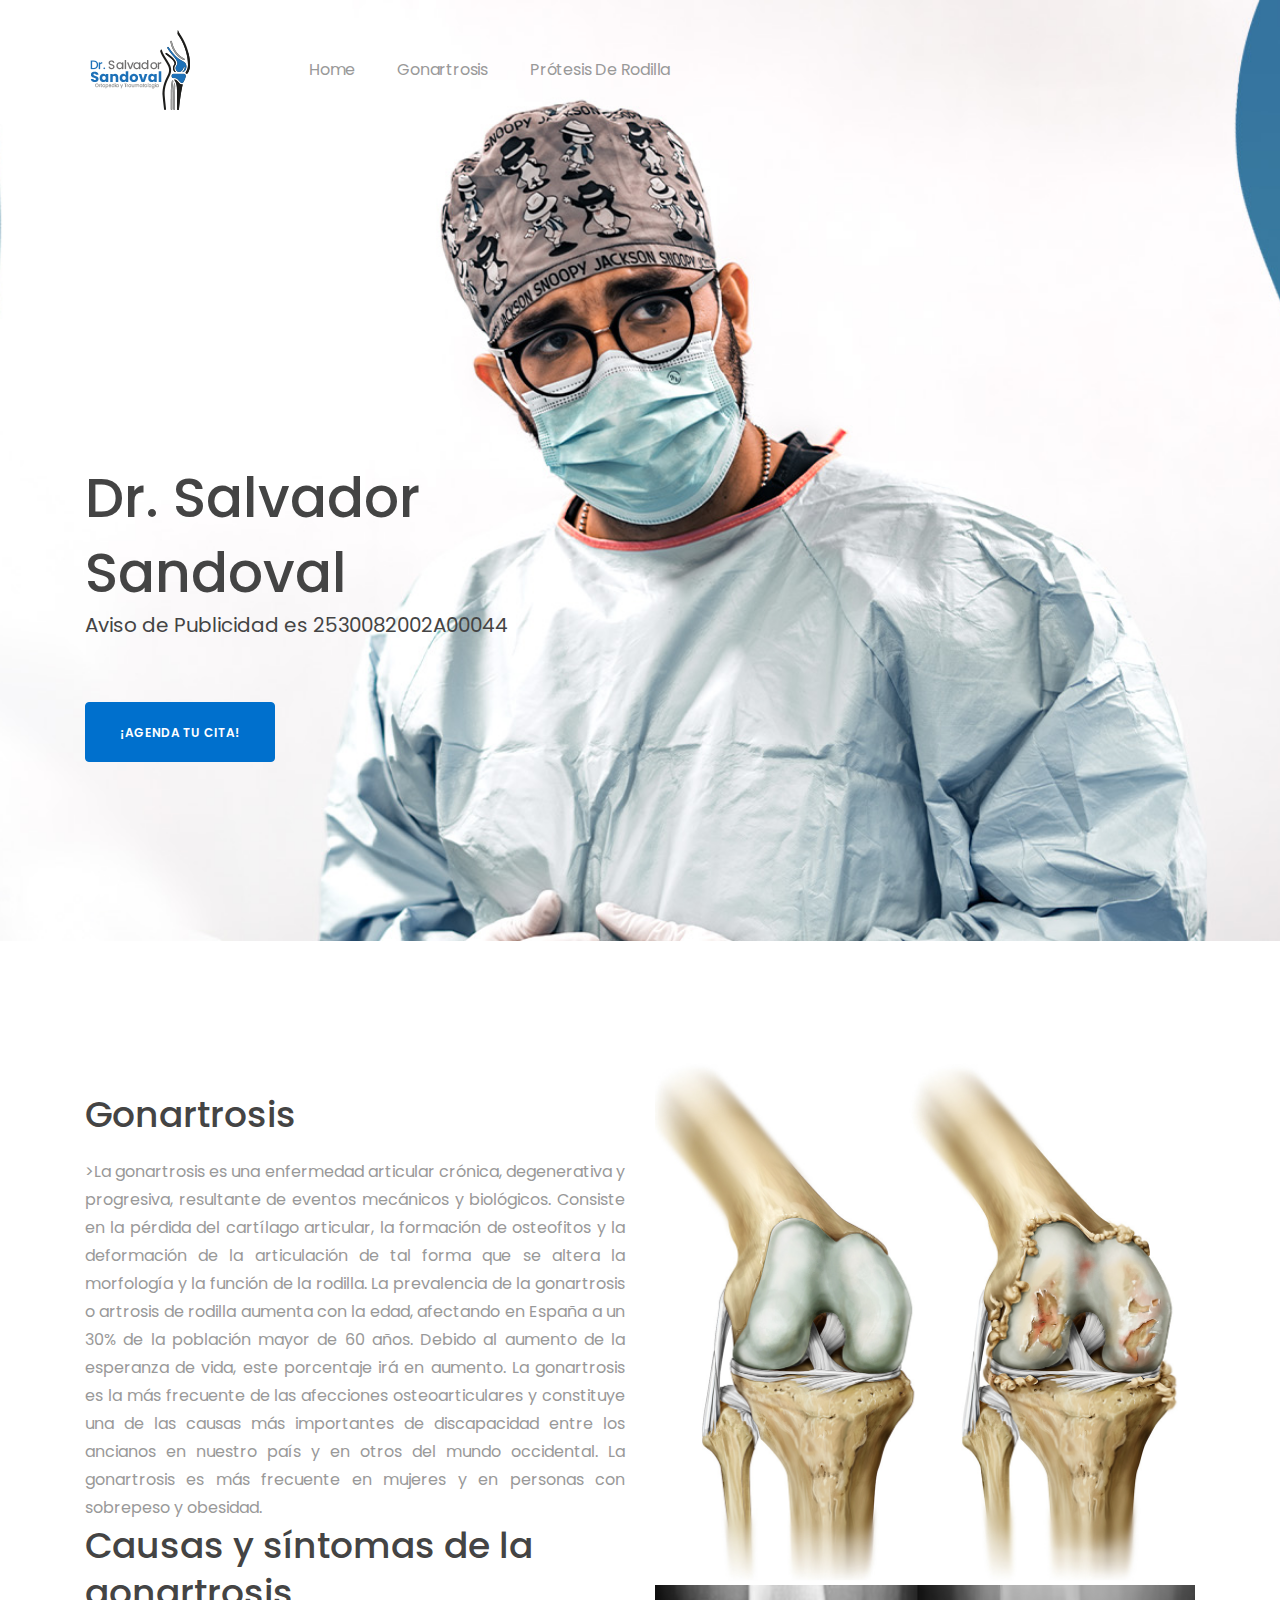
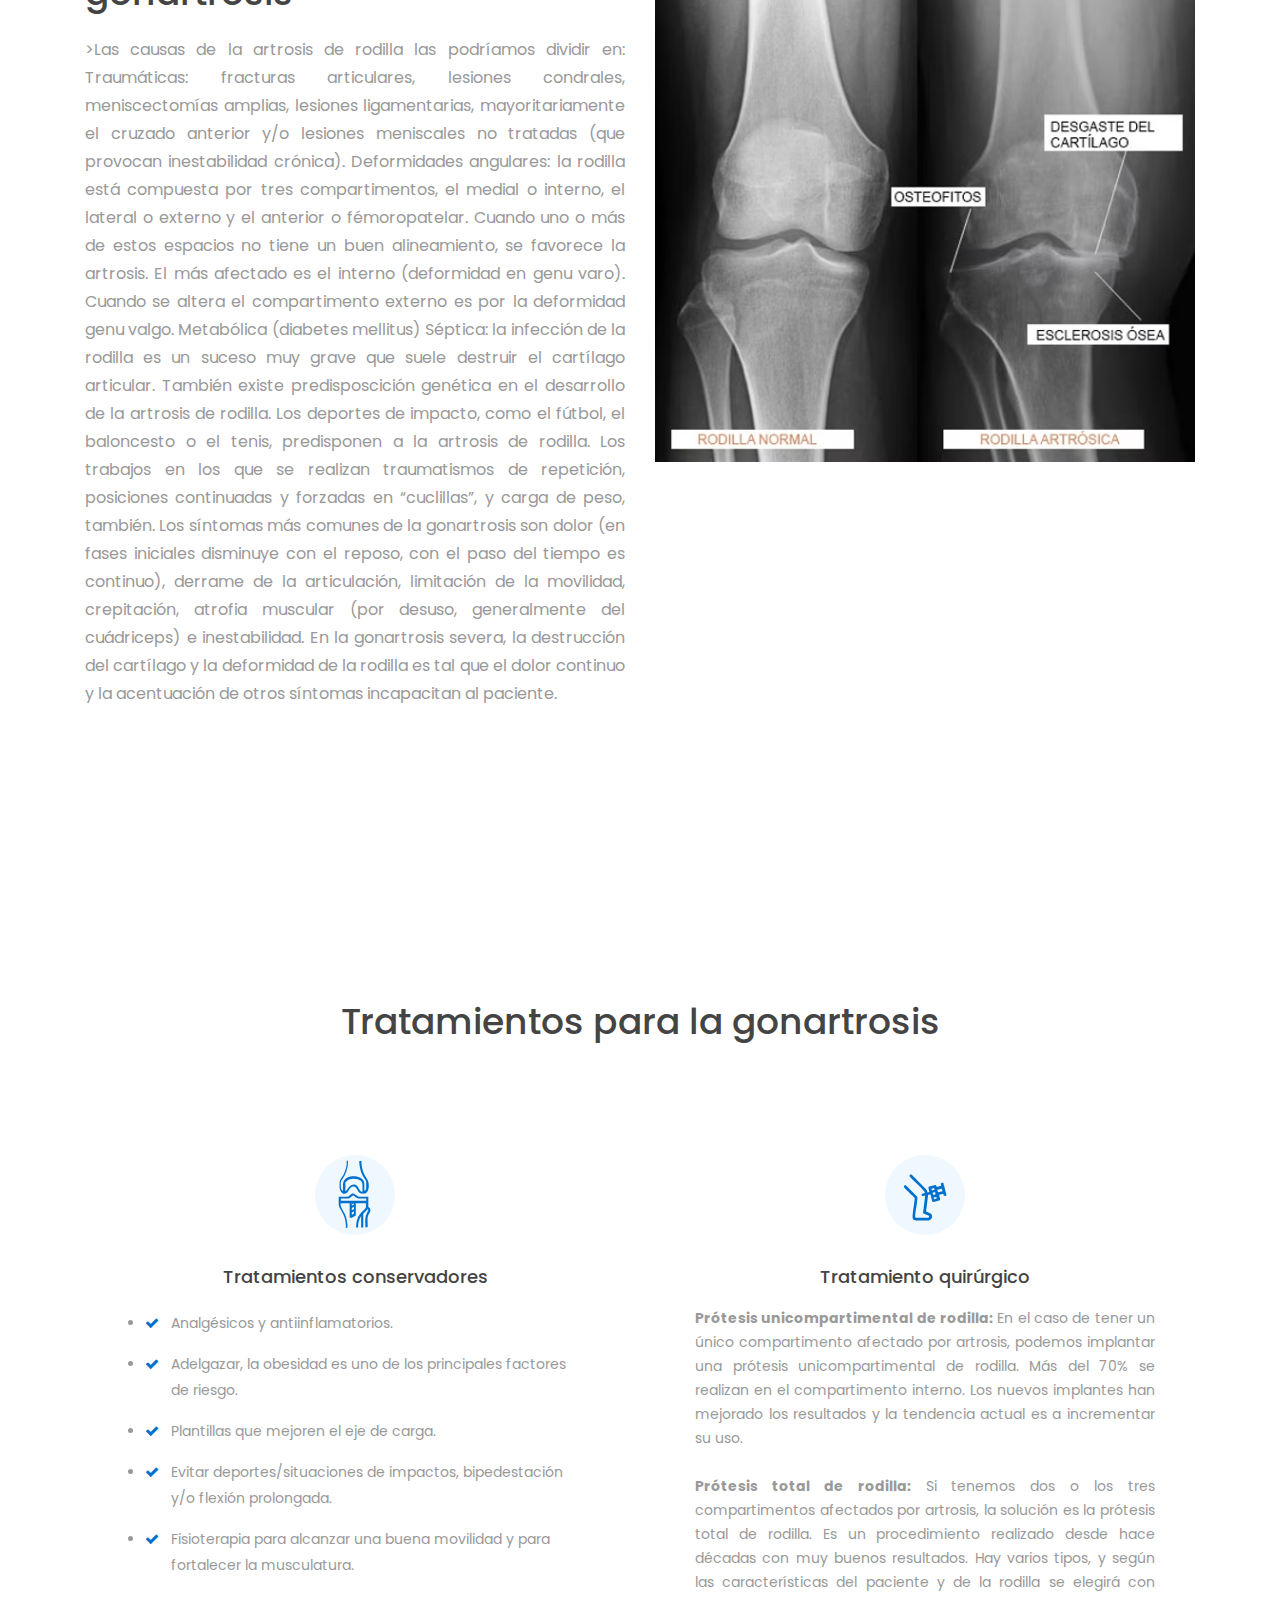
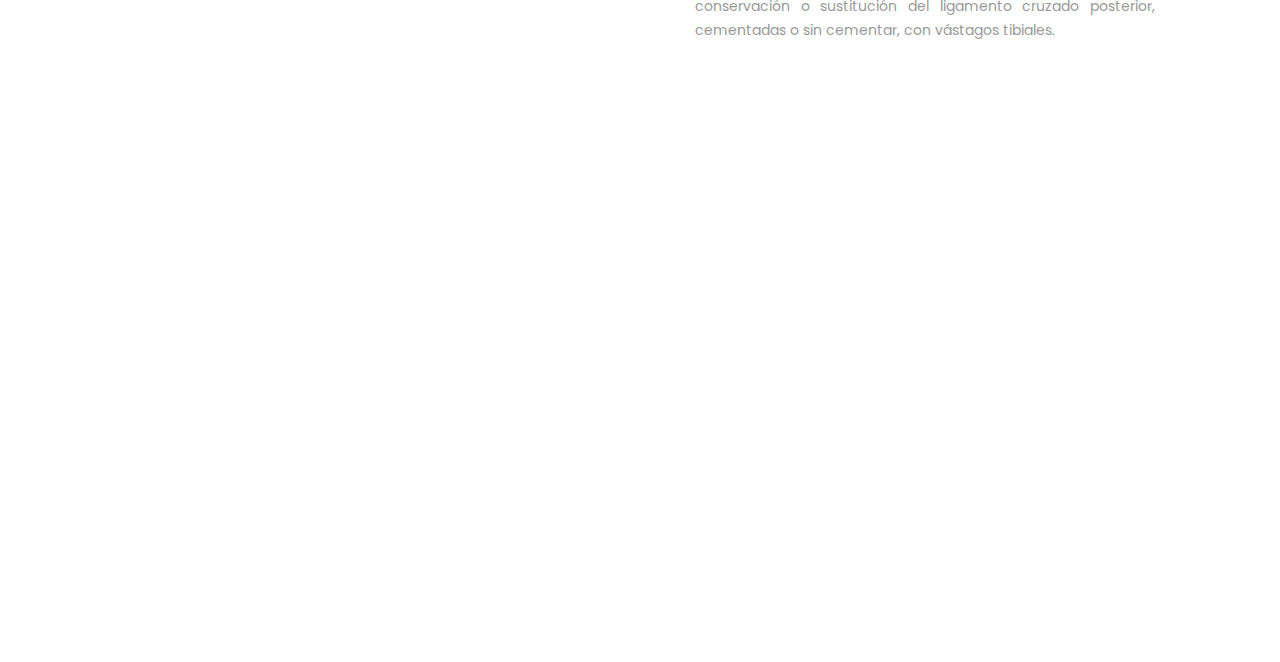
==== gonartrosis.html @ 8ba52f39 "Add files via upload" ====
<!DOCTYPE html>
<html dir="ltr" lang="es-MX">

  <head>
    <meta name="viewport" content="width=device-width, initial-scale=1, maximum-scale=1"> 
    
    <!-- Fonts ============================================= -->
    <link href='https://fonts.googleapis.com/css?family=Poppins:400,400i,500,600,700' rel='stylesheet' type='text/css'>

    <!-- Stylesheets ============================================= -->
    <link href="assets/css/external.css" rel="stylesheet">
    <link href="assets/css/style.css" rel="stylesheet">

   
  <body class="body-scroll">
    <!-- Document Wrapper ============================================= -->
    <div id="wrapperParallax" class="wrapper clearfix">

      <!-- Header ============================================= -->
      <header id="navbar-spy" class="header header-1 header-transparent header-fixed">
        <nav id="primary-menu" class="navbar navbar-expand-lg navbar-dark">
          <div class="container">
            <a class="navbar-brand" href="index.html">
              <img class='img-fluid' class="logo logo-dark" src="assets/images/logo/logo-sandoval.png" alt="Kolaso Logo">
            </a>
            <button class="navbar-toggler" type="button" data-toggle="collapse" data-target="#navbarContent" aria-controls="navbarContent" aria-expanded="false" aria-label="Toggle navigation">
              <span class="toogle-inner"></span>
            </button>
            <div class="collapse navbar-collapse" id="navbarContent">
              <ul class="navbar-nav mr-auto">
                <li>
                  <a href="index.html">Home</a>
                </li>
                <li>
                  <a href="gonartrosis.html">Gonartrosis</a>
                </li>
                <li>
                  <a href="protesis-de-rodilla.html">Prótesis de Rodilla</a>
                </li>
              </ul>
            </div>
            <!--/.nav-collapse -->
          </div>
        </nav>
      </header>
      <!-- Slider #1 ============================================= -->
      <section id="hero" class="section hero">
        <div class="bg-section">
          <img class='img-fluid' src="assets/images/background/gonartrosis.jpg" alt="background">
        </div>
        <div class="container">
          <div class="row row-content">
            <div class="col-12 col-md-6 col-lg-6">
              <div class="hero-headline">Dr. Salvador Sandoval
                              <div class="hero-bio">Aviso de Publicidad es 2530082002A00044</div>
              <div class="hero-action">
                <a href="https://wa.me/+522291537655" class="btn btn--primary" data-scroll="scrollTo">¡Agenda tu Cita!</a>
              </div>
            </div>
            <div class="col-12 col-md-6 col-lg-6"></div>
          </div>
          <!-- .row end -->
        </div>
        <!-- .container end -->
      </section>
      <!-- Feature #2 ============================================= -->
      <section id="feature2" class="section feature feature-left bg-white">
        <div class="container">
          <div class="row">
            <div class="col-12 col-md-6 col-lg-6">
              <div class="heading heading-1 mb-50 mt-30">
                <h2 class="heading-title">Gonartrosis</h2>
                <p class="heading-desc" style="text-align: justify;">>La gonartrosis es una enfermedad articular crónica, degenerativa y progresiva, resultante de eventos mecánicos y biológicos. Consiste en la pérdida del cartílago articular, la formación de osteofitos y la deformación de la articulación de tal forma que se altera la morfología y la función de la rodilla.
                  La prevalencia de la gonartrosis o artrosis de rodilla aumenta con la edad, afectando en España a un 30% de la población mayor de 60 años. Debido al aumento de la esperanza de vida, este porcentaje irá en aumento.
                  La gonartrosis es la más frecuente de las afecciones osteoarticulares y constituye una de las causas más importantes de discapacidad entre los ancianos en nuestro país y en otros del mundo occidental.
                  La gonartrosis es más frecuente en mujeres y en personas con sobrepeso y obesidad.
                </p>
                <div>
                </div>
                <h2 class="heading-title">Causas y síntomas de la gonartrosis</h2>
                <p class="heading-desc" style="text-align: justify;">>Las causas de la artrosis de rodilla las podríamos dividir en:

                  Traumáticas: fracturas articulares, lesiones condrales, meniscectomías amplias, lesiones ligamentarias, mayoritariamente el cruzado anterior y/o lesiones meniscales no tratadas (que provocan inestabilidad crónica).
                  Deformidades angulares: la rodilla está compuesta por tres compartimentos, el medial o interno, el lateral o externo y el anterior o fémoropatelar. Cuando uno o más de estos espacios no tiene un buen alineamiento, se favorece la artrosis. El más afectado es el interno (deformidad en genu varo). Cuando se altera el compartimento externo es por la deformidad genu valgo.
                  Metabólica (diabetes mellitus)
                  Séptica: la infección de la rodilla es un suceso muy grave que suele destruir el cartílago articular.
                  También existe predisposcición genética en el desarrollo de la artrosis de rodilla.
                  Los deportes de impacto, como el fútbol, el baloncesto o el tenis, predisponen a la artrosis de rodilla. Los trabajos en los que se realizan traumatismos de repetición, posiciones continuadas y forzadas en “cuclillas”, y carga de peso, también.
                  Los síntomas más comunes de la gonartrosis son dolor (en fases iniciales disminuye con el reposo, con el paso del tiempo es continuo), derrame de la articulación, limitación de la movilidad, crepitación, atrofia muscular (por desuso, generalmente del cuádriceps) e inestabilidad.
                  En la gonartrosis severa, la destrucción del cartílago y la deformidad de la rodilla es tal que el dolor continuo y la acentuación de otros síntomas incapacitan al paciente.
                </p>
              </div>
          
              <!-- .feature-panel end -->
            </div>
            <!-- .col-md-6 end -->
            <div class="col-15 col-md-8 col-lg-6">
              <img class='img-fluid' class="img-fluid img-shadow pull-right" src="assets/images/features/gonartrosis.jpg" alt="about"/>
              <img class='img-fluid' class="img-fluid img-shadow pull-right" src="assets/images/features/radiografia.jpg" alt="about"/>
            </div>
                      <!-- .col-md-6 end -->

          </div>
          <!-- .row end -->
        </div>
        <!-- .container end -->
      </section>
      <!-- #feature2 end -->

      <!-- #slider end -->
      <section id="speciality" class="section feature feature-3 bg-white pb-80">
        <div class="container">
          <div class="row">
            <div class="col-12 col-md-12 col-lg-12">
              <div class="heading heading-1 text-center">
                <h2 class="heading-title">Tratamientos para la gonartrosis</h2>
              </div>
            </div>
          </div>
          <div class="row justify-content-center">
            <!-- Panel #1 -->
            <div class="col-12 col-md-6 col-lg-6">
                <div class="feature-panel text-center">
                    <div class="feature-img">
                        <img class='img-fluid' src="assets/images/icons/1.svg" alt="target">
                    </div>
                    <div class="feature-content">
                        <h3>Tratamientos conservadores</h3>
                        <ul style="text-align: left; list-style-type: disc; padding-left: 20px;">
                            <li>Analgésicos y antiinflamatorios.</li>
                            <li>Adelgazar, la obesidad es uno de los principales factores de riesgo.</li>
                            <li>Plantillas que mejoren el eje de carga.</li>
                            <li>Evitar deportes/situaciones de impactos, bipedestación y/o flexión prolongada.</li>
                            <li>Fisioterapia para alcanzar una buena movilidad y para fortalecer la musculatura.</li>
                        </ul>
                    </div>
                </div>
            </div>
        
            <!-- Panel #2 -->
            <div class="col-12 col-md-6 col-lg-6">
                <div class="feature-panel text-center">
                    <div class="feature-img">
                        <img class='img-fluid' src="assets/images/icons/2.svg" alt="target">
                    </div>
                    <div class="feature-content">
                        <h3>Tratamiento quirúrgico</h3>
                        <p style="text-align: justify;">
                            <strong>Prótesis unicompartimental de rodilla:</strong> En el caso de tener un único compartimento afectado por artrosis, podemos implantar una prótesis unicompartimental de rodilla. Más del 70% se realizan en el compartimento interno. Los nuevos implantes han mejorado los resultados y la tendencia actual es a incrementar su uso.
                            <br><br>
                            <strong>Prótesis total de rodilla:</strong> Si tenemos dos o los tres compartimentos afectados por artrosis, la solución es la prótesis total de rodilla. Es un procedimiento realizado desde hace décadas con muy buenos resultados. Hay varios tipos, y según las características del paciente y de la rodilla se elegirá con conservación o sustitución del ligamento cruzado posterior, cementadas o sin cementar, con vástagos tibiales.
                        </p>
                    </div>
                </div>
            </div>
        </div>
     



      <!-- Footer ============================================= -->
      <footer id="footerParallax" class="footer">
        <div class="footer-top">
          <div class="container">
            <div class="row widget-boxes text-center">
              <div class="col-12 col-md-4 col-lg-4">
                <div class="widget-info-box">
                  <div class="info-img">
                    <img class='img-fluid' src="assets/images/footer/1.svg" alt="phone">
                  </div>
                  <h4>Teléfono</h4>
                  <p><a href="https://wa.me/+522291537655" target="_blank">229 153 7655</a></p>                 
                </div>
                <!-- .widget-info-box end -->
              </div>
              <!-- .col-md-4 end -->
              <div class="col-12 col-md-4 col-lg-4">
                <div class="widget-info-box">
                  <div class="info-img">
                    <img class='img-fluid' src="assets/images/footer/2.svg" alt="phone">
                  </div>
                  <h4>Horario</h4>
                  <p>Lunes - Viernes 8:00am a 2:00pm</p>            
                </div>
                <!-- .widget-info-box end -->
              </div>
              <!-- .col-md-4 end -->
              <div class="col-12 col-md-4 col-lg-4">
                <div class="widget-info-box">
                  <div class="info-img">
                    <img class='img-fluid' src="assets/images/footer/3.svg" alt="phone">
                  </div>
                  <h4>Ubicación</h4>
                  <p>Av. Cuauhtémoc #985 Local 1 Plaza Cuauhtémoc, Veracruz, Ver.</p>
                  <a href="https://www.google.com/maps?q=Av.+Cuauhtémoc+985+Local+1+Plaza+Cuauhtémoc,+Veracruz,+Ver." target="_blank">Ver en Google Maps</a>   
                </div>
                <!-- .widget-info-box end -->
              </div>
              <!-- .col-md-4 end -->
            </div>
            <!-- .row end -->
          </div>
          <!-- .container end -->
        </div>
        <!-- .footer-top end -->
        <div class="footer-bar">
          <div class="container">
            <div class="row">
              <div class="col">
                <hr>
              </div>
            </div>
          </div>
          <!-- .container end -->
        </div>
        <!-- .footer-bar end -->
        <div class="footer-bottom">
          <div class="container">
            <div class="row">
              <div class="col-12 col-md-6 col-lg-6">
                <div class="footer-copyright">
                  <span>&copy; Dr. Salvador Sandoval. Todos los derechos reservados.</span>
                </div>
              </div>
              <!-- .col-md-6 end -->
              <div class="col-12 col-md-6 col-lg-6">
                <div class="footer-social">
              
                  <a class="instagram" href="https://www.instagram.com/drsalvadorsandoval?utm_source=ig_web_button_share_sheet&igsh=ZDNlZDc0MzIxNw==">
                    <i class="fa fa-instagram"></i>
                  </a>
                </div>
              </div>
              <!-- .col-md-6 end -->
            </div>
            <!-- .row end -->
          </div>
          <!-- .container end -->
        </div>
        <!-- .footer-bottom end -->
      </footer>
      <!-- #footer end -->
    </div>
    <!-- #wrapper end -->

    <!-- Footer Scripts ============================================= -->
    <script src="assets/js/jquery-3.3.1.min.js"></script>
    <script src="assets/js/plugins.js"></script>
    <script src="assets/js/functions.js"></script>
  </body>

</html>
---- assets/css/external.css ----
.mfp-bg,.mfp-wrap{position:fixed;left:0;top:0}.mfp-bg,.mfp-container,.mfp-wrap{height:100%;width:100%}.mfp-container:before,.mfp-figure:after{content:''}.mfp-bg{z-index:1042;overflow:hidden;background:#0b0b0b;opacity:.8;filter:alpha(opacity=80)}.mfp-wrap{z-index:1043;outline:0!important;-webkit-backface-visibility:hidden}.mfp-container{text-align:center;position:absolute;left:0;top:0;padding:0 8px;-webkit-box-sizing:border-box;-moz-box-sizing:border-box;box-sizing:border-box}.mfp-container:before{display:inline-block;height:100%;vertical-align:middle}.mfp-align-top .mfp-container:before{display:none}.mfp-content{position:relative;display:inline-block;vertical-align:middle;margin:0 auto;text-align:left;z-index:1045}.mfp-close,.mfp-preloader{text-align:center;position:absolute}.mfp-ajax-holder .mfp-content,.mfp-inline-holder .mfp-content{width:100%;cursor:auto}.mfp-ajax-cur{cursor:progress}.mfp-zoom-out-cur,.mfp-zoom-out-cur .mfp-image-holder .mfp-close{cursor:-moz-zoom-out;cursor:-webkit-zoom-out;cursor:zoom-out}.mfp-zoom{cursor:pointer;cursor:-webkit-zoom-in;cursor:-moz-zoom-in;cursor:zoom-in}.mfp-auto-cursor .mfp-content{cursor:auto}.mfp-arrow,.mfp-close,.mfp-counter,.mfp-preloader{-webkit-user-select:none;-moz-user-select:none;user-select:none}.mfp-loading.mfp-figure{display:none}.mfp-hide{display:none!important}.mfp-preloader{color:#CCC;top:50%;width:auto;margin-top:-.8em;left:8px;right:8px;z-index:1044}.mfp-preloader a{color:#CCC}.mfp-close,.mfp-preloader a:hover{color:#FFF}.mfp-s-error .mfp-content,.mfp-s-ready .mfp-preloader{display:none}button.mfp-arrow,button.mfp-close{overflow:visible;cursor:pointer;background:0 0;border:0;-webkit-appearance:none;display:block;outline:0;padding:0;z-index:1046;-webkit-box-shadow:none;box-shadow:none}button::-moz-focus-inner{padding:0;border:0}.mfp-close{width:44px;height:44px;line-height:44px;right:0;top:0;text-decoration:none;opacity:.65;filter:alpha(opacity=65);padding:0 0 18px 10px;font-style:normal;font-size:28px;font-family:Arial,Baskerville,monospace}.mfp-close:focus,.mfp-close:hover{opacity:1;filter:alpha(opacity=100)}.mfp-close:active{top:1px}.mfp-close-btn-in .mfp-close{color:#333}.mfp-iframe-holder .mfp-close,.mfp-image-holder .mfp-close{color:#FFF;right:-6px;text-align:right;padding-right:6px;width:100%}.mfp-counter{position:absolute;top:0;right:0;color:#CCC;font-size:12px;line-height:18px;white-space:nowrap}.mfp-figure,img.mfp-img{line-height:0}.mfp-arrow{position:absolute;opacity:.65;filter:alpha(opacity=65);margin:-55px 0 0;top:50%;padding:0;width:90px;height:110px;-webkit-tap-highlight-color:transparent}.mfp-arrow:active{margin-top:-54px}.mfp-arrow:focus,.mfp-arrow:hover{opacity:1;filter:alpha(opacity=100)}.mfp-arrow .mfp-a,.mfp-arrow .mfp-b,.mfp-arrow:after,.mfp-arrow:before{content:'';display:block;width:0;height:0;position:absolute;left:0;top:0;margin-top:35px;margin-left:35px;border:inset transparent}.mfp-arrow .mfp-a,.mfp-arrow:after{border-top-width:13px;border-bottom-width:13px;top:8px}.mfp-arrow .mfp-b,.mfp-arrow:before{border-top-width:21px;border-bottom-width:21px;opacity:.7}.mfp-arrow-left{left:0}.mfp-arrow-left .mfp-a,.mfp-arrow-left:after{border-right:17px solid #FFF;margin-left:31px}.mfp-arrow-left .mfp-b,.mfp-arrow-left:before{margin-left:25px;border-right:27px solid #3F3F3F}.mfp-arrow-right{right:0}.mfp-arrow-right .mfp-a,.mfp-arrow-right:after{border-left:17px solid #FFF;margin-left:39px}.mfp-arrow-right .mfp-b,.mfp-arrow-right:before{border-left:27px solid #3F3F3F}.mfp-iframe-holder{padding-top:40px;padding-bottom:40px}.mfp-iframe-holder .mfp-content{line-height:0;width:100%;max-width:900px}.mfp-image-holder .mfp-content,img.mfp-img{max-width:100%}.mfp-iframe-holder .mfp-close{top:-40px}.mfp-iframe-scaler{width:100%;height:0;overflow:hidden;padding-top:56.25%}.mfp-iframe-scaler iframe{position:absolute;display:block;top:0;left:0;width:100%;height:100%;box-shadow:0 0 8px rgba(0,0,0,.6);background:#000}.mfp-figure:after,img.mfp-img{width:auto;height:auto;display:block}img.mfp-img{-webkit-box-sizing:border-box;-moz-box-sizing:border-box;box-sizing:border-box;padding:40px 0;margin:0 auto}.mfp-figure:after{position:absolute;left:0;top:40px;bottom:40px;right:0;z-index:-1;box-shadow:0 0 8px rgba(0,0,0,.6);background:#444}.mfp-figure small{color:#BDBDBD;display:block;font-size:12px;line-height:14px}.mfp-figure figure{margin:0}.mfp-bottom-bar{margin-top:-36px;position:absolute;top:100%;left:0;width:100%;cursor:auto}.mfp-title{text-align:left;line-height:18px;color:#F3F3F3;word-wrap:break-word;padding-right:36px}.mfp-gallery .mfp-image-holder .mfp-figure{cursor:pointer}@media screen and (max-width:800px) and (orientation:landscape),screen and (max-height:300px){.mfp-img-mobile .mfp-image-holder{padding-left:0;padding-right:0}.mfp-img-mobile img.mfp-img{padding:0}.mfp-img-mobile .mfp-figure:after{top:0;bottom:0}.mfp-img-mobile .mfp-figure small{display:inline;margin-left:5px}.mfp-img-mobile .mfp-bottom-bar{background:rgba(0,0,0,.6);bottom:0;margin:0;top:auto;padding:3px 5px;position:fixed;-webkit-box-sizing:border-box;-moz-box-sizing:border-box;box-sizing:border-box}.mfp-img-mobile .mfp-bottom-bar:empty{padding:0}.mfp-img-mobile .mfp-counter{right:5px;top:3px}.mfp-img-mobile .mfp-close{top:0;right:0;width:35px;height:35px;line-height:35px;background:rgba(0,0,0,.6);position:fixed;text-align:center;padding:0}}@media all and (max-width:900px){.mfp-arrow{-webkit-transform:scale(.75);transform:scale(.75)}.mfp-arrow-left{-webkit-transform-origin:0;transform-origin:0}.mfp-arrow-right{-webkit-transform-origin:100%;transform-origin:100%}.mfp-container{padding-left:6px;padding-right:6px}}.mfp-ie7 .mfp-img{padding:0}.mfp-ie7 .mfp-bottom-bar{width:600px;left:50%;margin-left:-300px;margin-top:5px;padding-bottom:5px}.mfp-ie7 .mfp-container{padding:0}.mfp-ie7 .mfp-content{padding-top:44px}.mfp-ie7 .mfp-close{top:0;right:0;padding-top:0}

/**
 * Owl Carousel v2.3.4
 * Copyright 2013-2018 David Deutsch
 * Licensed under: SEE LICENSE IN https://github.com/OwlCarousel2/OwlCarousel2/blob/master/LICENSE
 */
.owl-carousel,.owl-carousel .owl-item{-webkit-tap-highlight-color:transparent;position:relative}.owl-carousel{display:none;width:100%;z-index:1}.owl-carousel .owl-stage{position:relative;-ms-touch-action:pan-Y;touch-action:manipulation;-moz-backface-visibility:hidden}.owl-carousel .owl-stage:after{content:".";display:block;clear:both;visibility:hidden;line-height:0;height:0}.owl-carousel .owl-stage-outer{position:relative;overflow:hidden;-webkit-transform:translate3d(0,0,0)}.owl-carousel .owl-item,.owl-carousel .owl-wrapper{-webkit-backface-visibility:hidden;-moz-backface-visibility:hidden;-ms-backface-visibility:hidden;-webkit-transform:translate3d(0,0,0);-moz-transform:translate3d(0,0,0);-ms-transform:translate3d(0,0,0)}.owl-carousel .owl-item{min-height:1px;float:left;-webkit-backface-visibility:hidden;-webkit-touch-callout:none}.owl-carousel .owl-item img{display:block;width:100%}.owl-carousel .owl-dots.disabled,.owl-carousel .owl-nav.disabled{display:none}.no-js .owl-carousel,.owl-carousel.owl-loaded{display:block}.owl-carousel .owl-dot,.owl-carousel .owl-nav .owl-next,.owl-carousel .owl-nav .owl-prev{cursor:pointer;-webkit-user-select:none;-khtml-user-select:none;-moz-user-select:none;-ms-user-select:none;user-select:none}.owl-carousel .owl-nav button.owl-next,.owl-carousel .owl-nav button.owl-prev,.owl-carousel button.owl-dot{background:0 0;color:inherit;border:none;padding:0!important;font:inherit}.owl-carousel.owl-loading{opacity:0;display:block}.owl-carousel.owl-hidden{opacity:0}.owl-carousel.owl-refresh .owl-item{visibility:hidden}.owl-carousel.owl-drag .owl-item{-ms-touch-action:pan-y;touch-action:pan-y;-webkit-user-select:none;-moz-user-select:none;-ms-user-select:none;user-select:none}.owl-carousel.owl-grab{cursor:move;cursor:grab}.owl-carousel.owl-rtl{direction:rtl}.owl-carousel.owl-rtl .owl-item{float:right}.owl-carousel .animated{animation-duration:1s;animation-fill-mode:both}.owl-carousel .owl-animated-in{z-index:0}.owl-carousel .owl-animated-out{z-index:1}.owl-carousel .fadeOut{animation-name:fadeOut}@keyframes fadeOut{0%{opacity:1}100%{opacity:0}}.owl-height{transition:height .5s ease-in-out}.owl-carousel .owl-item .owl-lazy{opacity:0;transition:opacity .4s ease}.owl-carousel .owl-item .owl-lazy:not([src]),.owl-carousel .owl-item .owl-lazy[src^=""]{max-height:0}.owl-carousel .owl-item img.owl-lazy{transform-style:preserve-3d}.owl-carousel .owl-video-wrapper{position:relative;height:100%;background:#000}.owl-carousel .owl-video-play-icon{position:absolute;height:80px;width:80px;left:50%;top:50%;margin-left:-40px;margin-top:-40px;background:url(owl.video.play.png) no-repeat;cursor:pointer;z-index:1;-webkit-backface-visibility:hidden;transition:transform .1s ease}.owl-carousel .owl-video-play-icon:hover{-ms-transform:scale(1.3,1.3);transform:scale(1.3,1.3)}.owl-carousel .owl-video-playing .owl-video-play-icon,.owl-carousel .owl-video-playing .owl-video-tn{display:none}.owl-carousel .owl-video-tn{opacity:0;height:100%;background-position:center center;background-repeat:no-repeat;background-size:contain;transition:opacity .4s ease}.owl-carousel .owl-video-frame{position:relative;z-index:1;height:100%;width:100%}

/*!
 *  Font Awesome 4.6.3 by @davegandy - http://fontawesome.io - @fontawesome
 *  License - http://fontawesome.io/license (Font: SIL OFL 1.1, CSS: MIT License)
 */@font-face{font-family:'FontAwesome';src:url('../fonts/fontawesome-webfont.eot?v=4.6.3');src:url('../fonts/fontawesome-webfont.eot?#iefix&v=4.6.3') format('embedded-opentype'),url('../fonts/fontawesome-webfont.woff2?v=4.6.3') format('woff2'),url('../fonts/fontawesome-webfont.woff?v=4.6.3') format('woff'),url('../fonts/fontawesome-webfont.ttf?v=4.6.3') format('truetype'),url('../fonts/fontawesome-webfont.svg?v=4.6.3#fontawesomeregular') format('svg');font-weight:normal;font-style:normal}.fa{display:inline-block;font:normal normal normal 14px/1 FontAwesome;font-size:inherit;text-rendering:auto;-webkit-font-smoothing:antialiased;-moz-osx-font-smoothing:grayscale}.fa-lg{font-size:1.33333333em;line-height:.75em;vertical-align:-15%}.fa-2x{font-size:2em}.fa-3x{font-size:3em}.fa-4x{font-size:4em}.fa-5x{font-size:5em}.fa-fw{width:1.28571429em;text-align:center}.fa-ul{padding-left:0;margin-left:2.14285714em;list-style-type:none}.fa-ul>li{position:relative}.fa-li{position:absolute;left:-2.14285714em;width:2.14285714em;top:.14285714em;text-align:center}.fa-li.fa-lg{left:-1.85714286em}.fa-border{padding:.2em .25em .15em;border:solid .08em #eee;border-radius:.1em}.fa-pull-left{float:left}.fa-pull-right{float:right}.fa.fa-pull-left{margin-right:.3em}.fa.fa-pull-right{margin-left:.3em}.pull-right{float:right}.pull-left{float:left}.fa.pull-left{margin-right:.3em}.fa.pull-right{margin-left:.3em}.fa-spin{-webkit-animation:fa-spin 2s infinite linear;animation:fa-spin 2s infinite linear}.fa-pulse{-webkit-animation:fa-spin 1s infinite steps(8);animation:fa-spin 1s infinite steps(8)}@-webkit-keyframes fa-spin{0%{-webkit-transform:rotate(0deg);transform:rotate(0deg)}100%{-webkit-transform:rotate(359deg);transform:rotate(359deg)}}@keyframes fa-spin{0%{-webkit-transform:rotate(0deg);transform:rotate(0deg)}100%{-webkit-transform:rotate(359deg);transform:rotate(359deg)}}.fa-rotate-90{-ms-filter:"progid:DXImageTransform.Microsoft.BasicImage(rotation=1)";-webkit-transform:rotate(90deg);-ms-transform:rotate(90deg);transform:rotate(90deg)}.fa-rotate-180{-ms-filter:"progid:DXImageTransform.Microsoft.BasicImage(rotation=2)";-webkit-transform:rotate(180deg);-ms-transform:rotate(180deg);transform:rotate(180deg)}.fa-rotate-270{-ms-filter:"progid:DXImageTransform.Microsoft.BasicImage(rotation=3)";-webkit-transform:rotate(270deg);-ms-transform:rotate(270deg);transform:rotate(270deg)}.fa-flip-horizontal{-ms-filter:"progid:DXImageTransform.Microsoft.BasicImage(rotation=0, mirror=1)";-webkit-transform:scale(-1, 1);-ms-transform:scale(-1, 1);transform:scale(-1, 1)}.fa-flip-vertical{-ms-filter:"progid:DXImageTransform.Microsoft.BasicImage(rotation=2, mirror=1)";-webkit-transform:scale(1, -1);-ms-transform:scale(1, -1);transform:scale(1, -1)}:root .fa-rotate-90,:root .fa-rotate-180,:root .fa-rotate-270,:root .fa-flip-horizontal,:root .fa-flip-vertical{filter:none}.fa-stack{position:relative;display:inline-block;width:2em;height:2em;line-height:2em;vertical-align:middle}.fa-stack-1x,.fa-stack-2x{position:absolute;left:0;width:100%;text-align:center}.fa-stack-1x{line-height:inherit}.fa-stack-2x{font-size:2em}.fa-inverse{color:#fff}.fa-glass:before{content:"\f000"}.fa-music:before{content:"\f001"}.fa-search:before{content:"\f002"}.fa-envelope-o:before{content:"\f003"}.fa-heart:before{content:"\f004"}.fa-star:before{content:"\f005"}.fa-star-o:before{content:"\f006"}.fa-user:before{content:"\f007"}.fa-film:before{content:"\f008"}.fa-th-large:before{content:"\f009"}.fa-th:before{content:"\f00a"}.fa-th-list:before{content:"\f00b"}.fa-check:before{content:"\f00c"}.fa-remove:before,.fa-close:before,.fa-times:before{content:"\f00d"}.fa-search-plus:before{content:"\f00e"}.fa-search-minus:before{content:"\f010"}.fa-power-off:before{content:"\f011"}.fa-signal:before{content:"\f012"}.fa-gear:before,.fa-cog:before{content:"\f013"}.fa-trash-o:before{content:"\f014"}.fa-home:before{content:"\f015"}.fa-file-o:before{content:"\f016"}.fa-clock-o:before{content:"\f017"}.fa-road:before{content:"\f018"}.fa-download:before{content:"\f019"}.fa-arrow-circle-o-down:before{content:"\f01a"}.fa-arrow-circle-o-up:before{content:"\f01b"}.fa-inbox:before{content:"\f01c"}.fa-play-circle-o:before{content:"\f01d"}.fa-rotate-right:before,.fa-repeat:before{content:"\f01e"}.fa-refresh:before{content:"\f021"}.fa-list-alt:before{content:"\f022"}.fa-lock:before{content:"\f023"}.fa-flag:before{content:"\f024"}.fa-headphones:before{content:"\f025"}.fa-volume-off:before{content:"\f026"}.fa-volume-down:before{content:"\f027"}.fa-volume-up:before{content:"\f028"}.fa-qrcode:before{content:"\f029"}.fa-barcode:before{content:"\f02a"}.fa-tag:before{content:"\f02b"}.fa-tags:before{content:"\f02c"}.fa-book:before{content:"\f02d"}.fa-bookmark:before{content:"\f02e"}.fa-print:before{content:"\f02f"}.fa-camera:before{content:"\f030"}.fa-font:before{content:"\f031"}.fa-bold:before{content:"\f032"}.fa-italic:before{content:"\f033"}.fa-text-height:before{content:"\f034"}.fa-text-width:before{content:"\f035"}.fa-align-left:before{content:"\f036"}.fa-align-center:before{content:"\f037"}.fa-align-right:before{content:"\f038"}.fa-align-justify:before{content:"\f039"}.fa-list:before{content:"\f03a"}.fa-dedent:before,.fa-outdent:before{content:"\f03b"}.fa-indent:before{content:"\f03c"}.fa-video-camera:before{content:"\f03d"}.fa-photo:before,.fa-image:before,.fa-picture-o:before{content:"\f03e"}.fa-pencil:before{content:"\f040"}.fa-map-marker:before{content:"\f041"}.fa-adjust:before{content:"\f042"}.fa-tint:before{content:"\f043"}.fa-edit:before,.fa-pencil-square-o:before{content:"\f044"}.fa-share-square-o:before{content:"\f045"}.fa-check-square-o:before{content:"\f046"}.fa-arrows:before{content:"\f047"}.fa-step-backward:before{content:"\f048"}.fa-fast-backward:before{content:"\f049"}.fa-backward:before{content:"\f04a"}.fa-play:before{content:"\f04b"}.fa-pause:before{content:"\f04c"}.fa-stop:before{content:"\f04d"}.fa-forward:before{content:"\f04e"}.fa-fast-forward:before{content:"\f050"}.fa-step-forward:before{content:"\f051"}.fa-eject:before{content:"\f052"}.fa-chevron-left:before{content:"\f053"}.fa-chevron-right:before{content:"\f054"}.fa-plus-circle:before{content:"\f055"}.fa-minus-circle:before{content:"\f056"}.fa-times-circle:before{content:"\f057"}.fa-check-circle:before{content:"\f058"}.fa-question-circle:before{content:"\f059"}.fa-info-circle:before{content:"\f05a"}.fa-crosshairs:before{content:"\f05b"}.fa-times-circle-o:before{content:"\f05c"}.fa-check-circle-o:before{content:"\f05d"}.fa-ban:before{content:"\f05e"}.fa-arrow-left:before{content:"\f060"}.fa-arrow-right:before{content:"\f061"}.fa-arrow-up:before{content:"\f062"}.fa-arrow-down:before{content:"\f063"}.fa-mail-forward:before,.fa-share:before{content:"\f064"}.fa-expand:before{content:"\f065"}.fa-compress:before{content:"\f066"}.fa-plus:before{content:"\f067"}.fa-minus:before{content:"\f068"}.fa-asterisk:before{content:"\f069"}.fa-exclamation-circle:before{content:"\f06a"}.fa-gift:before{content:"\f06b"}.fa-leaf:before{content:"\f06c"}.fa-fire:before{content:"\f06d"}.fa-eye:before{content:"\f06e"}.fa-eye-slash:before{content:"\f070"}.fa-warning:before,.fa-exclamation-triangle:before{content:"\f071"}.fa-plane:before{content:"\f072"}.fa-calendar:before{content:"\f073"}.fa-random:before{content:"\f074"}.fa-comment:before{content:"\f075"}.fa-magnet:before{content:"\f076"}.fa-chevron-up:before{content:"\f077"}.fa-chevron-down:before{content:"\f078"}.fa-retweet:before{content:"\f079"}.fa-shopping-cart:before{content:"\f07a"}.fa-folder:before{content:"\f07b"}.fa-folder-open:before{content:"\f07c"}.fa-arrows-v:before{content:"\f07d"}.fa-arrows-h:before{content:"\f07e"}.fa-bar-chart-o:before,.fa-bar-chart:before{content:"\f080"}.fa-twitter-square:before{content:"\f081"}.fa-facebook-square:before{content:"\f082"}.fa-camera-retro:before{content:"\f083"}.fa-key:before{content:"\f084"}.fa-gears:before,.fa-cogs:before{content:"\f085"}.fa-comments:before{content:"\f086"}.fa-thumbs-o-up:before{content:"\f087"}.fa-thumbs-o-down:before{content:"\f088"}.fa-star-half:before{content:"\f089"}.fa-heart-o:before{content:"\f08a"}.fa-sign-out:before{content:"\f08b"}.fa-linkedin-square:before{content:"\f08c"}.fa-thumb-tack:before{content:"\f08d"}.fa-external-link:before{content:"\f08e"}.fa-sign-in:before{content:"\f090"}.fa-trophy:before{content:"\f091"}.fa-github-square:before{content:"\f092"}.fa-upload:before{content:"\f093"}.fa-lemon-o:before{content:"\f094"}.fa-phone:before{content:"\f095"}.fa-square-o:before{content:"\f096"}.fa-bookmark-o:before{content:"\f097"}.fa-phone-square:before{content:"\f098"}.fa-twitter:before{content:"\f099"}.fa-facebook-f:before,.fa-facebook:before{content:"\f09a"}.fa-github:before{content:"\f09b"}.fa-unlock:before{content:"\f09c"}.fa-credit-card:before{content:"\f09d"}.fa-feed:before,.fa-rss:before{content:"\f09e"}.fa-hdd-o:before{content:"\f0a0"}.fa-bullhorn:before{content:"\f0a1"}.fa-bell:before{content:"\f0f3"}.fa-certificate:before{content:"\f0a3"}.fa-hand-o-right:before{content:"\f0a4"}.fa-hand-o-left:before{content:"\f0a5"}.fa-hand-o-up:before{content:"\f0a6"}.fa-hand-o-down:before{content:"\f0a7"}.fa-arrow-circle-left:before{content:"\f0a8"}.fa-arrow-circle-right:before{content:"\f0a9"}.fa-arrow-circle-up:before{content:"\f0aa"}.fa-arrow-circle-down:before{content:"\f0ab"}.fa-globe:before{content:"\f0ac"}.fa-wrench:before{content:"\f0ad"}.fa-tasks:before{content:"\f0ae"}.fa-filter:before{content:"\f0b0"}.fa-briefcase:before{content:"\f0b1"}.fa-arrows-alt:before{content:"\f0b2"}.fa-group:before,.fa-users:before{content:"\f0c0"}.fa-chain:before,.fa-link:before{content:"\f0c1"}.fa-cloud:before{content:"\f0c2"}.fa-flask:before{content:"\f0c3"}.fa-cut:before,.fa-scissors:before{content:"\f0c4"}.fa-copy:before,.fa-files-o:before{content:"\f0c5"}.fa-paperclip:before{content:"\f0c6"}.fa-save:before,.fa-floppy-o:before{content:"\f0c7"}.fa-square:before{content:"\f0c8"}.fa-navicon:before,.fa-reorder:before,.fa-bars:before{content:"\f0c9"}.fa-list-ul:before{content:"\f0ca"}.fa-list-ol:before{content:"\f0cb"}.fa-strikethrough:before{content:"\f0cc"}.fa-underline:before{content:"\f0cd"}.fa-table:before{content:"\f0ce"}.fa-magic:before{content:"\f0d0"}.fa-truck:before{content:"\f0d1"}.fa-pinterest:before{content:"\f0d2"}.fa-pinterest-square:before{content:"\f0d3"}.fa-google-plus-square:before{content:"\f0d4"}.fa-google-plus:before{content:"\f0d5"}.fa-money:before{content:"\f0d6"}.fa-caret-down:before{content:"\f0d7"}.fa-caret-up:before{content:"\f0d8"}.fa-caret-left:before{content:"\f0d9"}.fa-caret-right:before{content:"\f0da"}.fa-columns:before{content:"\f0db"}.fa-unsorted:before,.fa-sort:before{content:"\f0dc"}.fa-sort-down:before,.fa-sort-desc:before{content:"\f0dd"}.fa-sort-up:before,.fa-sort-asc:before{content:"\f0de"}.fa-envelope:before{content:"\f0e0"}.fa-linkedin:before{content:"\f0e1"}.fa-rotate-left:before,.fa-undo:before{content:"\f0e2"}.fa-legal:before,.fa-gavel:before{content:"\f0e3"}.fa-dashboard:before,.fa-tachometer:before{content:"\f0e4"}.fa-comment-o:before{content:"\f0e5"}.fa-comments-o:before{content:"\f0e6"}.fa-flash:before,.fa-bolt:before{content:"\f0e7"}.fa-sitemap:before{content:"\f0e8"}.fa-umbrella:before{content:"\f0e9"}.fa-paste:before,.fa-clipboard:before{content:"\f0ea"}.fa-lightbulb-o:before{content:"\f0eb"}.fa-exchange:before{content:"\f0ec"}.fa-cloud-download:before{content:"\f0ed"}.fa-cloud-upload:before{content:"\f0ee"}.fa-user-md:before{content:"\f0f0"}.fa-stethoscope:before{content:"\f0f1"}.fa-suitcase:before{content:"\f0f2"}.fa-bell-o:before{content:"\f0a2"}.fa-coffee:before{content:"\f0f4"}.fa-cutlery:before{content:"\f0f5"}.fa-file-text-o:before{content:"\f0f6"}.fa-building-o:before{content:"\f0f7"}.fa-hospital-o:before{content:"\f0f8"}.fa-ambulance:before{content:"\f0f9"}.fa-medkit:before{content:"\f0fa"}.fa-fighter-jet:before{content:"\f0fb"}.fa-beer:before{content:"\f0fc"}.fa-h-square:before{content:"\f0fd"}.fa-plus-square:before{content:"\f0fe"}.fa-angle-double-left:before{content:"\f100"}.fa-angle-double-right:before{content:"\f101"}.fa-angle-double-up:before{content:"\f102"}.fa-angle-double-down:before{content:"\f103"}.fa-angle-left:before{content:"\f104"}.fa-angle-right:before{content:"\f105"}.fa-angle-up:before{content:"\f106"}.fa-angle-down:before{content:"\f107"}.fa-desktop:before{content:"\f108"}.fa-laptop:before{content:"\f109"}.fa-tablet:before{content:"\f10a"}.fa-mobile-phone:before,.fa-mobile:before{content:"\f10b"}.fa-circle-o:before{content:"\f10c"}.fa-quote-left:before{content:"\f10d"}.fa-quote-right:before{content:"\f10e"}.fa-spinner:before{content:"\f110"}.fa-circle:before{content:"\f111"}.fa-mail-reply:before,.fa-reply:before{content:"\f112"}.fa-github-alt:before{content:"\f113"}.fa-folder-o:before{content:"\f114"}.fa-folder-open-o:before{content:"\f115"}.fa-smile-o:before{content:"\f118"}.fa-frown-o:before{content:"\f119"}.fa-meh-o:before{content:"\f11a"}.fa-gamepad:before{content:"\f11b"}.fa-keyboard-o:before{content:"\f11c"}.fa-flag-o:before{content:"\f11d"}.fa-flag-checkered:before{content:"\f11e"}.fa-terminal:before{content:"\f120"}.fa-code:before{content:"\f121"}.fa-mail-reply-all:before,.fa-reply-all:before{content:"\f122"}.fa-star-half-empty:before,.fa-star-half-full:before,.fa-star-half-o:before{content:"\f123"}.fa-location-arrow:before{content:"\f124"}.fa-crop:before{content:"\f125"}.fa-code-fork:before{content:"\f126"}.fa-unlink:before,.fa-chain-broken:before{content:"\f127"}.fa-question:before{content:"\f128"}.fa-info:before{content:"\f129"}.fa-exclamation:before{content:"\f12a"}.fa-superscript:before{content:"\f12b"}.fa-subscript:before{content:"\f12c"}.fa-eraser:before{content:"\f12d"}.fa-puzzle-piece:before{content:"\f12e"}.fa-microphone:before{content:"\f130"}.fa-microphone-slash:before{content:"\f131"}.fa-shield:before{content:"\f132"}.fa-calendar-o:before{content:"\f133"}.fa-fire-extinguisher:before{content:"\f134"}.fa-rocket:before{content:"\f135"}.fa-maxcdn:before{content:"\f136"}.fa-chevron-circle-left:before{content:"\f137"}.fa-chevron-circle-right:before{content:"\f138"}.fa-chevron-circle-up:before{content:"\f139"}.fa-chevron-circle-down:before{content:"\f13a"}.fa-html5:before{content:"\f13b"}.fa-css3:before{content:"\f13c"}.fa-anchor:before{content:"\f13d"}.fa-unlock-alt:before{content:"\f13e"}.fa-bullseye:before{content:"\f140"}.fa-ellipsis-h:before{content:"\f141"}.fa-ellipsis-v:before{content:"\f142"}.fa-rss-square:before{content:"\f143"}.fa-play-circle:before{content:"\f144"}.fa-ticket:before{content:"\f145"}.fa-minus-square:before{content:"\f146"}.fa-minus-square-o:before{content:"\f147"}.fa-level-up:before{content:"\f148"}.fa-level-down:before{content:"\f149"}.fa-check-square:before{content:"\f14a"}.fa-pencil-square:before{content:"\f14b"}.fa-external-link-square:before{content:"\f14c"}.fa-share-square:before{content:"\f14d"}.fa-compass:before{content:"\f14e"}.fa-toggle-down:before,.fa-caret-square-o-down:before{content:"\f150"}.fa-toggle-up:before,.fa-caret-square-o-up:before{content:"\f151"}.fa-toggle-right:before,.fa-caret-square-o-right:before{content:"\f152"}.fa-euro:before,.fa-eur:before{content:"\f153"}.fa-gbp:before{content:"\f154"}.fa-dollar:before,.fa-usd:before{content:"\f155"}.fa-rupee:before,.fa-inr:before{content:"\f156"}.fa-cny:before,.fa-rmb:before,.fa-yen:before,.fa-jpy:before{content:"\f157"}.fa-ruble:before,.fa-rouble:before,.fa-rub:before{content:"\f158"}.fa-won:before,.fa-krw:before{content:"\f159"}.fa-bitcoin:before,.fa-btc:before{content:"\f15a"}.fa-file:before{content:"\f15b"}.fa-file-text:before{content:"\f15c"}.fa-sort-alpha-asc:before{content:"\f15d"}.fa-sort-alpha-desc:before{content:"\f15e"}.fa-sort-amount-asc:before{content:"\f160"}.fa-sort-amount-desc:before{content:"\f161"}.fa-sort-numeric-asc:before{content:"\f162"}.fa-sort-numeric-desc:before{content:"\f163"}.fa-thumbs-up:before{content:"\f164"}.fa-thumbs-down:before{content:"\f165"}.fa-youtube-square:before{content:"\f166"}.fa-youtube:before{content:"\f167"}.fa-xing:before{content:"\f168"}.fa-xing-square:before{content:"\f169"}.fa-youtube-play:before{content:"\f16a"}.fa-dropbox:before{content:"\f16b"}.fa-stack-overflow:before{content:"\f16c"}.fa-instagram:before{content:"\f16d"}.fa-flickr:before{content:"\f16e"}.fa-adn:before{content:"\f170"}.fa-bitbucket:before{content:"\f171"}.fa-bitbucket-square:before{content:"\f172"}.fa-tumblr:before{content:"\f173"}.fa-tumblr-square:before{content:"\f174"}.fa-long-arrow-down:before{content:"\f175"}.fa-long-arrow-up:before{content:"\f176"}.fa-long-arrow-left:before{content:"\f177"}.fa-long-arrow-right:before{content:"\f178"}.fa-apple:before{content:"\f179"}.fa-windows:before{content:"\f17a"}.fa-android:before{content:"\f17b"}.fa-linux:before{content:"\f17c"}.fa-dribbble:before{content:"\f17d"}.fa-skype:before{content:"\f17e"}.fa-foursquare:before{content:"\f180"}.fa-trello:before{content:"\f181"}.fa-female:before{content:"\f182"}.fa-male:before{content:"\f183"}.fa-gittip:before,.fa-gratipay:before{content:"\f184"}.fa-sun-o:before{content:"\f185"}.fa-moon-o:before{content:"\f186"}.fa-archive:before{content:"\f187"}.fa-bug:before{content:"\f188"}.fa-vk:before{content:"\f189"}.fa-weibo:before{content:"\f18a"}.fa-renren:before{content:"\f18b"}.fa-pagelines:before{content:"\f18c"}.fa-stack-exchange:before{content:"\f18d"}.fa-arrow-circle-o-right:before{content:"\f18e"}.fa-arrow-circle-o-left:before{content:"\f190"}.fa-toggle-left:before,.fa-caret-square-o-left:before{content:"\f191"}.fa-dot-circle-o:before{content:"\f192"}.fa-wheelchair:before{content:"\f193"}.fa-vimeo-square:before{content:"\f194"}.fa-turkish-lira:before,.fa-try:before{content:"\f195"}.fa-plus-square-o:before{content:"\f196"}.fa-space-shuttle:before{content:"\f197"}.fa-slack:before{content:"\f198"}.fa-envelope-square:before{content:"\f199"}.fa-wordpress:before{content:"\f19a"}.fa-openid:before{content:"\f19b"}.fa-institution:before,.fa-bank:before,.fa-university:before{content:"\f19c"}.fa-mortar-board:before,.fa-graduation-cap:before{content:"\f19d"}.fa-yahoo:before{content:"\f19e"}.fa-google:before{content:"\f1a0"}.fa-reddit:before{content:"\f1a1"}.fa-reddit-square:before{content:"\f1a2"}.fa-stumbleupon-circle:before{content:"\f1a3"}.fa-stumbleupon:before{content:"\f1a4"}.fa-delicious:before{content:"\f1a5"}.fa-digg:before{content:"\f1a6"}.fa-pied-piper-pp:before{content:"\f1a7"}.fa-pied-piper-alt:before{content:"\f1a8"}.fa-drupal:before{content:"\f1a9"}.fa-joomla:before{content:"\f1aa"}.fa-language:before{content:"\f1ab"}.fa-fax:before{content:"\f1ac"}.fa-building:before{content:"\f1ad"}.fa-child:before{content:"\f1ae"}.fa-paw:before{content:"\f1b0"}.fa-spoon:before{content:"\f1b1"}.fa-cube:before{content:"\f1b2"}.fa-cubes:before{content:"\f1b3"}.fa-behance:before{content:"\f1b4"}.fa-behance-square:before{content:"\f1b5"}.fa-steam:before{content:"\f1b6"}.fa-steam-square:before{content:"\f1b7"}.fa-recycle:before{content:"\f1b8"}.fa-automobile:before,.fa-car:before{content:"\f1b9"}.fa-cab:before,.fa-taxi:before{content:"\f1ba"}.fa-tree:before{content:"\f1bb"}.fa-spotify:before{content:"\f1bc"}.fa-deviantart:before{content:"\f1bd"}.fa-soundcloud:before{content:"\f1be"}.fa-database:before{content:"\f1c0"}.fa-file-pdf-o:before{content:"\f1c1"}.fa-file-word-o:before{content:"\f1c2"}.fa-file-excel-o:before{content:"\f1c3"}.fa-file-powerpoint-o:before{content:"\f1c4"}.fa-file-photo-o:before,.fa-file-picture-o:before,.fa-file-image-o:before{content:"\f1c5"}.fa-file-zip-o:before,.fa-file-archive-o:before{content:"\f1c6"}.fa-file-sound-o:before,.fa-file-audio-o:before{content:"\f1c7"}.fa-file-movie-o:before,.fa-file-video-o:before{content:"\f1c8"}.fa-file-code-o:before{content:"\f1c9"}.fa-vine:before{content:"\f1ca"}.fa-codepen:before{content:"\f1cb"}.fa-jsfiddle:before{content:"\f1cc"}.fa-life-bouy:before,.fa-life-buoy:before,.fa-life-saver:before,.fa-support:before,.fa-life-ring:before{content:"\f1cd"}.fa-circle-o-notch:before{content:"\f1ce"}.fa-ra:before,.fa-resistance:before,.fa-rebel:before{content:"\f1d0"}.fa-ge:before,.fa-empire:before{content:"\f1d1"}.fa-git-square:before{content:"\f1d2"}.fa-git:before{content:"\f1d3"}.fa-y-combinator-square:before,.fa-yc-square:before,.fa-hacker-news:before{content:"\f1d4"}.fa-tencent-weibo:before{content:"\f1d5"}.fa-qq:before{content:"\f1d6"}.fa-wechat:before,.fa-weixin:before{content:"\f1d7"}.fa-send:before,.fa-paper-plane:before{content:"\f1d8"}.fa-send-o:before,.fa-paper-plane-o:before{content:"\f1d9"}.fa-history:before{content:"\f1da"}.fa-circle-thin:before{content:"\f1db"}.fa-header:before{content:"\f1dc"}.fa-paragraph:before{content:"\f1dd"}.fa-sliders:before{content:"\f1de"}.fa-share-alt:before{content:"\f1e0"}.fa-share-alt-square:before{content:"\f1e1"}.fa-bomb:before{content:"\f1e2"}.fa-soccer-ball-o:before,.fa-futbol-o:before{content:"\f1e3"}.fa-tty:before{content:"\f1e4"}.fa-binoculars:before{content:"\f1e5"}.fa-plug:before{content:"\f1e6"}.fa-slideshare:before{content:"\f1e7"}.fa-twitch:before{content:"\f1e8"}.fa-yelp:before{content:"\f1e9"}.fa-newspaper-o:before{content:"\f1ea"}.fa-wifi:before{content:"\f1eb"}.fa-calculator:before{content:"\f1ec"}.fa-paypal:before{content:"\f1ed"}.fa-google-wallet:before{content:"\f1ee"}.fa-cc-visa:before{content:"\f1f0"}.fa-cc-mastercard:before{content:"\f1f1"}.fa-cc-discover:before{content:"\f1f2"}.fa-cc-amex:before{content:"\f1f3"}.fa-cc-paypal:before{content:"\f1f4"}.fa-cc-stripe:before{content:"\f1f5"}.fa-bell-slash:before{content:"\f1f6"}.fa-bell-slash-o:before{content:"\f1f7"}.fa-trash:before{content:"\f1f8"}.fa-copyright:before{content:"\f1f9"}.fa-at:before{content:"\f1fa"}.fa-eyedropper:before{content:"\f1fb"}.fa-paint-brush:before{content:"\f1fc"}.fa-birthday-cake:before{content:"\f1fd"}.fa-area-chart:before{content:"\f1fe"}.fa-pie-chart:before{content:"\f200"}.fa-line-chart:before{content:"\f201"}.fa-lastfm:before{content:"\f202"}.fa-lastfm-square:before{content:"\f203"}.fa-toggle-off:before{content:"\f204"}.fa-toggle-on:before{content:"\f205"}.fa-bicycle:before{content:"\f206"}.fa-bus:before{content:"\f207"}.fa-ioxhost:before{content:"\f208"}.fa-angellist:before{content:"\f209"}.fa-cc:before{content:"\f20a"}.fa-shekel:before,.fa-sheqel:before,.fa-ils:before{content:"\f20b"}.fa-meanpath:before{content:"\f20c"}.fa-buysellads:before{content:"\f20d"}.fa-connectdevelop:before{content:"\f20e"}.fa-dashcube:before{content:"\f210"}.fa-forumbee:before{content:"\f211"}.fa-leanpub:before{content:"\f212"}.fa-sellsy:before{content:"\f213"}.fa-shirtsinbulk:before{content:"\f214"}.fa-simplybuilt:before{content:"\f215"}.fa-skyatlas:before{content:"\f216"}.fa-cart-plus:before{content:"\f217"}.fa-cart-arrow-down:before{content:"\f218"}.fa-diamond:before{content:"\f219"}.fa-ship:before{content:"\f21a"}.fa-user-secret:before{content:"\f21b"}.fa-motorcycle:before{content:"\f21c"}.fa-street-view:before{content:"\f21d"}.fa-heartbeat:before{content:"\f21e"}.fa-venus:before{content:"\f221"}.fa-mars:before{content:"\f222"}.fa-mercury:before{content:"\f223"}.fa-intersex:before,.fa-transgender:before{content:"\f224"}.fa-transgender-alt:before{content:"\f225"}.fa-venus-double:before{content:"\f226"}.fa-mars-double:before{content:"\f227"}.fa-venus-mars:before{content:"\f228"}.fa-mars-stroke:before{content:"\f229"}.fa-mars-stroke-v:before{content:"\f22a"}.fa-mars-stroke-h:before{content:"\f22b"}.fa-neuter:before{content:"\f22c"}.fa-genderless:before{content:"\f22d"}.fa-facebook-official:before{content:"\f230"}.fa-pinterest-p:before{content:"\f231"}.fa-whatsapp:before{content:"\f232"}.fa-server:before{content:"\f233"}.fa-user-plus:before{content:"\f234"}.fa-user-times:before{content:"\f235"}.fa-hotel:before,.fa-bed:before{content:"\f236"}.fa-viacoin:before{content:"\f237"}.fa-train:before{content:"\f238"}.fa-subway:before{content:"\f239"}.fa-medium:before{content:"\f23a"}.fa-yc:before,.fa-y-combinator:before{content:"\f23b"}.fa-optin-monster:before{content:"\f23c"}.fa-opencart:before{content:"\f23d"}.fa-expeditedssl:before{content:"\f23e"}.fa-battery-4:before,.fa-battery-full:before{content:"\f240"}.fa-battery-3:before,.fa-battery-three-quarters:before{content:"\f241"}.fa-battery-2:before,.fa-battery-half:before{content:"\f242"}.fa-battery-1:before,.fa-battery-quarter:before{content:"\f243"}.fa-battery-0:before,.fa-battery-empty:before{content:"\f244"}.fa-mouse-pointer:before{content:"\f245"}.fa-i-cursor:before{content:"\f246"}.fa-object-group:before{content:"\f247"}.fa-object-ungroup:before{content:"\f248"}.fa-sticky-note:before{content:"\f249"}.fa-sticky-note-o:before{content:"\f24a"}.fa-cc-jcb:before{content:"\f24b"}.fa-cc-diners-club:before{content:"\f24c"}.fa-clone:before{content:"\f24d"}.fa-balance-scale:before{content:"\f24e"}.fa-hourglass-o:before{content:"\f250"}.fa-hourglass-1:before,.fa-hourglass-start:before{content:"\f251"}.fa-hourglass-2:before,.fa-hourglass-half:before{content:"\f252"}.fa-hourglass-3:before,.fa-hourglass-end:before{content:"\f253"}.fa-hourglass:before{content:"\f254"}.fa-hand-grab-o:before,.fa-hand-rock-o:before{content:"\f255"}.fa-hand-stop-o:before,.fa-hand-paper-o:before{content:"\f256"}.fa-hand-scissors-o:before{content:"\f257"}.fa-hand-lizard-o:before{content:"\f258"}.fa-hand-spock-o:before{content:"\f259"}.fa-hand-pointer-o:before{content:"\f25a"}.fa-hand-peace-o:before{content:"\f25b"}.fa-trademark:before{content:"\f25c"}.fa-registered:before{content:"\f25d"}.fa-creative-commons:before{content:"\f25e"}.fa-gg:before{content:"\f260"}.fa-gg-circle:before{content:"\f261"}.fa-tripadvisor:before{content:"\f262"}.fa-odnoklassniki:before{content:"\f263"}.fa-odnoklassniki-square:before{content:"\f264"}.fa-get-pocket:before{content:"\f265"}.fa-wikipedia-w:before{content:"\f266"}.fa-safari:before{content:"\f267"}.fa-chrome:before{content:"\f268"}.fa-firefox:before{content:"\f269"}.fa-opera:before{content:"\f26a"}.fa-internet-explorer:before{content:"\f26b"}.fa-tv:before,.fa-television:before{content:"\f26c"}.fa-contao:before{content:"\f26d"}.fa-500px:before{content:"\f26e"}.fa-amazon:before{content:"\f270"}.fa-calendar-plus-o:before{content:"\f271"}.fa-calendar-minus-o:before{content:"\f272"}.fa-calendar-times-o:before{content:"\f273"}.fa-calendar-check-o:before{content:"\f274"}.fa-industry:before{content:"\f275"}.fa-map-pin:before{content:"\f276"}.fa-map-signs:before{content:"\f277"}.fa-map-o:before{content:"\f278"}.fa-map:before{content:"\f279"}.fa-commenting:before{content:"\f27a"}.fa-commenting-o:before{content:"\f27b"}.fa-houzz:before{content:"\f27c"}.fa-vimeo:before{content:"\f27d"}.fa-black-tie:before{content:"\f27e"}.fa-fonticons:before{content:"\f280"}.fa-reddit-alien:before{content:"\f281"}.fa-edge:before{content:"\f282"}.fa-credit-card-alt:before{content:"\f283"}.fa-codiepie:before{content:"\f284"}.fa-modx:before{content:"\f285"}.fa-fort-awesome:before{content:"\f286"}.fa-usb:before{content:"\f287"}.fa-product-hunt:before{content:"\f288"}.fa-mixcloud:before{content:"\f289"}.fa-scribd:before{content:"\f28a"}.fa-pause-circle:before{content:"\f28b"}.fa-pause-circle-o:before{content:"\f28c"}.fa-stop-circle:before{content:"\f28d"}.fa-stop-circle-o:before{content:"\f28e"}.fa-shopping-bag:before{content:"\f290"}.fa-shopping-basket:before{content:"\f291"}.fa-hashtag:before{content:"\f292"}.fa-bluetooth:before{content:"\f293"}.fa-bluetooth-b:before{content:"\f294"}.fa-percent:before{content:"\f295"}.fa-gitlab:before{content:"\f296"}.fa-wpbeginner:before{content:"\f297"}.fa-wpforms:before{content:"\f298"}.fa-envira:before{content:"\f299"}.fa-universal-access:before{content:"\f29a"}.fa-wheelchair-alt:before{content:"\f29b"}.fa-question-circle-o:before{content:"\f29c"}.fa-blind:before{content:"\f29d"}.fa-audio-description:before{content:"\f29e"}.fa-volume-control-phone:before{content:"\f2a0"}.fa-braille:before{content:"\f2a1"}.fa-assistive-listening-systems:before{content:"\f2a2"}.fa-asl-interpreting:before,.fa-american-sign-language-interpreting:before{content:"\f2a3"}.fa-deafness:before,.fa-hard-of-hearing:before,.fa-deaf:before{content:"\f2a4"}.fa-glide:before{content:"\f2a5"}.fa-glide-g:before{content:"\f2a6"}.fa-signing:before,.fa-sign-language:before{content:"\f2a7"}.fa-low-vision:before{content:"\f2a8"}.fa-viadeo:before{content:"\f2a9"}.fa-viadeo-square:before{content:"\f2aa"}.fa-snapchat:before{content:"\f2ab"}.fa-snapchat-ghost:before{content:"\f2ac"}.fa-snapchat-square:before{content:"\f2ad"}.fa-pied-piper:before{content:"\f2ae"}.fa-first-order:before{content:"\f2b0"}.fa-yoast:before{content:"\f2b1"}.fa-themeisle:before{content:"\f2b2"}.fa-google-plus-circle:before,.fa-google-plus-official:before{content:"\f2b3"}.fa-fa:before,.fa-font-awesome:before{content:"\f2b4"}.sr-only{position:absolute;width:1px;height:1px;padding:0;margin:-1px;overflow:hidden;clip:rect(0, 0, 0, 0);border:0}.sr-only-focusable:active,.sr-only-focusable:focus{position:static;width:auto;height:auto;margin:0;overflow:visible;clip:auto}
 
 /*!
 * Bootstrap v4.0.0 (https://getbootstrap.com)
 * Copyright 2011-2018 The Bootstrap Authors
 * Copyright 2011-2018 Twitter, Inc.
 * Licensed under MIT (https://github.com/twbs/bootstrap/blob/master/LICENSE)
 */:root{--blue:#007bff;--indigo:#6610f2;--purple:#6f42c1;--pink:#e83e8c;--red:#dc3545;--orange:#fd7e14;--yellow:#ffc107;--green:#28a745;--teal:#20c997;--cyan:#17a2b8;--white:#fff;--gray:#6c757d;--gray-dark:#343a40;--primary:#007bff;--secondary:#6c757d;--success:#28a745;--info:#17a2b8;--warning:#ffc107;--danger:#dc3545;--light:#f8f9fa;--dark:#343a40;--breakpoint-xs:0;--breakpoint-sm:576px;--breakpoint-md:768px;--breakpoint-lg:992px;--breakpoint-xl:1200px;--font-family-sans-serif:-apple-system,BlinkMacSystemFont,"Segoe UI",Roboto,"Helvetica Neue",Arial,sans-serif,"Apple Color Emoji","Segoe UI Emoji","Segoe UI Symbol";--font-family-monospace:SFMono-Regular,Menlo,Monaco,Consolas,"Liberation Mono","Courier New",monospace}*,::after,::before{box-sizing:border-box}html{font-family:sans-serif;line-height:1.15;-webkit-text-size-adjust:100%;-ms-text-size-adjust:100%;-ms-overflow-style:scrollbar;-webkit-tap-highlight-color:transparent}@-ms-viewport{width:device-width}article,aside,dialog,figcaption,figure,footer,header,hgroup,main,nav,section{display:block}body{margin:0;font-family:-apple-system,BlinkMacSystemFont,"Segoe UI",Roboto,"Helvetica Neue",Arial,sans-serif,"Apple Color Emoji","Segoe UI Emoji","Segoe UI Symbol";font-size:1rem;font-weight:400;line-height:1.5;color:#212529;text-align:left;background-color:#fff}[tabindex="-1"]:focus{outline:0!important}hr{box-sizing:content-box;height:0;overflow:visible}h1,h2,h3,h4,h5,h6{margin-top:0;margin-bottom:.5rem}p{margin-top:0;margin-bottom:1rem}abbr[data-original-title],abbr[title]{text-decoration:underline;-webkit-text-decoration:underline dotted;text-decoration:underline dotted;cursor:help;border-bottom:0}address{margin-bottom:1rem;font-style:normal;line-height:inherit}dl,ol,ul{margin-top:0;margin-bottom:1rem}ol ol,ol ul,ul ol,ul ul{margin-bottom:0}dt{font-weight:700}dd{margin-bottom:.5rem;margin-left:0}blockquote{margin:0 0 1rem}dfn{font-style:italic}b,strong{font-weight:bolder}small{font-size:80%}sub,sup{position:relative;font-size:75%;line-height:0;vertical-align:baseline}sub{bottom:-.25em}sup{top:-.5em}a{color:#007bff;text-decoration:none;background-color:transparent;-webkit-text-decoration-skip:objects}a:hover{color:#0056b3;text-decoration:underline}a:not([href]):not([tabindex]){color:inherit;text-decoration:none}a:not([href]):not([tabindex]):focus,a:not([href]):not([tabindex]):hover{color:inherit;text-decoration:none}a:not([href]):not([tabindex]):focus{outline:0}code,kbd,pre,samp{font-family:monospace,monospace;font-size:1em}pre{margin-top:0;margin-bottom:1rem;overflow:auto;-ms-overflow-style:scrollbar}figure{margin:0 0 1rem}img{vertical-align:middle;border-style:none}svg:not(:root){overflow:hidden}table{border-collapse:collapse}caption{padding-top:.75rem;padding-bottom:.75rem;color:#6c757d;text-align:left;caption-side:bottom}th{text-align:inherit}label{display:inline-block;margin-bottom:.5rem}button{border-radius:0}button:focus{outline:1px dotted;outline:5px auto -webkit-focus-ring-color}button,input,optgroup,select,textarea{margin:0;font-family:inherit;font-size:inherit;line-height:inherit}button,input{overflow:visible}button,select{text-transform:none}[type=reset],[type=submit],button,html [type=button]{-webkit-appearance:button}[type=button]::-moz-focus-inner,[type=reset]::-moz-focus-inner,[type=submit]::-moz-focus-inner,button::-moz-focus-inner{padding:0;border-style:none}input[type=checkbox],input[type=radio]{box-sizing:border-box;padding:0}input[type=date],input[type=datetime-local],input[type=month],input[type=time]{-webkit-appearance:listbox}textarea{overflow:auto;resize:vertical}fieldset{min-width:0;padding:0;margin:0;border:0}legend{display:block;width:100%;max-width:100%;padding:0;margin-bottom:.5rem;font-size:1.5rem;line-height:inherit;color:inherit;white-space:normal}progress{vertical-align:baseline}[type=number]::-webkit-inner-spin-button,[type=number]::-webkit-outer-spin-button{height:auto}[type=search]{outline-offset:-2px;-webkit-appearance:none}[type=search]::-webkit-search-cancel-button,[type=search]::-webkit-search-decoration{-webkit-appearance:none}::-webkit-file-upload-button{font:inherit;-webkit-appearance:button}output{display:inline-block}summary{display:list-item;cursor:pointer}template{display:none}[hidden]{display:none!important}.h1,.h2,.h3,.h4,.h5,.h6,h1,h2,h3,h4,h5,h6{margin-bottom:.5rem;font-family:inherit;font-weight:500;line-height:1.2;color:inherit}.h1,h1{font-size:2.5rem}.h2,h2{font-size:2rem}.h3,h3{font-size:1.75rem}.h4,h4{font-size:1.5rem}.h5,h5{font-size:1.25rem}.h6,h6{font-size:1rem}.lead{font-size:1.25rem;font-weight:300}.display-1{font-size:6rem;font-weight:300;line-height:1.2}.display-2{font-size:5.5rem;font-weight:300;line-height:1.2}.display-3{font-size:4.5rem;font-weight:300;line-height:1.2}.display-4{font-size:3.5rem;font-weight:300;line-height:1.2}hr{margin-top:1rem;margin-bottom:1rem;border:0;border-top:1px solid rgba(0,0,0,.1)}.small,small{font-size:80%;font-weight:400}.mark,mark{padding:.2em;background-color:#fcf8e3}.list-unstyled{padding-left:0;list-style:none}.list-inline{padding-left:0;list-style:none}.list-inline-item{display:inline-block}.list-inline-item:not(:last-child){margin-right:.5rem}.initialism{font-size:90%;text-transform:uppercase}.blockquote{margin-bottom:1rem;font-size:1.25rem}.blockquote-footer{display:block;font-size:80%;color:#6c757d}.blockquote-footer::before{content:"\2014 \00A0"}.img-fluid{max-width:100%;height:auto}.img-thumbnail{padding:.25rem;background-color:#fff;border:1px solid #dee2e6;border-radius:.25rem;max-width:100%;height:auto}.figure{display:inline-block}.figure-img{margin-bottom:.5rem;line-height:1}.figure-caption{font-size:90%;color:#6c757d}code,kbd,pre,samp{font-family:SFMono-Regular,Menlo,Monaco,Consolas,"Liberation Mono","Courier New",monospace}code{font-size:87.5%;color:#e83e8c;word-break:break-word}a>code{color:inherit}kbd{padding:.2rem .4rem;font-size:87.5%;color:#fff;background-color:#212529;border-radius:.2rem}kbd kbd{padding:0;font-size:100%;font-weight:700}pre{display:block;font-size:87.5%;color:#212529}pre code{font-size:inherit;color:inherit;word-break:normal}.pre-scrollable{max-height:340px;overflow-y:scroll}.container{width:100%;padding-right:15px;padding-left:15px;margin-right:auto;margin-left:auto}@media (min-width:576px){.container{max-width:540px}}@media (min-width:768px){.container{max-width:720px}}@media (min-width:992px){.container{max-width:960px}}@media (min-width:1200px){.container{max-width:1140px}}.container-fluid{width:100%;padding-right:15px;padding-left:15px;margin-right:auto;margin-left:auto}.row{display:-webkit-box;display:-ms-flexbox;display:flex;-ms-flex-wrap:wrap;flex-wrap:wrap;margin-right:-15px;margin-left:-15px}.no-gutters{margin-right:0;margin-left:0}.no-gutters>.col,.no-gutters>[class*=col-]{padding-right:0;padding-left:0}.col,.col-1,.col-10,.col-11,.col-12,.col-2,.col-3,.col-4,.col-5,.col-6,.col-7,.col-8,.col-9,.col-auto,.col-lg,.col-lg-1,.col-lg-10,.col-lg-11,.col-lg-12,.col-lg-2,.col-lg-3,.col-lg-4,.col-lg-5,.col-lg-6,.col-lg-7,.col-lg-8,.col-lg-9,.col-lg-auto,.col-md,.col-md-1,.col-md-10,.col-md-11,.col-md-12,.col-md-2,.col-md-3,.col-md-4,.col-md-5,.col-md-6,.col-md-7,.col-md-8,.col-md-9,.col-md-auto,.col-sm,.col-sm-1,.col-sm-10,.col-sm-11,.col-sm-12,.col-sm-2,.col-sm-3,.col-sm-4,.col-sm-5,.col-sm-6,.col-sm-7,.col-sm-8,.col-sm-9,.col-sm-auto,.col-xl,.col-xl-1,.col-xl-10,.col-xl-11,.col-xl-12,.col-xl-2,.col-xl-3,.col-xl-4,.col-xl-5,.col-xl-6,.col-xl-7,.col-xl-8,.col-xl-9,.col-xl-auto{position:relative;width:100%;min-height:1px;padding-right:15px;padding-left:15px}.col{-ms-flex-preferred-size:0;flex-basis:0;-webkit-box-flex:1;-ms-flex-positive:1;flex-grow:1;max-width:100%}.col-auto{-webkit-box-flex:0;-ms-flex:0 0 auto;flex:0 0 auto;width:auto;max-width:none}.col-1{-webkit-box-flex:0;-ms-flex:0 0 8.333333%;flex:0 0 8.333333%;max-width:8.333333%}.col-2{-webkit-box-flex:0;-ms-flex:0 0 16.666667%;flex:0 0 16.666667%;max-width:16.666667%}.col-3{-webkit-box-flex:0;-ms-flex:0 0 25%;flex:0 0 25%;max-width:25%}.col-4{-webkit-box-flex:0;-ms-flex:0 0 33.333333%;flex:0 0 33.333333%;max-width:33.333333%}.col-5{-webkit-box-flex:0;-ms-flex:0 0 41.666667%;flex:0 0 41.666667%;max-width:41.666667%}.col-6{-webkit-box-flex:0;-ms-flex:0 0 50%;flex:0 0 50%;max-width:50%}.col-7{-webkit-box-flex:0;-ms-flex:0 0 58.333333%;flex:0 0 58.333333%;max-width:58.333333%}.col-8{-webkit-box-flex:0;-ms-flex:0 0 66.666667%;flex:0 0 66.666667%;max-width:66.666667%}.col-9{-webkit-box-flex:0;-ms-flex:0 0 75%;flex:0 0 75%;max-width:75%}.col-10{-webkit-box-flex:0;-ms-flex:0 0 83.333333%;flex:0 0 83.333333%;max-width:83.333333%}.col-11{-webkit-box-flex:0;-ms-flex:0 0 91.666667%;flex:0 0 91.666667%;max-width:91.666667%}.col-12{-webkit-box-flex:0;-ms-flex:0 0 100%;flex:0 0 100%;max-width:100%}.order-first{-webkit-box-ordinal-group:0;-ms-flex-order:-1;order:-1}.order-last{-webkit-box-ordinal-group:14;-ms-flex-order:13;order:13}.order-0{-webkit-box-ordinal-group:1;-ms-flex-order:0;order:0}.order-1{-webkit-box-ordinal-group:2;-ms-flex-order:1;order:1}.order-2{-webkit-box-ordinal-group:3;-ms-flex-order:2;order:2}.order-3{-webkit-box-ordinal-group:4;-ms-flex-order:3;order:3}.order-4{-webkit-box-ordinal-group:5;-ms-flex-order:4;order:4}.order-5{-webkit-box-ordinal-group:6;-ms-flex-order:5;order:5}.order-6{-webkit-box-ordinal-group:7;-ms-flex-order:6;order:6}.order-7{-webkit-box-ordinal-group:8;-ms-flex-order:7;order:7}.order-8{-webkit-box-ordinal-group:9;-ms-flex-order:8;order:8}.order-9{-webkit-box-ordinal-group:10;-ms-flex-order:9;order:9}.order-10{-webkit-box-ordinal-group:11;-ms-flex-order:10;order:10}.order-11{-webkit-box-ordinal-group:12;-ms-flex-order:11;order:11}.order-12{-webkit-box-ordinal-group:13;-ms-flex-order:12;order:12}.offset-1{margin-left:8.333333%}.offset-2{margin-left:16.666667%}.offset-3{margin-left:25%}.offset-4{margin-left:33.333333%}.offset-5{margin-left:41.666667%}.offset-6{margin-left:50%}.offset-7{margin-left:58.333333%}.offset-8{margin-left:66.666667%}.offset-9{margin-left:75%}.offset-10{margin-left:83.333333%}.offset-11{margin-left:91.666667%}@media (min-width:576px){.col-sm{-ms-flex-preferred-size:0;flex-basis:0;-webkit-box-flex:1;-ms-flex-positive:1;flex-grow:1;max-width:100%}.col-sm-auto{-webkit-box-flex:0;-ms-flex:0 0 auto;flex:0 0 auto;width:auto;max-width:none}.col-sm-1{-webkit-box-flex:0;-ms-flex:0 0 8.333333%;flex:0 0 8.333333%;max-width:8.333333%}.col-sm-2{-webkit-box-flex:0;-ms-flex:0 0 16.666667%;flex:0 0 16.666667%;max-width:16.666667%}.col-sm-3{-webkit-box-flex:0;-ms-flex:0 0 25%;flex:0 0 25%;max-width:25%}.col-sm-4{-webkit-box-flex:0;-ms-flex:0 0 33.333333%;flex:0 0 33.333333%;max-width:33.333333%}.col-sm-5{-webkit-box-flex:0;-ms-flex:0 0 41.666667%;flex:0 0 41.666667%;max-width:41.666667%}.col-sm-6{-webkit-box-flex:0;-ms-flex:0 0 50%;flex:0 0 50%;max-width:50%}.col-sm-7{-webkit-box-flex:0;-ms-flex:0 0 58.333333%;flex:0 0 58.333333%;max-width:58.333333%}.col-sm-8{-webkit-box-flex:0;-ms-flex:0 0 66.666667%;flex:0 0 66.666667%;max-width:66.666667%}.col-sm-9{-webkit-box-flex:0;-ms-flex:0 0 75%;flex:0 0 75%;max-width:75%}.col-sm-10{-webkit-box-flex:0;-ms-flex:0 0 83.333333%;flex:0 0 83.333333%;max-width:83.333333%}.col-sm-11{-webkit-box-flex:0;-ms-flex:0 0 91.666667%;flex:0 0 91.666667%;max-width:91.666667%}.col-sm-12{-webkit-box-flex:0;-ms-flex:0 0 100%;flex:0 0 100%;max-width:100%}.order-sm-first{-webkit-box-ordinal-group:0;-ms-flex-order:-1;order:-1}.order-sm-last{-webkit-box-ordinal-group:14;-ms-flex-order:13;order:13}.order-sm-0{-webkit-box-ordinal-group:1;-ms-flex-order:0;order:0}.order-sm-1{-webkit-box-ordinal-group:2;-ms-flex-order:1;order:1}.order-sm-2{-webkit-box-ordinal-group:3;-ms-flex-order:2;order:2}.order-sm-3{-webkit-box-ordinal-group:4;-ms-flex-order:3;order:3}.order-sm-4{-webkit-box-ordinal-group:5;-ms-flex-order:4;order:4}.order-sm-5{-webkit-box-ordinal-group:6;-ms-flex-order:5;order:5}.order-sm-6{-webkit-box-ordinal-group:7;-ms-flex-order:6;order:6}.order-sm-7{-webkit-box-ordinal-group:8;-ms-flex-order:7;order:7}.order-sm-8{-webkit-box-ordinal-group:9;-ms-flex-order:8;order:8}.order-sm-9{-webkit-box-ordinal-group:10;-ms-flex-order:9;order:9}.order-sm-10{-webkit-box-ordinal-group:11;-ms-flex-order:10;order:10}.order-sm-11{-webkit-box-ordinal-group:12;-ms-flex-order:11;order:11}.order-sm-12{-webkit-box-ordinal-group:13;-ms-flex-order:12;order:12}.offset-sm-0{margin-left:0}.offset-sm-1{margin-left:8.333333%}.offset-sm-2{margin-left:16.666667%}.offset-sm-3{margin-left:25%}.offset-sm-4{margin-left:33.333333%}.offset-sm-5{margin-left:41.666667%}.offset-sm-6{margin-left:50%}.offset-sm-7{margin-left:58.333333%}.offset-sm-8{margin-left:66.666667%}.offset-sm-9{margin-left:75%}.offset-sm-10{margin-left:83.333333%}.offset-sm-11{margin-left:91.666667%}}@media (min-width:768px){.col-md{-ms-flex-preferred-size:0;flex-basis:0;-webkit-box-flex:1;-ms-flex-positive:1;flex-grow:1;max-width:100%}.col-md-auto{-webkit-box-flex:0;-ms-flex:0 0 auto;flex:0 0 auto;width:auto;max-width:none}.col-md-1{-webkit-box-flex:0;-ms-flex:0 0 8.333333%;flex:0 0 8.333333%;max-width:8.333333%}.col-md-2{-webkit-box-flex:0;-ms-flex:0 0 16.666667%;flex:0 0 16.666667%;max-width:16.666667%}.col-md-3{-webkit-box-flex:0;-ms-flex:0 0 25%;flex:0 0 25%;max-width:25%}.col-md-4{-webkit-box-flex:0;-ms-flex:0 0 33.333333%;flex:0 0 33.333333%;max-width:33.333333%}.col-md-5{-webkit-box-flex:0;-ms-flex:0 0 41.666667%;flex:0 0 41.666667%;max-width:41.666667%}.col-md-6{-webkit-box-flex:0;-ms-flex:0 0 50%;flex:0 0 50%;max-width:50%}.col-md-7{-webkit-box-flex:0;-ms-flex:0 0 58.333333%;flex:0 0 58.333333%;max-width:58.333333%}.col-md-8{-webkit-box-flex:0;-ms-flex:0 0 66.666667%;flex:0 0 66.666667%;max-width:66.666667%}.col-md-9{-webkit-box-flex:0;-ms-flex:0 0 75%;flex:0 0 75%;max-width:75%}.col-md-10{-webkit-box-flex:0;-ms-flex:0 0 83.333333%;flex:0 0 83.333333%;max-width:83.333333%}.col-md-11{-webkit-box-flex:0;-ms-flex:0 0 91.666667%;flex:0 0 91.666667%;max-width:91.666667%}.col-md-12{-webkit-box-flex:0;-ms-flex:0 0 100%;flex:0 0 100%;max-width:100%}.order-md-first{-webkit-box-ordinal-group:0;-ms-flex-order:-1;order:-1}.order-md-last{-webkit-box-ordinal-group:14;-ms-flex-order:13;order:13}.order-md-0{-webkit-box-ordinal-group:1;-ms-flex-order:0;order:0}.order-md-1{-webkit-box-ordinal-group:2;-ms-flex-order:1;order:1}.order-md-2{-webkit-box-ordinal-group:3;-ms-flex-order:2;order:2}.order-md-3{-webkit-box-ordinal-group:4;-ms-flex-order:3;order:3}.order-md-4{-webkit-box-ordinal-group:5;-ms-flex-order:4;order:4}.order-md-5{-webkit-box-ordinal-group:6;-ms-flex-order:5;order:5}.order-md-6{-webkit-box-ordinal-group:7;-ms-flex-order:6;order:6}.order-md-7{-webkit-box-ordinal-group:8;-ms-flex-order:7;order:7}.order-md-8{-webkit-box-ordinal-group:9;-ms-flex-order:8;order:8}.order-md-9{-webkit-box-ordinal-group:10;-ms-flex-order:9;order:9}.order-md-10{-webkit-box-ordinal-group:11;-ms-flex-order:10;order:10}.order-md-11{-webkit-box-ordinal-group:12;-ms-flex-order:11;order:11}.order-md-12{-webkit-box-ordinal-group:13;-ms-flex-order:12;order:12}.offset-md-0{margin-left:0}.offset-md-1{margin-left:8.333333%}.offset-md-2{margin-left:16.666667%}.offset-md-3{margin-left:25%}.offset-md-4{margin-left:33.333333%}.offset-md-5{margin-left:41.666667%}.offset-md-6{margin-left:50%}.offset-md-7{margin-left:58.333333%}.offset-md-8{margin-left:66.666667%}.offset-md-9{margin-left:75%}.offset-md-10{margin-left:83.333333%}.offset-md-11{margin-left:91.666667%}}@media (min-width:992px){.col-lg{-ms-flex-preferred-size:0;flex-basis:0;-webkit-box-flex:1;-ms-flex-positive:1;flex-grow:1;max-width:100%}.col-lg-auto{-webkit-box-flex:0;-ms-flex:0 0 auto;flex:0 0 auto;width:auto;max-width:none}.col-lg-1{-webkit-box-flex:0;-ms-flex:0 0 8.333333%;flex:0 0 8.333333%;max-width:8.333333%}.col-lg-2{-webkit-box-flex:0;-ms-flex:0 0 16.666667%;flex:0 0 16.666667%;max-width:16.666667%}.col-lg-3{-webkit-box-flex:0;-ms-flex:0 0 25%;flex:0 0 25%;max-width:25%}.col-lg-4{-webkit-box-flex:0;-ms-flex:0 0 33.333333%;flex:0 0 33.333333%;max-width:33.333333%}.col-lg-5{-webkit-box-flex:0;-ms-flex:0 0 41.666667%;flex:0 0 41.666667%;max-width:41.666667%}.col-lg-6{-webkit-box-flex:0;-ms-flex:0 0 50%;flex:0 0 50%;max-width:50%}.col-lg-7{-webkit-box-flex:0;-ms-flex:0 0 58.333333%;flex:0 0 58.333333%;max-width:58.333333%}.col-lg-8{-webkit-box-flex:0;-ms-flex:0 0 66.666667%;flex:0 0 66.666667%;max-width:66.666667%}.col-lg-9{-webkit-box-flex:0;-ms-flex:0 0 75%;flex:0 0 75%;max-width:75%}.col-lg-10{-webkit-box-flex:0;-ms-flex:0 0 83.333333%;flex:0 0 83.333333%;max-width:83.333333%}.col-lg-11{-webkit-box-flex:0;-ms-flex:0 0 91.666667%;flex:0 0 91.666667%;max-width:91.666667%}.col-lg-12{-webkit-box-flex:0;-ms-flex:0 0 100%;flex:0 0 100%;max-width:100%}.order-lg-first{-webkit-box-ordinal-group:0;-ms-flex-order:-1;order:-1}.order-lg-last{-webkit-box-ordinal-group:14;-ms-flex-order:13;order:13}.order-lg-0{-webkit-box-ordinal-group:1;-ms-flex-order:0;order:0}.order-lg-1{-webkit-box-ordinal-group:2;-ms-flex-order:1;order:1}.order-lg-2{-webkit-box-ordinal-group:3;-ms-flex-order:2;order:2}.order-lg-3{-webkit-box-ordinal-group:4;-ms-flex-order:3;order:3}.order-lg-4{-webkit-box-ordinal-group:5;-ms-flex-order:4;order:4}.order-lg-5{-webkit-box-ordinal-group:6;-ms-flex-order:5;order:5}.order-lg-6{-webkit-box-ordinal-group:7;-ms-flex-order:6;order:6}.order-lg-7{-webkit-box-ordinal-group:8;-ms-flex-order:7;order:7}.order-lg-8{-webkit-box-ordinal-group:9;-ms-flex-order:8;order:8}.order-lg-9{-webkit-box-ordinal-group:10;-ms-flex-order:9;order:9}.order-lg-10{-webkit-box-ordinal-group:11;-ms-flex-order:10;order:10}.order-lg-11{-webkit-box-ordinal-group:12;-ms-flex-order:11;order:11}.order-lg-12{-webkit-box-ordinal-group:13;-ms-flex-order:12;order:12}.offset-lg-0{margin-left:0}.offset-lg-1{margin-left:8.333333%}.offset-lg-2{margin-left:16.666667%}.offset-lg-3{margin-left:25%}.offset-lg-4{margin-left:33.333333%}.offset-lg-5{margin-left:41.666667%}.offset-lg-6{margin-left:50%}.offset-lg-7{margin-left:58.333333%}.offset-lg-8{margin-left:66.666667%}.offset-lg-9{margin-left:75%}.offset-lg-10{margin-left:83.333333%}.offset-lg-11{margin-left:91.666667%}}@media (min-width:1200px){.col-xl{-ms-flex-preferred-size:0;flex-basis:0;-webkit-box-flex:1;-ms-flex-positive:1;flex-grow:1;max-width:100%}.col-xl-auto{-webkit-box-flex:0;-ms-flex:0 0 auto;flex:0 0 auto;width:auto;max-width:none}.col-xl-1{-webkit-box-flex:0;-ms-flex:0 0 8.333333%;flex:0 0 8.333333%;max-width:8.333333%}.col-xl-2{-webkit-box-flex:0;-ms-flex:0 0 16.666667%;flex:0 0 16.666667%;max-width:16.666667%}.col-xl-3{-webkit-box-flex:0;-ms-flex:0 0 25%;flex:0 0 25%;max-width:25%}.col-xl-4{-webkit-box-flex:0;-ms-flex:0 0 33.333333%;flex:0 0 33.333333%;max-width:33.333333%}.col-xl-5{-webkit-box-flex:0;-ms-flex:0 0 41.666667%;flex:0 0 41.666667%;max-width:41.666667%}.col-xl-6{-webkit-box-flex:0;-ms-flex:0 0 50%;flex:0 0 50%;max-width:50%}.col-xl-7{-webkit-box-flex:0;-ms-flex:0 0 58.333333%;flex:0 0 58.333333%;max-width:58.333333%}.col-xl-8{-webkit-box-flex:0;-ms-flex:0 0 66.666667%;flex:0 0 66.666667%;max-width:66.666667%}.col-xl-9{-webkit-box-flex:0;-ms-flex:0 0 75%;flex:0 0 75%;max-width:75%}.col-xl-10{-webkit-box-flex:0;-ms-flex:0 0 83.333333%;flex:0 0 83.333333%;max-width:83.333333%}.col-xl-11{-webkit-box-flex:0;-ms-flex:0 0 91.666667%;flex:0 0 91.666667%;max-width:91.666667%}.col-xl-12{-webkit-box-flex:0;-ms-flex:0 0 100%;flex:0 0 100%;max-width:100%}.order-xl-first{-webkit-box-ordinal-group:0;-ms-flex-order:-1;order:-1}.order-xl-last{-webkit-box-ordinal-group:14;-ms-flex-order:13;order:13}.order-xl-0{-webkit-box-ordinal-group:1;-ms-flex-order:0;order:0}.order-xl-1{-webkit-box-ordinal-group:2;-ms-flex-order:1;order:1}.order-xl-2{-webkit-box-ordinal-group:3;-ms-flex-order:2;order:2}.order-xl-3{-webkit-box-ordinal-group:4;-ms-flex-order:3;order:3}.order-xl-4{-webkit-box-ordinal-group:5;-ms-flex-order:4;order:4}.order-xl-5{-webkit-box-ordinal-group:6;-ms-flex-order:5;order:5}.order-xl-6{-webkit-box-ordinal-group:7;-ms-flex-order:6;order:6}.order-xl-7{-webkit-box-ordinal-group:8;-ms-flex-order:7;order:7}.order-xl-8{-webkit-box-ordinal-group:9;-ms-flex-order:8;order:8}.order-xl-9{-webkit-box-ordinal-group:10;-ms-flex-order:9;order:9}.order-xl-10{-webkit-box-ordinal-group:11;-ms-flex-order:10;order:10}.order-xl-11{-webkit-box-ordinal-group:12;-ms-flex-order:11;order:11}.order-xl-12{-webkit-box-ordinal-group:13;-ms-flex-order:12;order:12}.offset-xl-0{margin-left:0}.offset-xl-1{margin-left:8.333333%}.offset-xl-2{margin-left:16.666667%}.offset-xl-3{margin-left:25%}.offset-xl-4{margin-left:33.333333%}.offset-xl-5{margin-left:41.666667%}.offset-xl-6{margin-left:50%}.offset-xl-7{margin-left:58.333333%}.offset-xl-8{margin-left:66.666667%}.offset-xl-9{margin-left:75%}.offset-xl-10{margin-left:83.333333%}.offset-xl-11{margin-left:91.666667%}}.table{width:100%;max-width:100%;margin-bottom:1rem;background-color:transparent}.table td,.table th{padding:.75rem;vertical-align:top;border-top:1px solid #dee2e6}.table thead th{vertical-align:bottom;border-bottom:2px solid #dee2e6}.table tbody+tbody{border-top:2px solid #dee2e6}.table .table{background-color:#fff}.table-sm td,.table-sm th{padding:.3rem}.table-bordered{border:1px solid #dee2e6}.table-bordered td,.table-bordered th{border:1px solid #dee2e6}.table-bordered thead td,.table-bordered thead th{border-bottom-width:2px}.table-striped tbody tr:nth-of-type(odd){background-color:rgba(0,0,0,.05)}.table-hover tbody tr:hover{background-color:rgba(0,0,0,.075)}.table-primary,.table-primary>td,.table-primary>th{background-color:#b8daff}.table-hover .table-primary:hover{background-color:#9fcdff}.table-hover .table-primary:hover>td,.table-hover .table-primary:hover>th{background-color:#9fcdff}.table-secondary,.table-secondary>td,.table-secondary>th{background-color:#d6d8db}.table-hover .table-secondary:hover{background-color:#c8cbcf}.table-hover .table-secondary:hover>td,.table-hover .table-secondary:hover>th{background-color:#c8cbcf}.table-success,.table-success>td,.table-success>th{background-color:#c3e6cb}.table-hover .table-success:hover{background-color:#b1dfbb}.table-hover .table-success:hover>td,.table-hover .table-success:hover>th{background-color:#b1dfbb}.table-info,.table-info>td,.table-info>th{background-color:#bee5eb}.table-hover .table-info:hover{background-color:#abdde5}.table-hover .table-info:hover>td,.table-hover .table-info:hover>th{background-color:#abdde5}.table-warning,.table-warning>td,.table-warning>th{background-color:#ffeeba}.table-hover .table-warning:hover{background-color:#ffe8a1}.table-hover .table-warning:hover>td,.table-hover .table-warning:hover>th{background-color:#ffe8a1}.table-danger,.table-danger>td,.table-danger>th{background-color:#f5c6cb}.table-hover .table-danger:hover{background-color:#f1b0b7}.table-hover .table-danger:hover>td,.table-hover .table-danger:hover>th{background-color:#f1b0b7}.table-light,.table-light>td,.table-light>th{background-color:#fdfdfe}.table-hover .table-light:hover{background-color:#ececf6}.table-hover .table-light:hover>td,.table-hover .table-light:hover>th{background-color:#ececf6}.table-dark,.table-dark>td,.table-dark>th{background-color:#c6c8ca}.table-hover .table-dark:hover{background-color:#b9bbbe}.table-hover .table-dark:hover>td,.table-hover .table-dark:hover>th{background-color:#b9bbbe}.table-active,.table-active>td,.table-active>th{background-color:rgba(0,0,0,.075)}.table-hover .table-active:hover{background-color:rgba(0,0,0,.075)}.table-hover .table-active:hover>td,.table-hover .table-active:hover>th{background-color:rgba(0,0,0,.075)}.table .thead-dark th{color:#fff;background-color:#212529;border-color:#32383e}.table .thead-light th{color:#495057;background-color:#e9ecef;border-color:#dee2e6}.table-dark{color:#fff;background-color:#212529}.table-dark td,.table-dark th,.table-dark thead th{border-color:#32383e}.table-dark.table-bordered{border:0}.table-dark.table-striped tbody tr:nth-of-type(odd){background-color:rgba(255,255,255,.05)}.table-dark.table-hover tbody tr:hover{background-color:rgba(255,255,255,.075)}@media (max-width:575.98px){.table-responsive-sm{display:block;width:100%;overflow-x:auto;-webkit-overflow-scrolling:touch;-ms-overflow-style:-ms-autohiding-scrollbar}.table-responsive-sm>.table-bordered{border:0}}@media (max-width:767.98px){.table-responsive-md{display:block;width:100%;overflow-x:auto;-webkit-overflow-scrolling:touch;-ms-overflow-style:-ms-autohiding-scrollbar}.table-responsive-md>.table-bordered{border:0}}@media (max-width:991.98px){.table-responsive-lg{display:block;width:100%;overflow-x:auto;-webkit-overflow-scrolling:touch;-ms-overflow-style:-ms-autohiding-scrollbar}.table-responsive-lg>.table-bordered{border:0}}@media (max-width:1199.98px){.table-responsive-xl{display:block;width:100%;overflow-x:auto;-webkit-overflow-scrolling:touch;-ms-overflow-style:-ms-autohiding-scrollbar}.table-responsive-xl>.table-bordered{border:0}}.table-responsive{display:block;width:100%;overflow-x:auto;-webkit-overflow-scrolling:touch;-ms-overflow-style:-ms-autohiding-scrollbar}.table-responsive>.table-bordered{border:0}.form-control{display:block;width:100%;padding:.375rem .75rem;font-size:1rem;line-height:1.5;color:#495057;background-color:#fff;background-clip:padding-box;border:1px solid #ced4da;border-radius:.25rem;transition:border-color .15s ease-in-out,box-shadow .15s ease-in-out}.form-control::-ms-expand{background-color:transparent;border:0}.form-control:focus{color:#495057;background-color:#fff;border-color:#80bdff;outline:0;box-shadow:0 0 0 .2rem rgba(0,123,255,.25)}.form-control::-webkit-input-placeholder{color:#6c757d;opacity:1}.form-control::-moz-placeholder{color:#6c757d;opacity:1}.form-control:-ms-input-placeholder{color:#6c757d;opacity:1}.form-control::-ms-input-placeholder{color:#6c757d;opacity:1}.form-control::placeholder{color:#6c757d;opacity:1}.form-control:disabled,.form-control[readonly]{background-color:#e9ecef;opacity:1}select.form-control:not([size]):not([multiple]){height:calc(2.25rem + 2px)}select.form-control:focus::-ms-value{color:#495057;background-color:#fff}.form-control-file,.form-control-range{display:block;width:100%}.col-form-label{padding-top:calc(.375rem + 1px);padding-bottom:calc(.375rem + 1px);margin-bottom:0;font-size:inherit;line-height:1.5}.col-form-label-lg{padding-top:calc(.5rem + 1px);padding-bottom:calc(.5rem + 1px);font-size:1.25rem;line-height:1.5}.col-form-label-sm{padding-top:calc(.25rem + 1px);padding-bottom:calc(.25rem + 1px);font-size:.875rem;line-height:1.5}.form-control-plaintext{display:block;width:100%;padding-top:.375rem;padding-bottom:.375rem;margin-bottom:0;line-height:1.5;background-color:transparent;border:solid transparent;border-width:1px 0}.form-control-plaintext.form-control-lg,.form-control-plaintext.form-control-sm,.input-group-lg>.form-control-plaintext.form-control,.input-group-lg>.input-group-append>.form-control-plaintext.btn,.input-group-lg>.input-group-append>.form-control-plaintext.input-group-text,.input-group-lg>.input-group-prepend>.form-control-plaintext.btn,.input-group-lg>.input-group-prepend>.form-control-plaintext.input-group-text,.input-group-sm>.form-control-plaintext.form-control,.input-group-sm>.input-group-append>.form-control-plaintext.btn,.input-group-sm>.input-group-append>.form-control-plaintext.input-group-text,.input-group-sm>.input-group-prepend>.form-control-plaintext.btn,.input-group-sm>.input-group-prepend>.form-control-plaintext.input-group-text{padding-right:0;padding-left:0}.form-control-sm,.input-group-sm>.form-control,.input-group-sm>.input-group-append>.btn,.input-group-sm>.input-group-append>.input-group-text,.input-group-sm>.input-group-prepend>.btn,.input-group-sm>.input-group-prepend>.input-group-text{padding:.25rem .5rem;font-size:.875rem;line-height:1.5;border-radius:.2rem}.input-group-sm>.input-group-append>select.btn:not([size]):not([multiple]),.input-group-sm>.input-group-append>select.input-group-text:not([size]):not([multiple]),.input-group-sm>.input-group-prepend>select.btn:not([size]):not([multiple]),.input-group-sm>.input-group-prepend>select.input-group-text:not([size]):not([multiple]),.input-group-sm>select.form-control:not([size]):not([multiple]),select.form-control-sm:not([size]):not([multiple]){height:calc(1.8125rem + 2px)}.form-control-lg,.input-group-lg>.form-control,.input-group-lg>.input-group-append>.btn,.input-group-lg>.input-group-append>.input-group-text,.input-group-lg>.input-group-prepend>.btn,.input-group-lg>.input-group-prepend>.input-group-text{padding:.5rem 1rem;font-size:1.25rem;line-height:1.5;border-radius:.3rem}.input-group-lg>.input-group-append>select.btn:not([size]):not([multiple]),.input-group-lg>.input-group-append>select.input-group-text:not([size]):not([multiple]),.input-group-lg>.input-group-prepend>select.btn:not([size]):not([multiple]),.input-group-lg>.input-group-prepend>select.input-group-text:not([size]):not([multiple]),.input-group-lg>select.form-control:not([size]):not([multiple]),select.form-control-lg:not([size]):not([multiple]){height:calc(2.875rem + 2px)}.form-group{margin-bottom:1rem}.form-text{display:block;margin-top:.25rem}.form-row{display:-webkit-box;display:-ms-flexbox;display:flex;-ms-flex-wrap:wrap;flex-wrap:wrap;margin-right:-5px;margin-left:-5px}.form-row>.col,.form-row>[class*=col-]{padding-right:5px;padding-left:5px}.form-check{position:relative;display:block;padding-left:1.25rem}.form-check-input{position:absolute;margin-top:.3rem;margin-left:-1.25rem}.form-check-input:disabled~.form-check-label{color:#6c757d}.form-check-label{margin-bottom:0}.form-check-inline{display:-webkit-inline-box;display:-ms-inline-flexbox;display:inline-flex;-webkit-box-align:center;-ms-flex-align:center;align-items:center;padding-left:0;margin-right:.75rem}.form-check-inline .form-check-input{position:static;margin-top:0;margin-right:.3125rem;margin-left:0}.valid-feedback{display:none;width:100%;margin-top:.25rem;font-size:80%;color:#28a745}.valid-tooltip{position:absolute;top:100%;z-index:5;display:none;max-width:100%;padding:.5rem;margin-top:.1rem;font-size:.875rem;line-height:1;color:#fff;background-color:rgba(40,167,69,.8);border-radius:.2rem}.custom-select.is-valid,.form-control.is-valid,.was-validated .custom-select:valid,.was-validated .form-control:valid{border-color:#28a745}.custom-select.is-valid:focus,.form-control.is-valid:focus,.was-validated .custom-select:valid:focus,.was-validated .form-control:valid:focus{border-color:#28a745;box-shadow:0 0 0 .2rem rgba(40,167,69,.25)}.custom-select.is-valid~.valid-feedback,.custom-select.is-valid~.valid-tooltip,.form-control.is-valid~.valid-feedback,.form-control.is-valid~.valid-tooltip,.was-validated .custom-select:valid~.valid-feedback,.was-validated .custom-select:valid~.valid-tooltip,.was-validated .form-control:valid~.valid-feedback,.was-validated .form-control:valid~.valid-tooltip{display:block}.form-check-input.is-valid~.form-check-label,.was-validated .form-check-input:valid~.form-check-label{color:#28a745}.form-check-input.is-valid~.valid-feedback,.form-check-input.is-valid~.valid-tooltip,.was-validated .form-check-input:valid~.valid-feedback,.was-validated .form-check-input:valid~.valid-tooltip{display:block}.custom-control-input.is-valid~.custom-control-label,.was-validated .custom-control-input:valid~.custom-control-label{color:#28a745}.custom-control-input.is-valid~.custom-control-label::before,.was-validated .custom-control-input:valid~.custom-control-label::before{background-color:#71dd8a}.custom-control-input.is-valid~.valid-feedback,.custom-control-input.is-valid~.valid-tooltip,.was-validated .custom-control-input:valid~.valid-feedback,.was-validated .custom-control-input:valid~.valid-tooltip{display:block}.custom-control-input.is-valid:checked~.custom-control-label::before,.was-validated .custom-control-input:valid:checked~.custom-control-label::before{background-color:#34ce57}.custom-control-input.is-valid:focus~.custom-control-label::before,.was-validated .custom-control-input:valid:focus~.custom-control-label::before{box-shadow:0 0 0 1px #fff,0 0 0 .2rem rgba(40,167,69,.25)}.custom-file-input.is-valid~.custom-file-label,.was-validated .custom-file-input:valid~.custom-file-label{border-color:#28a745}.custom-file-input.is-valid~.custom-file-label::before,.was-validated .custom-file-input:valid~.custom-file-label::before{border-color:inherit}.custom-file-input.is-valid~.valid-feedback,.custom-file-input.is-valid~.valid-tooltip,.was-validated .custom-file-input:valid~.valid-feedback,.was-validated .custom-file-input:valid~.valid-tooltip{display:block}.custom-file-input.is-valid:focus~.custom-file-label,.was-validated .custom-file-input:valid:focus~.custom-file-label{box-shadow:0 0 0 .2rem rgba(40,167,69,.25)}.invalid-feedback{display:none;width:100%;margin-top:.25rem;font-size:80%;color:#dc3545}.invalid-tooltip{position:absolute;top:100%;z-index:5;display:none;max-width:100%;padding:.5rem;margin-top:.1rem;font-size:.875rem;line-height:1;color:#fff;background-color:rgba(220,53,69,.8);border-radius:.2rem}.custom-select.is-invalid,.form-control.is-invalid,.was-validated .custom-select:invalid,.was-validated .form-control:invalid{border-color:#dc3545}.custom-select.is-invalid:focus,.form-control.is-invalid:focus,.was-validated .custom-select:invalid:focus,.was-validated .form-control:invalid:focus{border-color:#dc3545;box-shadow:0 0 0 .2rem rgba(220,53,69,.25)}.custom-select.is-invalid~.invalid-feedback,.custom-select.is-invalid~.invalid-tooltip,.form-control.is-invalid~.invalid-feedback,.form-control.is-invalid~.invalid-tooltip,.was-validated .custom-select:invalid~.invalid-feedback,.was-validated .custom-select:invalid~.invalid-tooltip,.was-validated .form-control:invalid~.invalid-feedback,.was-validated .form-control:invalid~.invalid-tooltip{display:block}.form-check-input.is-invalid~.form-check-label,.was-validated .form-check-input:invalid~.form-check-label{color:#dc3545}.form-check-input.is-invalid~.invalid-feedback,.form-check-input.is-invalid~.invalid-tooltip,.was-validated .form-check-input:invalid~.invalid-feedback,.was-validated .form-check-input:invalid~.invalid-tooltip{display:block}.custom-control-input.is-invalid~.custom-control-label,.was-validated .custom-control-input:invalid~.custom-control-label{color:#dc3545}.custom-control-input.is-invalid~.custom-control-label::before,.was-validated .custom-control-input:invalid~.custom-control-label::before{background-color:#efa2a9}.custom-control-input.is-invalid~.invalid-feedback,.custom-control-input.is-invalid~.invalid-tooltip,.was-validated .custom-control-input:invalid~.invalid-feedback,.was-validated .custom-control-input:invalid~.invalid-tooltip{display:block}.custom-control-input.is-invalid:checked~.custom-control-label::before,.was-validated .custom-control-input:invalid:checked~.custom-control-label::before{background-color:#e4606d}.custom-control-input.is-invalid:focus~.custom-control-label::before,.was-validated .custom-control-input:invalid:focus~.custom-control-label::before{box-shadow:0 0 0 1px #fff,0 0 0 .2rem rgba(220,53,69,.25)}.custom-file-input.is-invalid~.custom-file-label,.was-validated .custom-file-input:invalid~.custom-file-label{border-color:#dc3545}.custom-file-input.is-invalid~.custom-file-label::before,.was-validated .custom-file-input:invalid~.custom-file-label::before{border-color:inherit}.custom-file-input.is-invalid~.invalid-feedback,.custom-file-input.is-invalid~.invalid-tooltip,.was-validated .custom-file-input:invalid~.invalid-feedback,.was-validated .custom-file-input:invalid~.invalid-tooltip{display:block}.custom-file-input.is-invalid:focus~.custom-file-label,.was-validated .custom-file-input:invalid:focus~.custom-file-label{box-shadow:0 0 0 .2rem rgba(220,53,69,.25)}.form-inline{display:-webkit-box;display:-ms-flexbox;display:flex;-webkit-box-orient:horizontal;-webkit-box-direction:normal;-ms-flex-flow:row wrap;flex-flow:row wrap;-webkit-box-align:center;-ms-flex-align:center;align-items:center}.form-inline .form-check{width:100%}@media (min-width:576px){.form-inline label{display:-webkit-box;display:-ms-flexbox;display:flex;-webkit-box-align:center;-ms-flex-align:center;align-items:center;-webkit-box-pack:center;-ms-flex-pack:center;justify-content:center;margin-bottom:0}.form-inline .form-group{display:-webkit-box;display:-ms-flexbox;display:flex;-webkit-box-flex:0;-ms-flex:0 0 auto;flex:0 0 auto;-webkit-box-orient:horizontal;-webkit-box-direction:normal;-ms-flex-flow:row wrap;flex-flow:row wrap;-webkit-box-align:center;-ms-flex-align:center;align-items:center;margin-bottom:0}.form-inline .form-control{display:inline-block;width:auto;vertical-align:middle}.form-inline .form-control-plaintext{display:inline-block}.form-inline .input-group{width:auto}.form-inline .form-check{display:-webkit-box;display:-ms-flexbox;display:flex;-webkit-box-align:center;-ms-flex-align:center;align-items:center;-webkit-box-pack:center;-ms-flex-pack:center;justify-content:center;width:auto;padding-left:0}.form-inline .form-check-input{position:relative;margin-top:0;margin-right:.25rem;margin-left:0}.form-inline .custom-control{-webkit-box-align:center;-ms-flex-align:center;align-items:center;-webkit-box-pack:center;-ms-flex-pack:center;justify-content:center}.form-inline .custom-control-label{margin-bottom:0}}.btn{display:inline-block;font-weight:400;text-align:center;white-space:nowrap;vertical-align:middle;-webkit-user-select:none;-moz-user-select:none;-ms-user-select:none;user-select:none;border:1px solid transparent;padding:.375rem .75rem;font-size:1rem;line-height:1.5;border-radius:.25rem;transition:color .15s ease-in-out,background-color .15s ease-in-out,border-color .15s ease-in-out,box-shadow .15s ease-in-out}.btn:focus,.btn:hover{text-decoration:none}.btn.focus,.btn:focus{outline:0;box-shadow:0 0 0 .2rem rgba(0,123,255,.25)}.btn.disabled,.btn:disabled{opacity:.65}.btn:not(:disabled):not(.disabled){cursor:pointer}.btn:not(:disabled):not(.disabled).active,.btn:not(:disabled):not(.disabled):active{background-image:none}a.btn.disabled,fieldset:disabled a.btn{pointer-events:none}.btn-primary{color:#fff;background-color:#007bff;border-color:#007bff}.btn-primary:hover{color:#fff;background-color:#0069d9;border-color:#0062cc}.btn-primary.focus,.btn-primary:focus{box-shadow:0 0 0 .2rem rgba(0,123,255,.5)}.btn-primary.disabled,.btn-primary:disabled{color:#fff;background-color:#007bff;border-color:#007bff}.btn-primary:not(:disabled):not(.disabled).active,.btn-primary:not(:disabled):not(.disabled):active,.show>.btn-primary.dropdown-toggle{color:#fff;background-color:#0062cc;border-color:#005cbf}.btn-primary:not(:disabled):not(.disabled).active:focus,.btn-primary:not(:disabled):not(.disabled):active:focus,.show>.btn-primary.dropdown-toggle:focus{box-shadow:0 0 0 .2rem rgba(0,123,255,.5)}.btn-secondary{color:#fff;background-color:#6c757d;border-color:#6c757d}.btn-secondary:hover{color:#fff;background-color:#5a6268;border-color:#545b62}.btn-secondary.focus,.btn-secondary:focus{box-shadow:0 0 0 .2rem rgba(108,117,125,.5)}.btn-secondary.disabled,.btn-secondary:disabled{color:#fff;background-color:#6c757d;border-color:#6c757d}.btn-secondary:not(:disabled):not(.disabled).active,.btn-secondary:not(:disabled):not(.disabled):active,.show>.btn-secondary.dropdown-toggle{color:#fff;background-color:#545b62;border-color:#4e555b}.btn-secondary:not(:disabled):not(.disabled).active:focus,.btn-secondary:not(:disabled):not(.disabled):active:focus,.show>.btn-secondary.dropdown-toggle:focus{box-shadow:0 0 0 .2rem rgba(108,117,125,.5)}.btn-success{color:#fff;background-color:#28a745;border-color:#28a745}.btn-success:hover{color:#fff;background-color:#218838;border-color:#1e7e34}.btn-success.focus,.btn-success:focus{box-shadow:0 0 0 .2rem rgba(40,167,69,.5)}.btn-success.disabled,.btn-success:disabled{color:#fff;background-color:#28a745;border-color:#28a745}.btn-success:not(:disabled):not(.disabled).active,.btn-success:not(:disabled):not(.disabled):active,.show>.btn-success.dropdown-toggle{color:#fff;background-color:#1e7e34;border-color:#1c7430}.btn-success:not(:disabled):not(.disabled).active:focus,.btn-success:not(:disabled):not(.disabled):active:focus,.show>.btn-success.dropdown-toggle:focus{box-shadow:0 0 0 .2rem rgba(40,167,69,.5)}.btn-info{color:#fff;background-color:#17a2b8;border-color:#17a2b8}.btn-info:hover{color:#fff;background-color:#138496;border-color:#117a8b}.btn-info.focus,.btn-info:focus{box-shadow:0 0 0 .2rem rgba(23,162,184,.5)}.btn-info.disabled,.btn-info:disabled{color:#fff;background-color:#17a2b8;border-color:#17a2b8}.btn-info:not(:disabled):not(.disabled).active,.btn-info:not(:disabled):not(.disabled):active,.show>.btn-info.dropdown-toggle{color:#fff;background-color:#117a8b;border-color:#10707f}.btn-info:not(:disabled):not(.disabled).active:focus,.btn-info:not(:disabled):not(.disabled):active:focus,.show>.btn-info.dropdown-toggle:focus{box-shadow:0 0 0 .2rem rgba(23,162,184,.5)}.btn-warning{color:#212529;background-color:#ffc107;border-color:#ffc107}.btn-warning:hover{color:#212529;background-color:#e0a800;border-color:#d39e00}.btn-warning.focus,.btn-warning:focus{box-shadow:0 0 0 .2rem rgba(255,193,7,.5)}.btn-warning.disabled,.btn-warning:disabled{color:#212529;background-color:#ffc107;border-color:#ffc107}.btn-warning:not(:disabled):not(.disabled).active,.btn-warning:not(:disabled):not(.disabled):active,.show>.btn-warning.dropdown-toggle{color:#212529;background-color:#d39e00;border-color:#c69500}.btn-warning:not(:disabled):not(.disabled).active:focus,.btn-warning:not(:disabled):not(.disabled):active:focus,.show>.btn-warning.dropdown-toggle:focus{box-shadow:0 0 0 .2rem rgba(255,193,7,.5)}.btn-danger{color:#fff;background-color:#dc3545;border-color:#dc3545}.btn-danger:hover{color:#fff;background-color:#c82333;border-color:#bd2130}.btn-danger.focus,.btn-danger:focus{box-shadow:0 0 0 .2rem rgba(220,53,69,.5)}.btn-danger.disabled,.btn-danger:disabled{color:#fff;background-color:#dc3545;border-color:#dc3545}.btn-danger:not(:disabled):not(.disabled).active,.btn-danger:not(:disabled):not(.disabled):active,.show>.btn-danger.dropdown-toggle{color:#fff;background-color:#bd2130;border-color:#b21f2d}.btn-danger:not(:disabled):not(.disabled).active:focus,.btn-danger:not(:disabled):not(.disabled):active:focus,.show>.btn-danger.dropdown-toggle:focus{box-shadow:0 0 0 .2rem rgba(220,53,69,.5)}.btn-light{color:#212529;background-color:#f8f9fa;border-color:#f8f9fa}.btn-light:hover{color:#212529;background-color:#e2e6ea;border-color:#dae0e5}.btn-light.focus,.btn-light:focus{box-shadow:0 0 0 .2rem rgba(248,249,250,.5)}.btn-light.disabled,.btn-light:disabled{color:#212529;background-color:#f8f9fa;border-color:#f8f9fa}.btn-light:not(:disabled):not(.disabled).active,.btn-light:not(:disabled):not(.disabled):active,.show>.btn-light.dropdown-toggle{color:#212529;background-color:#dae0e5;border-color:#d3d9df}.btn-light:not(:disabled):not(.disabled).active:focus,.btn-light:not(:disabled):not(.disabled):active:focus,.show>.btn-light.dropdown-toggle:focus{box-shadow:0 0 0 .2rem rgba(248,249,250,.5)}.btn-dark{color:#fff;background-color:#343a40;border-color:#343a40}.btn-dark:hover{color:#fff;background-color:#23272b;border-color:#1d2124}.btn-dark.focus,.btn-dark:focus{box-shadow:0 0 0 .2rem rgba(52,58,64,.5)}.btn-dark.disabled,.btn-dark:disabled{color:#fff;background-color:#343a40;border-color:#343a40}.btn-dark:not(:disabled):not(.disabled).active,.btn-dark:not(:disabled):not(.disabled):active,.show>.btn-dark.dropdown-toggle{color:#fff;background-color:#1d2124;border-color:#171a1d}.btn-dark:not(:disabled):not(.disabled).active:focus,.btn-dark:not(:disabled):not(.disabled):active:focus,.show>.btn-dark.dropdown-toggle:focus{box-shadow:0 0 0 .2rem rgba(52,58,64,.5)}.btn-outline-primary{color:#007bff;background-color:transparent;background-image:none;border-color:#007bff}.btn-outline-primary:hover{color:#fff;background-color:#007bff;border-color:#007bff}.btn-outline-primary.focus,.btn-outline-primary:focus{box-shadow:0 0 0 .2rem rgba(0,123,255,.5)}.btn-outline-primary.disabled,.btn-outline-primary:disabled{color:#007bff;background-color:transparent}.btn-outline-primary:not(:disabled):not(.disabled).active,.btn-outline-primary:not(:disabled):not(.disabled):active,.show>.btn-outline-primary.dropdown-toggle{color:#fff;background-color:#007bff;border-color:#007bff}.btn-outline-primary:not(:disabled):not(.disabled).active:focus,.btn-outline-primary:not(:disabled):not(.disabled):active:focus,.show>.btn-outline-primary.dropdown-toggle:focus{box-shadow:0 0 0 .2rem rgba(0,123,255,.5)}.btn-outline-secondary{color:#6c757d;background-color:transparent;background-image:none;border-color:#6c757d}.btn-outline-secondary:hover{color:#fff;background-color:#6c757d;border-color:#6c757d}.btn-outline-secondary.focus,.btn-outline-secondary:focus{box-shadow:0 0 0 .2rem rgba(108,117,125,.5)}.btn-outline-secondary.disabled,.btn-outline-secondary:disabled{color:#6c757d;background-color:transparent}.btn-outline-secondary:not(:disabled):not(.disabled).active,.btn-outline-secondary:not(:disabled):not(.disabled):active,.show>.btn-outline-secondary.dropdown-toggle{color:#fff;background-color:#6c757d;border-color:#6c757d}.btn-outline-secondary:not(:disabled):not(.disabled).active:focus,.btn-outline-secondary:not(:disabled):not(.disabled):active:focus,.show>.btn-outline-secondary.dropdown-toggle:focus{box-shadow:0 0 0 .2rem rgba(108,117,125,.5)}.btn-outline-success{color:#28a745;background-color:transparent;background-image:none;border-color:#28a745}.btn-outline-success:hover{color:#fff;background-color:#28a745;border-color:#28a745}.btn-outline-success.focus,.btn-outline-success:focus{box-shadow:0 0 0 .2rem rgba(40,167,69,.5)}.btn-outline-success.disabled,.btn-outline-success:disabled{color:#28a745;background-color:transparent}.btn-outline-success:not(:disabled):not(.disabled).active,.btn-outline-success:not(:disabled):not(.disabled):active,.show>.btn-outline-success.dropdown-toggle{color:#fff;background-color:#28a745;border-color:#28a745}.btn-outline-success:not(:disabled):not(.disabled).active:focus,.btn-outline-success:not(:disabled):not(.disabled):active:focus,.show>.btn-outline-success.dropdown-toggle:focus{box-shadow:0 0 0 .2rem rgba(40,167,69,.5)}.btn-outline-info{color:#17a2b8;background-color:transparent;background-image:none;border-color:#17a2b8}.btn-outline-info:hover{color:#fff;background-color:#17a2b8;border-color:#17a2b8}.btn-outline-info.focus,.btn-outline-info:focus{box-shadow:0 0 0 .2rem rgba(23,162,184,.5)}.btn-outline-info.disabled,.btn-outline-info:disabled{color:#17a2b8;background-color:transparent}.btn-outline-info:not(:disabled):not(.disabled).active,.btn-outline-info:not(:disabled):not(.disabled):active,.show>.btn-outline-info.dropdown-toggle{color:#fff;background-color:#17a2b8;border-color:#17a2b8}.btn-outline-info:not(:disabled):not(.disabled).active:focus,.btn-outline-info:not(:disabled):not(.disabled):active:focus,.show>.btn-outline-info.dropdown-toggle:focus{box-shadow:0 0 0 .2rem rgba(23,162,184,.5)}.btn-outline-warning{color:#ffc107;background-color:transparent;background-image:none;border-color:#ffc107}.btn-outline-warning:hover{color:#212529;background-color:#ffc107;border-color:#ffc107}.btn-outline-warning.focus,.btn-outline-warning:focus{box-shadow:0 0 0 .2rem rgba(255,193,7,.5)}.btn-outline-warning.disabled,.btn-outline-warning:disabled{color:#ffc107;background-color:transparent}.btn-outline-warning:not(:disabled):not(.disabled).active,.btn-outline-warning:not(:disabled):not(.disabled):active,.show>.btn-outline-warning.dropdown-toggle{color:#212529;background-color:#ffc107;border-color:#ffc107}.btn-outline-warning:not(:disabled):not(.disabled).active:focus,.btn-outline-warning:not(:disabled):not(.disabled):active:focus,.show>.btn-outline-warning.dropdown-toggle:focus{box-shadow:0 0 0 .2rem rgba(255,193,7,.5)}.btn-outline-danger{color:#dc3545;background-color:transparent;background-image:none;border-color:#dc3545}.btn-outline-danger:hover{color:#fff;background-color:#dc3545;border-color:#dc3545}.btn-outline-danger.focus,.btn-outline-danger:focus{box-shadow:0 0 0 .2rem rgba(220,53,69,.5)}.btn-outline-danger.disabled,.btn-outline-danger:disabled{color:#dc3545;background-color:transparent}.btn-outline-danger:not(:disabled):not(.disabled).active,.btn-outline-danger:not(:disabled):not(.disabled):active,.show>.btn-outline-danger.dropdown-toggle{color:#fff;background-color:#dc3545;border-color:#dc3545}.btn-outline-danger:not(:disabled):not(.disabled).active:focus,.btn-outline-danger:not(:disabled):not(.disabled):active:focus,.show>.btn-outline-danger.dropdown-toggle:focus{box-shadow:0 0 0 .2rem rgba(220,53,69,.5)}.btn-outline-light{color:#f8f9fa;background-color:transparent;background-image:none;border-color:#f8f9fa}.btn-outline-light:hover{color:#212529;background-color:#f8f9fa;border-color:#f8f9fa}.btn-outline-light.focus,.btn-outline-light:focus{box-shadow:0 0 0 .2rem rgba(248,249,250,.5)}.btn-outline-light.disabled,.btn-outline-light:disabled{color:#f8f9fa;background-color:transparent}.btn-outline-light:not(:disabled):not(.disabled).active,.btn-outline-light:not(:disabled):not(.disabled):active,.show>.btn-outline-light.dropdown-toggle{color:#212529;background-color:#f8f9fa;border-color:#f8f9fa}.btn-outline-light:not(:disabled):not(.disabled).active:focus,.btn-outline-light:not(:disabled):not(.disabled):active:focus,.show>.btn-outline-light.dropdown-toggle:focus{box-shadow:0 0 0 .2rem rgba(248,249,250,.5)}.btn-outline-dark{color:#343a40;background-color:transparent;background-image:none;border-color:#343a40}.btn-outline-dark:hover{color:#fff;background-color:#343a40;border-color:#343a40}.btn-outline-dark.focus,.btn-outline-dark:focus{box-shadow:0 0 0 .2rem rgba(52,58,64,.5)}.btn-outline-dark.disabled,.btn-outline-dark:disabled{color:#343a40;background-color:transparent}.btn-outline-dark:not(:disabled):not(.disabled).active,.btn-outline-dark:not(:disabled):not(.disabled):active,.show>.btn-outline-dark.dropdown-toggle{color:#fff;background-color:#343a40;border-color:#343a40}.btn-outline-dark:not(:disabled):not(.disabled).active:focus,.btn-outline-dark:not(:disabled):not(.disabled):active:focus,.show>.btn-outline-dark.dropdown-toggle:focus{box-shadow:0 0 0 .2rem rgba(52,58,64,.5)}.btn-link{font-weight:400;color:#007bff;background-color:transparent}.btn-link:hover{color:#0056b3;text-decoration:underline;background-color:transparent;border-color:transparent}.btn-link.focus,.btn-link:focus{text-decoration:underline;border-color:transparent;box-shadow:none}.btn-link.disabled,.btn-link:disabled{color:#6c757d}.btn-group-lg>.btn,.btn-lg{padding:.5rem 1rem;font-size:1.25rem;line-height:1.5;border-radius:.3rem}.btn-group-sm>.btn,.btn-sm{padding:.25rem .5rem;font-size:.875rem;line-height:1.5;border-radius:.2rem}.btn-block{display:block;width:100%}.btn-block+.btn-block{margin-top:.5rem}input[type=button].btn-block,input[type=reset].btn-block,input[type=submit].btn-block{width:100%}.fade{opacity:0;transition:opacity .15s linear}.fade.show{opacity:1}.collapse{display:none}.collapse.show{display:block}tr.collapse.show{display:table-row}tbody.collapse.show{display:table-row-group}.collapsing{position:relative;height:0;overflow:hidden;transition:height .35s ease}.dropdown,.dropup{position:relative}.dropdown-toggle::after{display:inline-block;width:0;height:0;margin-left:.255em;vertical-align:.255em;content:"";border-top:.3em solid;border-right:.3em solid transparent;border-bottom:0;border-left:.3em solid transparent}.dropdown-toggle:empty::after{margin-left:0}.dropdown-menu{position:absolute;top:100%;left:0;z-index:1000;display:none;float:left;min-width:10rem;padding:.5rem 0;margin:.125rem 0 0;font-size:1rem;color:#212529;text-align:left;list-style:none;background-color:#fff;background-clip:padding-box;border:1px solid rgba(0,0,0,.15);border-radius:.25rem}.dropup .dropdown-menu{margin-top:0;margin-bottom:.125rem}.dropup .dropdown-toggle::after{display:inline-block;width:0;height:0;margin-left:.255em;vertical-align:.255em;content:"";border-top:0;border-right:.3em solid transparent;border-bottom:.3em solid;border-left:.3em solid transparent}.dropup .dropdown-toggle:empty::after{margin-left:0}.dropright .dropdown-menu{margin-top:0;margin-left:.125rem}.dropright .dropdown-toggle::after{display:inline-block;width:0;height:0;margin-left:.255em;vertical-align:.255em;content:"";border-top:.3em solid transparent;border-bottom:.3em solid transparent;border-left:.3em solid}.dropright .dropdown-toggle:empty::after{margin-left:0}.dropright .dropdown-toggle::after{vertical-align:0}.dropleft .dropdown-menu{margin-top:0;margin-right:.125rem}.dropleft .dropdown-toggle::after{display:inline-block;width:0;height:0;margin-left:.255em;vertical-align:.255em;content:""}.dropleft .dropdown-toggle::after{display:none}.dropleft .dropdown-toggle::before{display:inline-block;width:0;height:0;margin-right:.255em;vertical-align:.255em;content:"";border-top:.3em solid transparent;border-right:.3em solid;border-bottom:.3em solid transparent}.dropleft .dropdown-toggle:empty::after{margin-left:0}.dropleft .dropdown-toggle::before{vertical-align:0}.dropdown-divider{height:0;margin:.5rem 0;overflow:hidden;border-top:1px solid #e9ecef}.dropdown-item{display:block;width:100%;padding:.25rem 1.5rem;clear:both;font-weight:400;color:#212529;text-align:inherit;white-space:nowrap;background-color:transparent;border:0}.dropdown-item:focus,.dropdown-item:hover{color:#16181b;text-decoration:none;background-color:#f8f9fa}.dropdown-item.active,.dropdown-item:active{color:#fff;text-decoration:none;background-color:#007bff}.dropdown-item.disabled,.dropdown-item:disabled{color:#6c757d;background-color:transparent}.dropdown-menu.show{display:block}.dropdown-header{display:block;padding:.5rem 1.5rem;margin-bottom:0;font-size:.875rem;color:#6c757d;white-space:nowrap}.btn-group,.btn-group-vertical{position:relative;display:-webkit-inline-box;display:-ms-inline-flexbox;display:inline-flex;vertical-align:middle}.btn-group-vertical>.btn,.btn-group>.btn{position:relative;-webkit-box-flex:0;-ms-flex:0 1 auto;flex:0 1 auto}.btn-group-vertical>.btn:hover,.btn-group>.btn:hover{z-index:1}.btn-group-vertical>.btn.active,.btn-group-vertical>.btn:active,.btn-group-vertical>.btn:focus,.btn-group>.btn.active,.btn-group>.btn:active,.btn-group>.btn:focus{z-index:1}.btn-group .btn+.btn,.btn-group .btn+.btn-group,.btn-group .btn-group+.btn,.btn-group .btn-group+.btn-group,.btn-group-vertical .btn+.btn,.btn-group-vertical .btn+.btn-group,.btn-group-vertical .btn-group+.btn,.btn-group-vertical .btn-group+.btn-group{margin-left:-1px}.btn-toolbar{display:-webkit-box;display:-ms-flexbox;display:flex;-ms-flex-wrap:wrap;flex-wrap:wrap;-webkit-box-pack:start;-ms-flex-pack:start;justify-content:flex-start}.btn-toolbar .input-group{width:auto}.btn-group>.btn:first-child{margin-left:0}.btn-group>.btn-group:not(:last-child)>.btn,.btn-group>.btn:not(:last-child):not(.dropdown-toggle){border-top-right-radius:0;border-bottom-right-radius:0}.btn-group>.btn-group:not(:first-child)>.btn,.btn-group>.btn:not(:first-child){border-top-left-radius:0;border-bottom-left-radius:0}.dropdown-toggle-split{padding-right:.5625rem;padding-left:.5625rem}.dropdown-toggle-split::after{margin-left:0}.btn-group-sm>.btn+.dropdown-toggle-split,.btn-sm+.dropdown-toggle-split{padding-right:.375rem;padding-left:.375rem}.btn-group-lg>.btn+.dropdown-toggle-split,.btn-lg+.dropdown-toggle-split{padding-right:.75rem;padding-left:.75rem}.btn-group-vertical{-webkit-box-orient:vertical;-webkit-box-direction:normal;-ms-flex-direction:column;flex-direction:column;-webkit-box-align:start;-ms-flex-align:start;align-items:flex-start;-webkit-box-pack:center;-ms-flex-pack:center;justify-content:center}.btn-group-vertical .btn,.btn-group-vertical .btn-group{width:100%}.btn-group-vertical>.btn+.btn,.btn-group-vertical>.btn+.btn-group,.btn-group-vertical>.btn-group+.btn,.btn-group-vertical>.btn-group+.btn-group{margin-top:-1px;margin-left:0}.btn-group-vertical>.btn-group:not(:last-child)>.btn,.btn-group-vertical>.btn:not(:last-child):not(.dropdown-toggle){border-bottom-right-radius:0;border-bottom-left-radius:0}.btn-group-vertical>.btn-group:not(:first-child)>.btn,.btn-group-vertical>.btn:not(:first-child){border-top-left-radius:0;border-top-right-radius:0}.btn-group-toggle>.btn,.btn-group-toggle>.btn-group>.btn{margin-bottom:0}.btn-group-toggle>.btn input[type=checkbox],.btn-group-toggle>.btn input[type=radio],.btn-group-toggle>.btn-group>.btn input[type=checkbox],.btn-group-toggle>.btn-group>.btn input[type=radio]{position:absolute;clip:rect(0,0,0,0);pointer-events:none}.input-group{position:relative;display:-webkit-box;display:-ms-flexbox;display:flex;-ms-flex-wrap:wrap;flex-wrap:wrap;-webkit-box-align:stretch;-ms-flex-align:stretch;align-items:stretch;width:100%}.input-group>.custom-file,.input-group>.custom-select,.input-group>.form-control{position:relative;-webkit-box-flex:1;-ms-flex:1 1 auto;flex:1 1 auto;width:1%;margin-bottom:0}.input-group>.custom-file:focus,.input-group>.custom-select:focus,.input-group>.form-control:focus{z-index:3}.input-group>.custom-file+.custom-file,.input-group>.custom-file+.custom-select,.input-group>.custom-file+.form-control,.input-group>.custom-select+.custom-file,.input-group>.custom-select+.custom-select,.input-group>.custom-select+.form-control,.input-group>.form-control+.custom-file,.input-group>.form-control+.custom-select,.input-group>.form-control+.form-control{margin-left:-1px}.input-group>.custom-select:not(:last-child),.input-group>.form-control:not(:last-child){border-top-right-radius:0;border-bottom-right-radius:0}.input-group>.custom-select:not(:first-child),.input-group>.form-control:not(:first-child){border-top-left-radius:0;border-bottom-left-radius:0}.input-group>.custom-file{display:-webkit-box;display:-ms-flexbox;display:flex;-webkit-box-align:center;-ms-flex-align:center;align-items:center}.input-group>.custom-file:not(:last-child) .custom-file-label,.input-group>.custom-file:not(:last-child) .custom-file-label::before{border-top-right-radius:0;border-bottom-right-radius:0}.input-group>.custom-file:not(:first-child) .custom-file-label,.input-group>.custom-file:not(:first-child) .custom-file-label::before{border-top-left-radius:0;border-bottom-left-radius:0}.input-group-append,.input-group-prepend{display:-webkit-box;display:-ms-flexbox;display:flex}.input-group-append .btn,.input-group-prepend .btn{position:relative;z-index:2}.input-group-append .btn+.btn,.input-group-append .btn+.input-group-text,.input-group-append .input-group-text+.btn,.input-group-append .input-group-text+.input-group-text,.input-group-prepend .btn+.btn,.input-group-prepend .btn+.input-group-text,.input-group-prepend .input-group-text+.btn,.input-group-prepend .input-group-text+.input-group-text{margin-left:-1px}.input-group-prepend{margin-right:-1px}.input-group-append{margin-left:-1px}.input-group-text{display:-webkit-box;display:-ms-flexbox;display:flex;-webkit-box-align:center;-ms-flex-align:center;align-items:center;padding:.375rem .75rem;margin-bottom:0;font-size:1rem;font-weight:400;line-height:1.5;color:#495057;text-align:center;white-space:nowrap;background-color:#e9ecef;border:1px solid #ced4da;border-radius:.25rem}.input-group-text input[type=checkbox],.input-group-text input[type=radio]{margin-top:0}.input-group>.input-group-append:last-child>.btn:not(:last-child):not(.dropdown-toggle),.input-group>.input-group-append:last-child>.input-group-text:not(:last-child),.input-group>.input-group-append:not(:last-child)>.btn,.input-group>.input-group-append:not(:last-child)>.input-group-text,.input-group>.input-group-prepend>.btn,.input-group>.input-group-prepend>.input-group-text{border-top-right-radius:0;border-bottom-right-radius:0}.input-group>.input-group-append>.btn,.input-group>.input-group-append>.input-group-text,.input-group>.input-group-prepend:first-child>.btn:not(:first-child),.input-group>.input-group-prepend:first-child>.input-group-text:not(:first-child),.input-group>.input-group-prepend:not(:first-child)>.btn,.input-group>.input-group-prepend:not(:first-child)>.input-group-text{border-top-left-radius:0;border-bottom-left-radius:0}.custom-control{position:relative;display:block;min-height:1.5rem;padding-left:1.5rem}.custom-control-inline{display:-webkit-inline-box;display:-ms-inline-flexbox;display:inline-flex;margin-right:1rem}.custom-control-input{position:absolute;z-index:-1;opacity:0}.custom-control-input:checked~.custom-control-label::before{color:#fff;background-color:#007bff}.custom-control-input:focus~.custom-control-label::before{box-shadow:0 0 0 1px #fff,0 0 0 .2rem rgba(0,123,255,.25)}.custom-control-input:active~.custom-control-label::before{color:#fff;background-color:#b3d7ff}.custom-control-input:disabled~.custom-control-label{color:#6c757d}.custom-control-input:disabled~.custom-control-label::before{background-color:#e9ecef}.custom-control-label{margin-bottom:0}.custom-control-label::before{position:absolute;top:.25rem;left:0;display:block;width:1rem;height:1rem;pointer-events:none;content:"";-webkit-user-select:none;-moz-user-select:none;-ms-user-select:none;user-select:none;background-color:#dee2e6}.custom-control-label::after{position:absolute;top:.25rem;left:0;display:block;width:1rem;height:1rem;content:"";background-repeat:no-repeat;background-position:center center;background-size:50% 50%}.custom-checkbox .custom-control-label::before{border-radius:.25rem}.custom-checkbox .custom-control-input:checked~.custom-control-label::before{background-color:#007bff}.custom-checkbox .custom-control-input:checked~.custom-control-label::after{background-image:url("data:image/svg+xml;charset=utf8,%3Csvg xmlns='http://www.w3.org/2000/svg' viewBox='0 0 8 8'%3E%3Cpath fill='%23fff' d='M6.564.75l-3.59 3.612-1.538-1.55L0 4.26 2.974 7.25 8 2.193z'/%3E%3C/svg%3E")}.custom-checkbox .custom-control-input:indeterminate~.custom-control-label::before{background-color:#007bff}.custom-checkbox .custom-control-input:indeterminate~.custom-control-label::after{background-image:url("data:image/svg+xml;charset=utf8,%3Csvg xmlns='http://www.w3.org/2000/svg' viewBox='0 0 4 4'%3E%3Cpath stroke='%23fff' d='M0 2h4'/%3E%3C/svg%3E")}.custom-checkbox .custom-control-input:disabled:checked~.custom-control-label::before{background-color:rgba(0,123,255,.5)}.custom-checkbox .custom-control-input:disabled:indeterminate~.custom-control-label::before{background-color:rgba(0,123,255,.5)}.custom-radio .custom-control-label::before{border-radius:50%}.custom-radio .custom-control-input:checked~.custom-control-label::before{background-color:#007bff}.custom-radio .custom-control-input:checked~.custom-control-label::after{background-image:url("data:image/svg+xml;charset=utf8,%3Csvg xmlns='http://www.w3.org/2000/svg' viewBox='-4 -4 8 8'%3E%3Ccircle r='3' fill='%23fff'/%3E%3C/svg%3E")}.custom-radio .custom-control-input:disabled:checked~.custom-control-label::before{background-color:rgba(0,123,255,.5)}.custom-select{display:inline-block;width:100%;height:calc(2.25rem + 2px);padding:.375rem 1.75rem .375rem .75rem;line-height:1.5;color:#495057;vertical-align:middle;background:#fff url("data:image/svg+xml;charset=utf8,%3Csvg xmlns='http://www.w3.org/2000/svg' viewBox='0 0 4 5'%3E%3Cpath fill='%23343a40' d='M2 0L0 2h4zm0 5L0 3h4z'/%3E%3C/svg%3E") no-repeat right .75rem center;background-size:8px 10px;border:1px solid #ced4da;border-radius:.25rem;-webkit-appearance:none;-moz-appearance:none;appearance:none}.custom-select:focus{border-color:#80bdff;outline:0;box-shadow:inset 0 1px 2px rgba(0,0,0,.075),0 0 5px rgba(128,189,255,.5)}.custom-select:focus::-ms-value{color:#495057;background-color:#fff}.custom-select[multiple],.custom-select[size]:not([size="1"]){height:auto;padding-right:.75rem;background-image:none}.custom-select:disabled{color:#6c757d;background-color:#e9ecef}.custom-select::-ms-expand{opacity:0}.custom-select-sm{height:calc(1.8125rem + 2px);padding-top:.375rem;padding-bottom:.375rem;font-size:75%}.custom-select-lg{height:calc(2.875rem + 2px);padding-top:.375rem;padding-bottom:.375rem;font-size:125%}.custom-file{position:relative;display:inline-block;width:100%;height:calc(2.25rem + 2px);margin-bottom:0}.custom-file-input{position:relative;z-index:2;width:100%;height:calc(2.25rem + 2px);margin:0;opacity:0}.custom-file-input:focus~.custom-file-control{border-color:#80bdff;box-shadow:0 0 0 .2rem rgba(0,123,255,.25)}.custom-file-input:focus~.custom-file-control::before{border-color:#80bdff}.custom-file-input:lang(en)~.custom-file-label::after{content:"Browse"}.custom-file-label{position:absolute;top:0;right:0;left:0;z-index:1;height:calc(2.25rem + 2px);padding:.375rem .75rem;line-height:1.5;color:#495057;background-color:#fff;border:1px solid #ced4da;border-radius:.25rem}.custom-file-label::after{position:absolute;top:0;right:0;bottom:0;z-index:3;display:block;height:calc(calc(2.25rem + 2px) - 1px * 2);padding:.375rem .75rem;line-height:1.5;color:#495057;content:"Browse";background-color:#e9ecef;border-left:1px solid #ced4da;border-radius:0 .25rem .25rem 0}.nav{display:-webkit-box;display:-ms-flexbox;display:flex;-ms-flex-wrap:wrap;flex-wrap:wrap;padding-left:0;margin-bottom:0;list-style:none}.nav-link{display:block;padding:.5rem 1rem}.nav-link:focus,.nav-link:hover{text-decoration:none}.nav-link.disabled{color:#6c757d}.nav-tabs{border-bottom:1px solid #dee2e6}.nav-tabs .nav-item{margin-bottom:-1px}.nav-tabs .nav-link{border:1px solid transparent;border-top-left-radius:.25rem;border-top-right-radius:.25rem}.nav-tabs .nav-link:focus,.nav-tabs .nav-link:hover{border-color:#e9ecef #e9ecef #dee2e6}.nav-tabs .nav-link.disabled{color:#6c757d;background-color:transparent;border-color:transparent}.nav-tabs .nav-item.show .nav-link,.nav-tabs .nav-link.active{color:#495057;background-color:#fff;border-color:#dee2e6 #dee2e6 #fff}.nav-tabs .dropdown-menu{margin-top:-1px;border-top-left-radius:0;border-top-right-radius:0}.nav-pills .nav-link{border-radius:.25rem}.nav-pills .nav-link.active,.nav-pills .show>.nav-link{color:#fff;background-color:#007bff}.nav-fill .nav-item{-webkit-box-flex:1;-ms-flex:1 1 auto;flex:1 1 auto;text-align:center}.nav-justified .nav-item{-ms-flex-preferred-size:0;flex-basis:0;-webkit-box-flex:1;-ms-flex-positive:1;flex-grow:1;text-align:center}.tab-content>.tab-pane{display:none}.tab-content>.active{display:block}.navbar{position:relative;display:-webkit-box;display:-ms-flexbox;display:flex;-ms-flex-wrap:wrap;flex-wrap:wrap;-webkit-box-align:center;-ms-flex-align:center;align-items:center;-webkit-box-pack:justify;-ms-flex-pack:justify;justify-content:space-between;padding:.5rem 1rem}.navbar>.container,.navbar>.container-fluid{display:-webkit-box;display:-ms-flexbox;display:flex;-ms-flex-wrap:wrap;flex-wrap:wrap;-webkit-box-align:center;-ms-flex-align:center;align-items:center;-webkit-box-pack:justify;-ms-flex-pack:justify;justify-content:space-between}.navbar-brand{display:inline-block;padding-top:.3125rem;padding-bottom:.3125rem;margin-right:1rem;font-size:1.25rem;line-height:inherit;white-space:nowrap}.navbar-brand:focus,.navbar-brand:hover{text-decoration:none}.navbar-nav{display:-webkit-box;display:-ms-flexbox;display:flex;-webkit-box-orient:vertical;-webkit-box-direction:normal;-ms-flex-direction:column;flex-direction:column;padding-left:0;margin-bottom:0;list-style:none}.navbar-nav .nav-link{padding-right:0;padding-left:0}.navbar-nav .dropdown-menu{position:static;float:none}.navbar-text{display:inline-block;padding-top:.5rem;padding-bottom:.5rem}.navbar-collapse{-ms-flex-preferred-size:100%;flex-basis:100%;-webkit-box-flex:1;-ms-flex-positive:1;flex-grow:1;-webkit-box-align:center;-ms-flex-align:center;align-items:center}.navbar-toggler{padding:.25rem .75rem;font-size:1.25rem;line-height:1;background-color:transparent;border:1px solid transparent;border-radius:.25rem}.navbar-toggler:focus,.navbar-toggler:hover{text-decoration:none}.navbar-toggler:not(:disabled):not(.disabled){cursor:pointer}.navbar-toggler-icon{display:inline-block;width:1.5em;height:1.5em;vertical-align:middle;content:"";background:no-repeat center center;background-size:100% 100%}@media (max-width:575.98px){.navbar-expand-sm>.container,.navbar-expand-sm>.container-fluid{padding-right:0;padding-left:0}}@media (min-width:576px){.navbar-expand-sm{-webkit-box-orient:horizontal;-webkit-box-direction:normal;-ms-flex-flow:row nowrap;flex-flow:row nowrap;-webkit-box-pack:start;-ms-flex-pack:start;justify-content:flex-start}.navbar-expand-sm .navbar-nav{-webkit-box-orient:horizontal;-webkit-box-direction:normal;-ms-flex-direction:row;flex-direction:row}.navbar-expand-sm .navbar-nav .dropdown-menu{position:absolute}.navbar-expand-sm .navbar-nav .dropdown-menu-right{right:0;left:auto}.navbar-expand-sm .navbar-nav .nav-link{padding-right:.5rem;padding-left:.5rem}.navbar-expand-sm>.container,.navbar-expand-sm>.container-fluid{-ms-flex-wrap:nowrap;flex-wrap:nowrap}.navbar-expand-sm .navbar-collapse{display:-webkit-box!important;display:-ms-flexbox!important;display:flex!important;-ms-flex-preferred-size:auto;flex-basis:auto}.navbar-expand-sm .navbar-toggler{display:none}.navbar-expand-sm .dropup .dropdown-menu{top:auto;bottom:100%}}@media (max-width:767.98px){.navbar-expand-md>.container,.navbar-expand-md>.container-fluid{padding-right:0;padding-left:0}}@media (min-width:768px){.navbar-expand-md{-webkit-box-orient:horizontal;-webkit-box-direction:normal;-ms-flex-flow:row nowrap;flex-flow:row nowrap;-webkit-box-pack:start;-ms-flex-pack:start;justify-content:flex-start}.navbar-expand-md .navbar-nav{-webkit-box-orient:horizontal;-webkit-box-direction:normal;-ms-flex-direction:row;flex-direction:row}.navbar-expand-md .navbar-nav .dropdown-menu{position:absolute}.navbar-expand-md .navbar-nav .dropdown-menu-right{right:0;left:auto}.navbar-expand-md .navbar-nav .nav-link{padding-right:.5rem;padding-left:.5rem}.navbar-expand-md>.container,.navbar-expand-md>.container-fluid{-ms-flex-wrap:nowrap;flex-wrap:nowrap}.navbar-expand-md .navbar-collapse{display:-webkit-box!important;display:-ms-flexbox!important;display:flex!important;-ms-flex-preferred-size:auto;flex-basis:auto}.navbar-expand-md .navbar-toggler{display:none}.navbar-expand-md .dropup .dropdown-menu{top:auto;bottom:100%}}@media (max-width:991.98px){.navbar-expand-lg>.container,.navbar-expand-lg>.container-fluid{padding-right:0;padding-left:0}}@media (min-width:992px){.navbar-expand-lg{-webkit-box-orient:horizontal;-webkit-box-direction:normal;-ms-flex-flow:row nowrap;flex-flow:row nowrap;-webkit-box-pack:start;-ms-flex-pack:start;justify-content:flex-start}.navbar-expand-lg .navbar-nav{-webkit-box-orient:horizontal;-webkit-box-direction:normal;-ms-flex-direction:row;flex-direction:row}.navbar-expand-lg .navbar-nav .dropdown-menu{position:absolute}.navbar-expand-lg .navbar-nav .dropdown-menu-right{right:0;left:auto}.navbar-expand-lg .navbar-nav .nav-link{padding-right:.5rem;padding-left:.5rem}.navbar-expand-lg>.container,.navbar-expand-lg>.container-fluid{-ms-flex-wrap:nowrap;flex-wrap:nowrap}.navbar-expand-lg .navbar-collapse{display:-webkit-box!important;display:-ms-flexbox!important;display:flex!important;-ms-flex-preferred-size:auto;flex-basis:auto}.navbar-expand-lg .navbar-toggler{display:none}.navbar-expand-lg .dropup .dropdown-menu{top:auto;bottom:100%}}@media (max-width:1199.98px){.navbar-expand-xl>.container,.navbar-expand-xl>.container-fluid{padding-right:0;padding-left:0}}@media (min-width:1200px){.navbar-expand-xl{-webkit-box-orient:horizontal;-webkit-box-direction:normal;-ms-flex-flow:row nowrap;flex-flow:row nowrap;-webkit-box-pack:start;-ms-flex-pack:start;justify-content:flex-start}.navbar-expand-xl .navbar-nav{-webkit-box-orient:horizontal;-webkit-box-direction:normal;-ms-flex-direction:row;flex-direction:row}.navbar-expand-xl .navbar-nav .dropdown-menu{position:absolute}.navbar-expand-xl .navbar-nav .dropdown-menu-right{right:0;left:auto}.navbar-expand-xl .navbar-nav .nav-link{padding-right:.5rem;padding-left:.5rem}.navbar-expand-xl>.container,.navbar-expand-xl>.container-fluid{-ms-flex-wrap:nowrap;flex-wrap:nowrap}.navbar-expand-xl .navbar-collapse{display:-webkit-box!important;display:-ms-flexbox!important;display:flex!important;-ms-flex-preferred-size:auto;flex-basis:auto}.navbar-expand-xl .navbar-toggler{display:none}.navbar-expand-xl .dropup .dropdown-menu{top:auto;bottom:100%}}.navbar-expand{-webkit-box-orient:horizontal;-webkit-box-direction:normal;-ms-flex-flow:row nowrap;flex-flow:row nowrap;-webkit-box-pack:start;-ms-flex-pack:start;justify-content:flex-start}.navbar-expand>.container,.navbar-expand>.container-fluid{padding-right:0;padding-left:0}.navbar-expand .navbar-nav{-webkit-box-orient:horizontal;-webkit-box-direction:normal;-ms-flex-direction:row;flex-direction:row}.navbar-expand .navbar-nav .dropdown-menu{position:absolute}.navbar-expand .navbar-nav .dropdown-menu-right{right:0;left:auto}.navbar-expand .navbar-nav .nav-link{padding-right:.5rem;padding-left:.5rem}.navbar-expand>.container,.navbar-expand>.container-fluid{-ms-flex-wrap:nowrap;flex-wrap:nowrap}.navbar-expand .navbar-collapse{display:-webkit-box!important;display:-ms-flexbox!important;display:flex!important;-ms-flex-preferred-size:auto;flex-basis:auto}.navbar-expand .navbar-toggler{display:none}.navbar-expand .dropup .dropdown-menu{top:auto;bottom:100%}.navbar-light .navbar-brand{color:rgba(0,0,0,.9)}.navbar-light .navbar-brand:focus,.navbar-light .navbar-brand:hover{color:rgba(0,0,0,.9)}.navbar-light .navbar-nav .nav-link{color:rgba(0,0,0,.5)}.navbar-light .navbar-nav .nav-link:focus,.navbar-light .navbar-nav .nav-link:hover{color:rgba(0,0,0,.7)}.navbar-light .navbar-nav .nav-link.disabled{color:rgba(0,0,0,.3)}.navbar-light .navbar-nav .active>.nav-link,.navbar-light .navbar-nav .nav-link.active,.navbar-light .navbar-nav .nav-link.show,.navbar-light .navbar-nav .show>.nav-link{color:rgba(0,0,0,.9)}.navbar-light .navbar-toggler{color:rgba(0,0,0,.5);border-color:rgba(0,0,0,.1)}.navbar-light .navbar-toggler-icon{background-image:url("data:image/svg+xml;charset=utf8,%3Csvg viewBox='0 0 30 30' xmlns='http://www.w3.org/2000/svg'%3E%3Cpath stroke='rgba(0, 0, 0, 0.5)' stroke-width='2' stroke-linecap='round' stroke-miterlimit='10' d='M4 7h22M4 15h22M4 23h22'/%3E%3C/svg%3E")}.navbar-light .navbar-text{color:rgba(0,0,0,.5)}.navbar-light .navbar-text a{color:rgba(0,0,0,.9)}.navbar-light .navbar-text a:focus,.navbar-light .navbar-text a:hover{color:rgba(0,0,0,.9)}.navbar-dark .navbar-brand{color:#fff}.navbar-dark .navbar-brand:focus,.navbar-dark .navbar-brand:hover{color:#fff}.navbar-dark .navbar-nav .nav-link{color:rgba(255,255,255,.5)}.navbar-dark .navbar-nav .nav-link:focus,.navbar-dark .navbar-nav .nav-link:hover{color:rgba(255,255,255,.75)}.navbar-dark .navbar-nav .nav-link.disabled{color:rgba(255,255,255,.25)}.navbar-dark .navbar-nav .active>.nav-link,.navbar-dark .navbar-nav .nav-link.active,.navbar-dark .navbar-nav .nav-link.show,.navbar-dark .navbar-nav .show>.nav-link{color:#fff}.navbar-dark .navbar-toggler{color:rgba(255,255,255,.5);border-color:rgba(255,255,255,.1)}.navbar-dark .navbar-toggler-icon{background-image:url("data:image/svg+xml;charset=utf8,%3Csvg viewBox='0 0 30 30' xmlns='http://www.w3.org/2000/svg'%3E%3Cpath stroke='rgba(255, 255, 255, 0.5)' stroke-width='2' stroke-linecap='round' stroke-miterlimit='10' d='M4 7h22M4 15h22M4 23h22'/%3E%3C/svg%3E")}.navbar-dark .navbar-text{color:rgba(255,255,255,.5)}.navbar-dark .navbar-text a{color:#fff}.navbar-dark .navbar-text a:focus,.navbar-dark .navbar-text a:hover{color:#fff}.card{position:relative;display:-webkit-box;display:-ms-flexbox;display:flex;-webkit-box-orient:vertical;-webkit-box-direction:normal;-ms-flex-direction:column;flex-direction:column;min-width:0;word-wrap:break-word;background-color:#fff;background-clip:border-box;border:1px solid rgba(0,0,0,.125);border-radius:.25rem}.card>hr{margin-right:0;margin-left:0}.card>.list-group:first-child .list-group-item:first-child{border-top-left-radius:.25rem;border-top-right-radius:.25rem}.card>.list-group:last-child .list-group-item:last-child{border-bottom-right-radius:.25rem;border-bottom-left-radius:.25rem}.card-body{-webkit-box-flex:1;-ms-flex:1 1 auto;flex:1 1 auto;padding:1.25rem}.card-title{margin-bottom:.75rem}.card-subtitle{margin-top:-.375rem;margin-bottom:0}.card-text:last-child{margin-bottom:0}.card-link:hover{text-decoration:none}.card-link+.card-link{margin-left:1.25rem}.card-header{padding:.75rem 1.25rem;margin-bottom:0;background-color:rgba(0,0,0,.03);border-bottom:1px solid rgba(0,0,0,.125)}.card-header:first-child{border-radius:calc(.25rem - 1px) calc(.25rem - 1px) 0 0}.card-header+.list-group .list-group-item:first-child{border-top:0}.card-footer{padding:.75rem 1.25rem;background-color:rgba(0,0,0,.03);border-top:1px solid rgba(0,0,0,.125)}.card-footer:last-child{border-radius:0 0 calc(.25rem - 1px) calc(.25rem - 1px)}.card-header-tabs{margin-right:-.625rem;margin-bottom:-.75rem;margin-left:-.625rem;border-bottom:0}.card-header-pills{margin-right:-.625rem;margin-left:-.625rem}.card-img-overlay{position:absolute;top:0;right:0;bottom:0;left:0;padding:1.25rem}.card-img{width:100%;border-radius:calc(.25rem - 1px)}.card-img-top{width:100%;border-top-left-radius:calc(.25rem - 1px);border-top-right-radius:calc(.25rem - 1px)}.card-img-bottom{width:100%;border-bottom-right-radius:calc(.25rem - 1px);border-bottom-left-radius:calc(.25rem - 1px)}.card-deck{display:-webkit-box;display:-ms-flexbox;display:flex;-webkit-box-orient:vertical;-webkit-box-direction:normal;-ms-flex-direction:column;flex-direction:column}.card-deck .card{margin-bottom:15px}@media (min-width:576px){.card-deck{-webkit-box-orient:horizontal;-webkit-box-direction:normal;-ms-flex-flow:row wrap;flex-flow:row wrap;margin-right:-15px;margin-left:-15px}.card-deck .card{display:-webkit-box;display:-ms-flexbox;display:flex;-webkit-box-flex:1;-ms-flex:1 0 0%;flex:1 0 0%;-webkit-box-orient:vertical;-webkit-box-direction:normal;-ms-flex-direction:column;flex-direction:column;margin-right:15px;margin-bottom:0;margin-left:15px}}.card-group{display:-webkit-box;display:-ms-flexbox;display:flex;-webkit-box-orient:vertical;-webkit-box-direction:normal;-ms-flex-direction:column;flex-direction:column}.card-group>.card{margin-bottom:15px}@media (min-width:576px){.card-group{-webkit-box-orient:horizontal;-webkit-box-direction:normal;-ms-flex-flow:row wrap;flex-flow:row wrap}.card-group>.card{-webkit-box-flex:1;-ms-flex:1 0 0%;flex:1 0 0%;margin-bottom:0}.card-group>.card+.card{margin-left:0;border-left:0}.card-group>.card:first-child{border-top-right-radius:0;border-bottom-right-radius:0}.card-group>.card:first-child .card-header,.card-group>.card:first-child .card-img-top{border-top-right-radius:0}.card-group>.card:first-child .card-footer,.card-group>.card:first-child .card-img-bottom{border-bottom-right-radius:0}.card-group>.card:last-child{border-top-left-radius:0;border-bottom-left-radius:0}.card-group>.card:last-child .card-header,.card-group>.card:last-child .card-img-top{border-top-left-radius:0}.card-group>.card:last-child .card-footer,.card-group>.card:last-child .card-img-bottom{border-bottom-left-radius:0}.card-group>.card:only-child{border-radius:.25rem}.card-group>.card:only-child .card-header,.card-group>.card:only-child .card-img-top{border-top-left-radius:.25rem;border-top-right-radius:.25rem}.card-group>.card:only-child .card-footer,.card-group>.card:only-child .card-img-bottom{border-bottom-right-radius:.25rem;border-bottom-left-radius:.25rem}.card-group>.card:not(:first-child):not(:last-child):not(:only-child){border-radius:0}.card-group>.card:not(:first-child):not(:last-child):not(:only-child) .card-footer,.card-group>.card:not(:first-child):not(:last-child):not(:only-child) .card-header,.card-group>.card:not(:first-child):not(:last-child):not(:only-child) .card-img-bottom,.card-group>.card:not(:first-child):not(:last-child):not(:only-child) .card-img-top{border-radius:0}}.card-columns .card{margin-bottom:.75rem}@media (min-width:576px){.card-columns{-webkit-column-count:3;-moz-column-count:3;column-count:3;-webkit-column-gap:1.25rem;-moz-column-gap:1.25rem;column-gap:1.25rem}.card-columns .card{display:inline-block;width:100%}}.breadcrumb{display:-webkit-box;display:-ms-flexbox;display:flex;-ms-flex-wrap:wrap;flex-wrap:wrap;padding:.75rem 1rem;margin-bottom:1rem;list-style:none;background-color:#e9ecef;border-radius:.25rem}.breadcrumb-item+.breadcrumb-item::before{display:inline-block;padding-right:.5rem;padding-left:.5rem;color:#6c757d;content:"/"}.breadcrumb-item+.breadcrumb-item:hover::before{text-decoration:underline}.breadcrumb-item+.breadcrumb-item:hover::before{text-decoration:none}.breadcrumb-item.active{color:#6c757d}.pagination{display:-webkit-box;display:-ms-flexbox;display:flex;padding-left:0;list-style:none;border-radius:.25rem}.page-link{position:relative;display:block;padding:.5rem .75rem;margin-left:-1px;line-height:1.25;color:#007bff;background-color:#fff;border:1px solid #dee2e6}.page-link:hover{color:#0056b3;text-decoration:none;background-color:#e9ecef;border-color:#dee2e6}.page-link:focus{z-index:2;outline:0;box-shadow:0 0 0 .2rem rgba(0,123,255,.25)}.page-link:not(:disabled):not(.disabled){cursor:pointer}.page-item:first-child .page-link{margin-left:0;border-top-left-radius:.25rem;border-bottom-left-radius:.25rem}.page-item:last-child .page-link{border-top-right-radius:.25rem;border-bottom-right-radius:.25rem}.page-item.active .page-link{z-index:1;color:#fff;background-color:#007bff;border-color:#007bff}.page-item.disabled .page-link{color:#6c757d;pointer-events:none;cursor:auto;background-color:#fff;border-color:#dee2e6}.pagination-lg .page-link{padding:.75rem 1.5rem;font-size:1.25rem;line-height:1.5}.pagination-lg .page-item:first-child .page-link{border-top-left-radius:.3rem;border-bottom-left-radius:.3rem}.pagination-lg .page-item:last-child .page-link{border-top-right-radius:.3rem;border-bottom-right-radius:.3rem}.pagination-sm .page-link{padding:.25rem .5rem;font-size:.875rem;line-height:1.5}.pagination-sm .page-item:first-child .page-link{border-top-left-radius:.2rem;border-bottom-left-radius:.2rem}.pagination-sm .page-item:last-child .page-link{border-top-right-radius:.2rem;border-bottom-right-radius:.2rem}.badge{display:inline-block;padding:.25em .4em;font-size:75%;font-weight:700;line-height:1;text-align:center;white-space:nowrap;vertical-align:baseline;border-radius:.25rem}.badge:empty{display:none}.btn .badge{position:relative;top:-1px}.badge-pill{padding-right:.6em;padding-left:.6em;border-radius:10rem}.badge-primary{color:#fff;background-color:#007bff}.badge-primary[href]:focus,.badge-primary[href]:hover{color:#fff;text-decoration:none;background-color:#0062cc}.badge-secondary{color:#fff;background-color:#6c757d}.badge-secondary[href]:focus,.badge-secondary[href]:hover{color:#fff;text-decoration:none;background-color:#545b62}.badge-success{color:#fff;background-color:#28a745}.badge-success[href]:focus,.badge-success[href]:hover{color:#fff;text-decoration:none;background-color:#1e7e34}.badge-info{color:#fff;background-color:#17a2b8}.badge-info[href]:focus,.badge-info[href]:hover{color:#fff;text-decoration:none;background-color:#117a8b}.badge-warning{color:#212529;background-color:#ffc107}.badge-warning[href]:focus,.badge-warning[href]:hover{color:#212529;text-decoration:none;background-color:#d39e00}.badge-danger{color:#fff;background-color:#dc3545}.badge-danger[href]:focus,.badge-danger[href]:hover{color:#fff;text-decoration:none;background-color:#bd2130}.badge-light{color:#212529;background-color:#f8f9fa}.badge-light[href]:focus,.badge-light[href]:hover{color:#212529;text-decoration:none;background-color:#dae0e5}.badge-dark{color:#fff;background-color:#343a40}.badge-dark[href]:focus,.badge-dark[href]:hover{color:#fff;text-decoration:none;background-color:#1d2124}.jumbotron{padding:2rem 1rem;margin-bottom:2rem;background-color:#e9ecef;border-radius:.3rem}@media (min-width:576px){.jumbotron{padding:4rem 2rem}}.jumbotron-fluid{padding-right:0;padding-left:0;border-radius:0}.alert{position:relative;padding:.75rem 1.25rem;margin-bottom:1rem;border:1px solid transparent;border-radius:.25rem}.alert-heading{color:inherit}.alert-link{font-weight:700}.alert-dismissible{padding-right:4rem}.alert-dismissible .close{position:absolute;top:0;right:0;padding:.75rem 1.25rem;color:inherit}.alert-primary{color:#004085;background-color:#cce5ff;border-color:#b8daff}.alert-primary hr{border-top-color:#9fcdff}.alert-primary .alert-link{color:#002752}.alert-secondary{color:#383d41;background-color:#e2e3e5;border-color:#d6d8db}.alert-secondary hr{border-top-color:#c8cbcf}.alert-secondary .alert-link{color:#202326}.alert-success{color:#155724;background-color:#d4edda;border-color:#c3e6cb}.alert-success hr{border-top-color:#b1dfbb}.alert-success .alert-link{color:#0b2e13}.alert-info{color:#0c5460;background-color:#d1ecf1;border-color:#bee5eb}.alert-info hr{border-top-color:#abdde5}.alert-info .alert-link{color:#062c33}.alert-warning{color:#856404;background-color:#fff3cd;border-color:#ffeeba}.alert-warning hr{border-top-color:#ffe8a1}.alert-warning .alert-link{color:#533f03}.alert-danger{color:#721c24;background-color:#f8d7da;border-color:#f5c6cb}.alert-danger hr{border-top-color:#f1b0b7}.alert-danger .alert-link{color:#491217}.alert-light{color:#818182;background-color:#fefefe;border-color:#fdfdfe}.alert-light hr{border-top-color:#ececf6}.alert-light .alert-link{color:#686868}.alert-dark{color:#1b1e21;background-color:#d6d8d9;border-color:#c6c8ca}.alert-dark hr{border-top-color:#b9bbbe}.alert-dark .alert-link{color:#040505}@-webkit-keyframes progress-bar-stripes{from{background-position:1rem 0}to{background-position:0 0}}@keyframes progress-bar-stripes{from{background-position:1rem 0}to{background-position:0 0}}.progress{display:-webkit-box;display:-ms-flexbox;display:flex;height:1rem;overflow:hidden;font-size:.75rem;background-color:#e9ecef;border-radius:.25rem}.progress-bar{display:-webkit-box;display:-ms-flexbox;display:flex;-webkit-box-orient:vertical;-webkit-box-direction:normal;-ms-flex-direction:column;flex-direction:column;-webkit-box-pack:center;-ms-flex-pack:center;justify-content:center;color:#fff;text-align:center;background-color:#007bff;transition:width .6s ease}.progress-bar-striped{background-image:linear-gradient(45deg,rgba(255,255,255,.15) 25%,transparent 25%,transparent 50%,rgba(255,255,255,.15) 50%,rgba(255,255,255,.15) 75%,transparent 75%,transparent);background-size:1rem 1rem}.progress-bar-animated{-webkit-animation:progress-bar-stripes 1s linear infinite;animation:progress-bar-stripes 1s linear infinite}.media{display:-webkit-box;display:-ms-flexbox;display:flex;-webkit-box-align:start;-ms-flex-align:start;align-items:flex-start}.media-body{-webkit-box-flex:1;-ms-flex:1;flex:1}.list-group{display:-webkit-box;display:-ms-flexbox;display:flex;-webkit-box-orient:vertical;-webkit-box-direction:normal;-ms-flex-direction:column;flex-direction:column;padding-left:0;margin-bottom:0}.list-group-item-action{width:100%;color:#495057;text-align:inherit}.list-group-item-action:focus,.list-group-item-action:hover{color:#495057;text-decoration:none;background-color:#f8f9fa}.list-group-item-action:active{color:#212529;background-color:#e9ecef}.list-group-item{position:relative;display:block;padding:.75rem 1.25rem;margin-bottom:-1px;background-color:#fff;border:1px solid rgba(0,0,0,.125)}.list-group-item:first-child{border-top-left-radius:.25rem;border-top-right-radius:.25rem}.list-group-item:last-child{margin-bottom:0;border-bottom-right-radius:.25rem;border-bottom-left-radius:.25rem}.list-group-item:focus,.list-group-item:hover{z-index:1;text-decoration:none}.list-group-item.disabled,.list-group-item:disabled{color:#6c757d;background-color:#fff}.list-group-item.active{z-index:2;color:#fff;background-color:#007bff;border-color:#007bff}.list-group-flush .list-group-item{border-right:0;border-left:0;border-radius:0}.list-group-flush:first-child .list-group-item:first-child{border-top:0}.list-group-flush:last-child .list-group-item:last-child{border-bottom:0}.list-group-item-primary{color:#004085;background-color:#b8daff}.list-group-item-primary.list-group-item-action:focus,.list-group-item-primary.list-group-item-action:hover{color:#004085;background-color:#9fcdff}.list-group-item-primary.list-group-item-action.active{color:#fff;background-color:#004085;border-color:#004085}.list-group-item-secondary{color:#383d41;background-color:#d6d8db}.list-group-item-secondary.list-group-item-action:focus,.list-group-item-secondary.list-group-item-action:hover{color:#383d41;background-color:#c8cbcf}.list-group-item-secondary.list-group-item-action.active{color:#fff;background-color:#383d41;border-color:#383d41}.list-group-item-success{color:#155724;background-color:#c3e6cb}.list-group-item-success.list-group-item-action:focus,.list-group-item-success.list-group-item-action:hover{color:#155724;background-color:#b1dfbb}.list-group-item-success.list-group-item-action.active{color:#fff;background-color:#155724;border-color:#155724}.list-group-item-info{color:#0c5460;background-color:#bee5eb}.list-group-item-info.list-group-item-action:focus,.list-group-item-info.list-group-item-action:hover{color:#0c5460;background-color:#abdde5}.list-group-item-info.list-group-item-action.active{color:#fff;background-color:#0c5460;border-color:#0c5460}.list-group-item-warning{color:#856404;background-color:#ffeeba}.list-group-item-warning.list-group-item-action:focus,.list-group-item-warning.list-group-item-action:hover{color:#856404;background-color:#ffe8a1}.list-group-item-warning.list-group-item-action.active{color:#fff;background-color:#856404;border-color:#856404}.list-group-item-danger{color:#721c24;background-color:#f5c6cb}.list-group-item-danger.list-group-item-action:focus,.list-group-item-danger.list-group-item-action:hover{color:#721c24;background-color:#f1b0b7}.list-group-item-danger.list-group-item-action.active{color:#fff;background-color:#721c24;border-color:#721c24}.list-group-item-light{color:#818182;background-color:#fdfdfe}.list-group-item-light.list-group-item-action:focus,.list-group-item-light.list-group-item-action:hover{color:#818182;background-color:#ececf6}.list-group-item-light.list-group-item-action.active{color:#fff;background-color:#818182;border-color:#818182}.list-group-item-dark{color:#1b1e21;background-color:#c6c8ca}.list-group-item-dark.list-group-item-action:focus,.list-group-item-dark.list-group-item-action:hover{color:#1b1e21;background-color:#b9bbbe}.list-group-item-dark.list-group-item-action.active{color:#fff;background-color:#1b1e21;border-color:#1b1e21}.close{float:right;font-size:1.5rem;font-weight:700;line-height:1;color:#000;text-shadow:0 1px 0 #fff;opacity:.5}.close:focus,.close:hover{color:#000;text-decoration:none;opacity:.75}.close:not(:disabled):not(.disabled){cursor:pointer}button.close{padding:0;background-color:transparent;border:0;-webkit-appearance:none}.modal-open{overflow:hidden}.modal{position:fixed;top:0;right:0;bottom:0;left:0;z-index:1050;display:none;overflow:hidden;outline:0}.modal-open .modal{overflow-x:hidden;overflow-y:auto}.modal-dialog{position:relative;width:auto;margin:.5rem;pointer-events:none}.modal.fade .modal-dialog{transition:-webkit-transform .3s ease-out;transition:transform .3s ease-out;transition:transform .3s ease-out,-webkit-transform .3s ease-out;-webkit-transform:translate(0,-25%);transform:translate(0,-25%)}.modal.show .modal-dialog{-webkit-transform:translate(0,0);transform:translate(0,0)}.modal-dialog-centered{display:-webkit-box;display:-ms-flexbox;display:flex;-webkit-box-align:center;-ms-flex-align:center;align-items:center;min-height:calc(100% - (.5rem * 2))}.modal-content{position:relative;display:-webkit-box;display:-ms-flexbox;display:flex;-webkit-box-orient:vertical;-webkit-box-direction:normal;-ms-flex-direction:column;flex-direction:column;width:100%;pointer-events:auto;background-color:#fff;background-clip:padding-box;border:1px solid rgba(0,0,0,.2);border-radius:.3rem;outline:0}.modal-backdrop{position:fixed;top:0;right:0;bottom:0;left:0;z-index:1040;background-color:#000}.modal-backdrop.fade{opacity:0}.modal-backdrop.show{opacity:.5}.modal-header{display:-webkit-box;display:-ms-flexbox;display:flex;-webkit-box-align:start;-ms-flex-align:start;align-items:flex-start;-webkit-box-pack:justify;-ms-flex-pack:justify;justify-content:space-between;padding:1rem;border-bottom:1px solid #e9ecef;border-top-left-radius:.3rem;border-top-right-radius:.3rem}.modal-header .close{padding:1rem;margin:-1rem -1rem -1rem auto}.modal-title{margin-bottom:0;line-height:1.5}.modal-body{position:relative;-webkit-box-flex:1;-ms-flex:1 1 auto;flex:1 1 auto;padding:1rem}.modal-footer{display:-webkit-box;display:-ms-flexbox;display:flex;-webkit-box-align:center;-ms-flex-align:center;align-items:center;-webkit-box-pack:end;-ms-flex-pack:end;justify-content:flex-end;padding:1rem;border-top:1px solid #e9ecef}.modal-footer>:not(:first-child){margin-left:.25rem}.modal-footer>:not(:last-child){margin-right:.25rem}.modal-scrollbar-measure{position:absolute;top:-9999px;width:50px;height:50px;overflow:scroll}@media (min-width:576px){.modal-dialog{max-width:500px;margin:1.75rem auto}.modal-dialog-centered{min-height:calc(100% - (1.75rem * 2))}.modal-sm{max-width:300px}}@media (min-width:992px){.modal-lg{max-width:800px}}.tooltip{position:absolute;z-index:1070;display:block;margin:0;font-family:-apple-system,BlinkMacSystemFont,"Segoe UI",Roboto,"Helvetica Neue",Arial,sans-serif,"Apple Color Emoji","Segoe UI Emoji","Segoe UI Symbol";font-style:normal;font-weight:400;line-height:1.5;text-align:left;text-align:start;text-decoration:none;text-shadow:none;text-transform:none;letter-spacing:normal;word-break:normal;word-spacing:normal;white-space:normal;line-break:auto;font-size:.875rem;word-wrap:break-word;opacity:0}.tooltip.show{opacity:.9}.tooltip .arrow{position:absolute;display:block;width:.8rem;height:.4rem}.tooltip .arrow::before{position:absolute;content:"";border-color:transparent;border-style:solid}.bs-tooltip-auto[x-placement^=top],.bs-tooltip-top{padding:.4rem 0}.bs-tooltip-auto[x-placement^=top] .arrow,.bs-tooltip-top .arrow{bottom:0}.bs-tooltip-auto[x-placement^=top] .arrow::before,.bs-tooltip-top .arrow::before{top:0;border-width:.4rem .4rem 0;border-top-color:#000}.bs-tooltip-auto[x-placement^=right],.bs-tooltip-right{padding:0 .4rem}.bs-tooltip-auto[x-placement^=right] .arrow,.bs-tooltip-right .arrow{left:0;width:.4rem;height:.8rem}.bs-tooltip-auto[x-placement^=right] .arrow::before,.bs-tooltip-right .arrow::before{right:0;border-width:.4rem .4rem .4rem 0;border-right-color:#000}.bs-tooltip-auto[x-placement^=bottom],.bs-tooltip-bottom{padding:.4rem 0}.bs-tooltip-auto[x-placement^=bottom] .arrow,.bs-tooltip-bottom .arrow{top:0}.bs-tooltip-auto[x-placement^=bottom] .arrow::before,.bs-tooltip-bottom .arrow::before{bottom:0;border-width:0 .4rem .4rem;border-bottom-color:#000}.bs-tooltip-auto[x-placement^=left],.bs-tooltip-left{padding:0 .4rem}.bs-tooltip-auto[x-placement^=left] .arrow,.bs-tooltip-left .arrow{right:0;width:.4rem;height:.8rem}.bs-tooltip-auto[x-placement^=left] .arrow::before,.bs-tooltip-left .arrow::before{left:0;border-width:.4rem 0 .4rem .4rem;border-left-color:#000}.tooltip-inner{max-width:200px;padding:.25rem .5rem;color:#fff;text-align:center;background-color:#000;border-radius:.25rem}.popover{position:absolute;top:0;left:0;z-index:1060;display:block;max-width:276px;font-family:-apple-system,BlinkMacSystemFont,"Segoe UI",Roboto,"Helvetica Neue",Arial,sans-serif,"Apple Color Emoji","Segoe UI Emoji","Segoe UI Symbol";font-style:normal;font-weight:400;line-height:1.5;text-align:left;text-align:start;text-decoration:none;text-shadow:none;text-transform:none;letter-spacing:normal;word-break:normal;word-spacing:normal;white-space:normal;line-break:auto;font-size:.875rem;word-wrap:break-word;background-color:#fff;background-clip:padding-box;border:1px solid rgba(0,0,0,.2);border-radius:.3rem}.popover .arrow{position:absolute;display:block;width:1rem;height:.5rem;margin:0 .3rem}.popover .arrow::after,.popover .arrow::before{position:absolute;display:block;content:"";border-color:transparent;border-style:solid}.bs-popover-auto[x-placement^=top],.bs-popover-top{margin-bottom:.5rem}.bs-popover-auto[x-placement^=top] .arrow,.bs-popover-top .arrow{bottom:calc((.5rem + 1px) * -1)}.bs-popover-auto[x-placement^=top] .arrow::after,.bs-popover-auto[x-placement^=top] .arrow::before,.bs-popover-top .arrow::after,.bs-popover-top .arrow::before{border-width:.5rem .5rem 0}.bs-popover-auto[x-placement^=top] .arrow::before,.bs-popover-top .arrow::before{bottom:0;border-top-color:rgba(0,0,0,.25)}.bs-popover-auto[x-placement^=top] .arrow::after,.bs-popover-top .arrow::after{bottom:1px;border-top-color:#fff}.bs-popover-auto[x-placement^=right],.bs-popover-right{margin-left:.5rem}.bs-popover-auto[x-placement^=right] .arrow,.bs-popover-right .arrow{left:calc((.5rem + 1px) * -1);width:.5rem;height:1rem;margin:.3rem 0}.bs-popover-auto[x-placement^=right] .arrow::after,.bs-popover-auto[x-placement^=right] .arrow::before,.bs-popover-right .arrow::after,.bs-popover-right .arrow::before{border-width:.5rem .5rem .5rem 0}.bs-popover-auto[x-placement^=right] .arrow::before,.bs-popover-right .arrow::before{left:0;border-right-color:rgba(0,0,0,.25)}.bs-popover-auto[x-placement^=right] .arrow::after,.bs-popover-right .arrow::after{left:1px;border-right-color:#fff}.bs-popover-auto[x-placement^=bottom],.bs-popover-bottom{margin-top:.5rem}.bs-popover-auto[x-placement^=bottom] .arrow,.bs-popover-bottom .arrow{top:calc((.5rem + 1px) * -1)}.bs-popover-auto[x-placement^=bottom] .arrow::after,.bs-popover-auto[x-placement^=bottom] .arrow::before,.bs-popover-bottom .arrow::after,.bs-popover-bottom .arrow::before{border-width:0 .5rem .5rem .5rem}.bs-popover-auto[x-placement^=bottom] .arrow::before,.bs-popover-bottom .arrow::before{top:0;border-bottom-color:rgba(0,0,0,.25)}.bs-popover-auto[x-placement^=bottom] .arrow::after,.bs-popover-bottom .arrow::after{top:1px;border-bottom-color:#fff}.bs-popover-auto[x-placement^=bottom] .popover-header::before,.bs-popover-bottom .popover-header::before{position:absolute;top:0;left:50%;display:block;width:1rem;margin-left:-.5rem;content:"";border-bottom:1px solid #f7f7f7}.bs-popover-auto[x-placement^=left],.bs-popover-left{margin-right:.5rem}.bs-popover-auto[x-placement^=left] .arrow,.bs-popover-left .arrow{right:calc((.5rem + 1px) * -1);width:.5rem;height:1rem;margin:.3rem 0}.bs-popover-auto[x-placement^=left] .arrow::after,.bs-popover-auto[x-placement^=left] .arrow::before,.bs-popover-left .arrow::after,.bs-popover-left .arrow::before{border-width:.5rem 0 .5rem .5rem}.bs-popover-auto[x-placement^=left] .arrow::before,.bs-popover-left .arrow::before{right:0;border-left-color:rgba(0,0,0,.25)}.bs-popover-auto[x-placement^=left] .arrow::after,.bs-popover-left .arrow::after{right:1px;border-left-color:#fff}.popover-header{padding:.5rem .75rem;margin-bottom:0;font-size:1rem;color:inherit;background-color:#f7f7f7;border-bottom:1px solid #ebebeb;border-top-left-radius:calc(.3rem - 1px);border-top-right-radius:calc(.3rem - 1px)}.popover-header:empty{display:none}.popover-body{padding:.5rem .75rem;color:#212529}.carousel{position:relative}.carousel-inner{position:relative;width:100%;overflow:hidden}.carousel-item{position:relative;display:none;-webkit-box-align:center;-ms-flex-align:center;align-items:center;width:100%;transition:-webkit-transform .6s ease;transition:transform .6s ease;transition:transform .6s ease,-webkit-transform .6s ease;-webkit-backface-visibility:hidden;backface-visibility:hidden;-webkit-perspective:1000px;perspective:1000px}.carousel-item-next,.carousel-item-prev,.carousel-item.active{display:block}.carousel-item-next,.carousel-item-prev{position:absolute;top:0}.carousel-item-next.carousel-item-left,.carousel-item-prev.carousel-item-right{-webkit-transform:translateX(0);transform:translateX(0)}@supports ((-webkit-transform-style:preserve-3d) or (transform-style:preserve-3d)){.carousel-item-next.carousel-item-left,.carousel-item-prev.carousel-item-right{-webkit-transform:translate3d(0,0,0);transform:translate3d(0,0,0)}}.active.carousel-item-right,.carousel-item-next{-webkit-transform:translateX(100%);transform:translateX(100%)}@supports ((-webkit-transform-style:preserve-3d) or (transform-style:preserve-3d)){.active.carousel-item-right,.carousel-item-next{-webkit-transform:translate3d(100%,0,0);transform:translate3d(100%,0,0)}}.active.carousel-item-left,.carousel-item-prev{-webkit-transform:translateX(-100%);transform:translateX(-100%)}@supports ((-webkit-transform-style:preserve-3d) or (transform-style:preserve-3d)){.active.carousel-item-left,.carousel-item-prev{-webkit-transform:translate3d(-100%,0,0);transform:translate3d(-100%,0,0)}}.carousel-control-next,.carousel-control-prev{position:absolute;top:0;bottom:0;display:-webkit-box;display:-ms-flexbox;display:flex;-webkit-box-align:center;-ms-flex-align:center;align-items:center;-webkit-box-pack:center;-ms-flex-pack:center;justify-content:center;width:15%;color:#fff;text-align:center;opacity:.5}.carousel-control-next:focus,.carousel-control-next:hover,.carousel-control-prev:focus,.carousel-control-prev:hover{color:#fff;text-decoration:none;outline:0;opacity:.9}.carousel-control-prev{left:0}.carousel-control-next{right:0}.carousel-control-next-icon,.carousel-control-prev-icon{display:inline-block;width:20px;height:20px;background:transparent no-repeat center center;background-size:100% 100%}.carousel-control-prev-icon{background-image:url("data:image/svg+xml;charset=utf8,%3Csvg xmlns='http://www.w3.org/2000/svg' fill='%23fff' viewBox='0 0 8 8'%3E%3Cpath d='M5.25 0l-4 4 4 4 1.5-1.5-2.5-2.5 2.5-2.5-1.5-1.5z'/%3E%3C/svg%3E")}.carousel-control-next-icon{background-image:url("data:image/svg+xml;charset=utf8,%3Csvg xmlns='http://www.w3.org/2000/svg' fill='%23fff' viewBox='0 0 8 8'%3E%3Cpath d='M2.75 0l-1.5 1.5 2.5 2.5-2.5 2.5 1.5 1.5 4-4-4-4z'/%3E%3C/svg%3E")}.carousel-indicators{position:absolute;right:0;bottom:10px;left:0;z-index:15;display:-webkit-box;display:-ms-flexbox;display:flex;-webkit-box-pack:center;-ms-flex-pack:center;justify-content:center;padding-left:0;margin-right:15%;margin-left:15%;list-style:none}.carousel-indicators li{position:relative;-webkit-box-flex:0;-ms-flex:0 1 auto;flex:0 1 auto;width:30px;height:3px;margin-right:3px;margin-left:3px;text-indent:-999px;background-color:rgba(255,255,255,.5)}.carousel-indicators li::before{position:absolute;top:-10px;left:0;display:inline-block;width:100%;height:10px;content:""}.carousel-indicators li::after{position:absolute;bottom:-10px;left:0;display:inline-block;width:100%;height:10px;content:""}.carousel-indicators .active{background-color:#fff}.carousel-caption{position:absolute;right:15%;bottom:20px;left:15%;z-index:10;padding-top:20px;padding-bottom:20px;color:#fff;text-align:center}.align-baseline{vertical-align:baseline!important}.align-top{vertical-align:top!important}.align-middle{vertical-align:middle!important}.align-bottom{vertical-align:bottom!important}.align-text-bottom{vertical-align:text-bottom!important}.align-text-top{vertical-align:text-top!important}.bg-primary{background-color:#007bff!important}a.bg-primary:focus,a.bg-primary:hover,button.bg-primary:focus,button.bg-primary:hover{background-color:#0062cc!important}.bg-secondary{background-color:#6c757d!important}a.bg-secondary:focus,a.bg-secondary:hover,button.bg-secondary:focus,button.bg-secondary:hover{background-color:#545b62!important}.bg-success{background-color:#28a745!important}a.bg-success:focus,a.bg-success:hover,button.bg-success:focus,button.bg-success:hover{background-color:#1e7e34!important}.bg-info{background-color:#17a2b8!important}a.bg-info:focus,a.bg-info:hover,button.bg-info:focus,button.bg-info:hover{background-color:#117a8b!important}.bg-warning{background-color:#ffc107!important}a.bg-warning:focus,a.bg-warning:hover,button.bg-warning:focus,button.bg-warning:hover{background-color:#d39e00!important}.bg-danger{background-color:#dc3545!important}a.bg-danger:focus,a.bg-danger:hover,button.bg-danger:focus,button.bg-danger:hover{background-color:#bd2130!important}.bg-light{background-color:#f8f9fa!important}a.bg-light:focus,a.bg-light:hover,button.bg-light:focus,button.bg-light:hover{background-color:#dae0e5!important}.bg-dark{background-color:#343a40!important}a.bg-dark:focus,a.bg-dark:hover,button.bg-dark:focus,button.bg-dark:hover{background-color:#1d2124!important}.bg-white{background-color:#fff!important}.bg-transparent{background-color:transparent!important}.border{border:1px solid #dee2e6!important}.border-top{border-top:1px solid #dee2e6!important}.border-right{border-right:1px solid #dee2e6!important}.border-bottom{border-bottom:1px solid #dee2e6!important}.border-left{border-left:1px solid #dee2e6!important}.border-0{border:0!important}.border-top-0{border-top:0!important}.border-right-0{border-right:0!important}.border-bottom-0{border-bottom:0!important}.border-left-0{border-left:0!important}.border-primary{border-color:#007bff!important}.border-secondary{border-color:#6c757d!important}.border-success{border-color:#28a745!important}.border-info{border-color:#17a2b8!important}.border-warning{border-color:#ffc107!important}.border-danger{border-color:#dc3545!important}.border-light{border-color:#f8f9fa!important}.border-dark{border-color:#343a40!important}.border-white{border-color:#fff!important}.rounded{border-radius:.25rem!important}.rounded-top{border-top-left-radius:.25rem!important;border-top-right-radius:.25rem!important}.rounded-right{border-top-right-radius:.25rem!important;border-bottom-right-radius:.25rem!important}.rounded-bottom{border-bottom-right-radius:.25rem!important;border-bottom-left-radius:.25rem!important}.rounded-left{border-top-left-radius:.25rem!important;border-bottom-left-radius:.25rem!important}.rounded-circle{border-radius:50%!important}.rounded-0{border-radius:0!important}.clearfix::after{display:block;clear:both;content:""}.d-none{display:none!important}.d-inline{display:inline!important}.d-inline-block{display:inline-block!important}.d-block{display:block!important}.d-table{display:table!important}.d-table-row{display:table-row!important}.d-table-cell{display:table-cell!important}.d-flex{display:-webkit-box!important;display:-ms-flexbox!important;display:flex!important}.d-inline-flex{display:-webkit-inline-box!important;display:-ms-inline-flexbox!important;display:inline-flex!important}@media (min-width:576px){.d-sm-none{display:none!important}.d-sm-inline{display:inline!important}.d-sm-inline-block{display:inline-block!important}.d-sm-block{display:block!important}.d-sm-table{display:table!important}.d-sm-table-row{display:table-row!important}.d-sm-table-cell{display:table-cell!important}.d-sm-flex{display:-webkit-box!important;display:-ms-flexbox!important;display:flex!important}.d-sm-inline-flex{display:-webkit-inline-box!important;display:-ms-inline-flexbox!important;display:inline-flex!important}}@media (min-width:768px){.d-md-none{display:none!important}.d-md-inline{display:inline!important}.d-md-inline-block{display:inline-block!important}.d-md-block{display:block!important}.d-md-table{display:table!important}.d-md-table-row{display:table-row!important}.d-md-table-cell{display:table-cell!important}.d-md-flex{display:-webkit-box!important;display:-ms-flexbox!important;display:flex!important}.d-md-inline-flex{display:-webkit-inline-box!important;display:-ms-inline-flexbox!important;display:inline-flex!important}}@media (min-width:992px){.d-lg-none{display:none!important}.d-lg-inline{display:inline!important}.d-lg-inline-block{display:inline-block!important}.d-lg-block{display:block!important}.d-lg-table{display:table!important}.d-lg-table-row{display:table-row!important}.d-lg-table-cell{display:table-cell!important}.d-lg-flex{display:-webkit-box!important;display:-ms-flexbox!important;display:flex!important}.d-lg-inline-flex{display:-webkit-inline-box!important;display:-ms-inline-flexbox!important;display:inline-flex!important}}@media (min-width:1200px){.d-xl-none{display:none!important}.d-xl-inline{display:inline!important}.d-xl-inline-block{display:inline-block!important}.d-xl-block{display:block!important}.d-xl-table{display:table!important}.d-xl-table-row{display:table-row!important}.d-xl-table-cell{display:table-cell!important}.d-xl-flex{display:-webkit-box!important;display:-ms-flexbox!important;display:flex!important}.d-xl-inline-flex{display:-webkit-inline-box!important;display:-ms-inline-flexbox!important;display:inline-flex!important}}@media print{.d-print-none{display:none!important}.d-print-inline{display:inline!important}.d-print-inline-block{display:inline-block!important}.d-print-block{display:block!important}.d-print-table{display:table!important}.d-print-table-row{display:table-row!important}.d-print-table-cell{display:table-cell!important}.d-print-flex{display:-webkit-box!important;display:-ms-flexbox!important;display:flex!important}.d-print-inline-flex{display:-webkit-inline-box!important;display:-ms-inline-flexbox!important;display:inline-flex!important}}.embed-responsive{position:relative;display:block;width:100%;padding:0;overflow:hidden}.embed-responsive::before{display:block;content:""}.embed-responsive .embed-responsive-item,.embed-responsive embed,.embed-responsive iframe,.embed-responsive object,.embed-responsive video{position:absolute;top:0;bottom:0;left:0;width:100%;height:100%;border:0}.embed-responsive-21by9::before{padding-top:42.857143%}.embed-responsive-16by9::before{padding-top:56.25%}.embed-responsive-4by3::before{padding-top:75%}.embed-responsive-1by1::before{padding-top:100%}.flex-row{-webkit-box-orient:horizontal!important;-webkit-box-direction:normal!important;-ms-flex-direction:row!important;flex-direction:row!important}.flex-column{-webkit-box-orient:vertical!important;-webkit-box-direction:normal!important;-ms-flex-direction:column!important;flex-direction:column!important}.flex-row-reverse{-webkit-box-orient:horizontal!important;-webkit-box-direction:reverse!important;-ms-flex-direction:row-reverse!important;flex-direction:row-reverse!important}.flex-column-reverse{-webkit-box-orient:vertical!important;-webkit-box-direction:reverse!important;-ms-flex-direction:column-reverse!important;flex-direction:column-reverse!important}.flex-wrap{-ms-flex-wrap:wrap!important;flex-wrap:wrap!important}.flex-nowrap{-ms-flex-wrap:nowrap!important;flex-wrap:nowrap!important}.flex-wrap-reverse{-ms-flex-wrap:wrap-reverse!important;flex-wrap:wrap-reverse!important}.justify-content-start{-webkit-box-pack:start!important;-ms-flex-pack:start!important;justify-content:flex-start!important}.justify-content-end{-webkit-box-pack:end!important;-ms-flex-pack:end!important;justify-content:flex-end!important}.justify-content-center{-webkit-box-pack:center!important;-ms-flex-pack:center!important;justify-content:center!important}.justify-content-between{-webkit-box-pack:justify!important;-ms-flex-pack:justify!important;justify-content:space-between!important}.justify-content-around{-ms-flex-pack:distribute!important;justify-content:space-around!important}.align-items-start{-webkit-box-align:start!important;-ms-flex-align:start!important;align-items:flex-start!important}.align-items-end{-webkit-box-align:end!important;-ms-flex-align:end!important;align-items:flex-end!important}.align-items-center{-webkit-box-align:center!important;-ms-flex-align:center!important;align-items:center!important}.align-items-baseline{-webkit-box-align:baseline!important;-ms-flex-align:baseline!important;align-items:baseline!important}.align-items-stretch{-webkit-box-align:stretch!important;-ms-flex-align:stretch!important;align-items:stretch!important}.align-content-start{-ms-flex-line-pack:start!important;align-content:flex-start!important}.align-content-end{-ms-flex-line-pack:end!important;align-content:flex-end!important}.align-content-center{-ms-flex-line-pack:center!important;align-content:center!important}.align-content-between{-ms-flex-line-pack:justify!important;align-content:space-between!important}.align-content-around{-ms-flex-line-pack:distribute!important;align-content:space-around!important}.align-content-stretch{-ms-flex-line-pack:stretch!important;align-content:stretch!important}.align-self-auto{-ms-flex-item-align:auto!important;align-self:auto!important}.align-self-start{-ms-flex-item-align:start!important;align-self:flex-start!important}.align-self-end{-ms-flex-item-align:end!important;align-self:flex-end!important}.align-self-center{-ms-flex-item-align:center!important;align-self:center!important}.align-self-baseline{-ms-flex-item-align:baseline!important;align-self:baseline!important}.align-self-stretch{-ms-flex-item-align:stretch!important;align-self:stretch!important}@media (min-width:576px){.flex-sm-row{-webkit-box-orient:horizontal!important;-webkit-box-direction:normal!important;-ms-flex-direction:row!important;flex-direction:row!important}.flex-sm-column{-webkit-box-orient:vertical!important;-webkit-box-direction:normal!important;-ms-flex-direction:column!important;flex-direction:column!important}.flex-sm-row-reverse{-webkit-box-orient:horizontal!important;-webkit-box-direction:reverse!important;-ms-flex-direction:row-reverse!important;flex-direction:row-reverse!important}.flex-sm-column-reverse{-webkit-box-orient:vertical!important;-webkit-box-direction:reverse!important;-ms-flex-direction:column-reverse!important;flex-direction:column-reverse!important}.flex-sm-wrap{-ms-flex-wrap:wrap!important;flex-wrap:wrap!important}.flex-sm-nowrap{-ms-flex-wrap:nowrap!important;flex-wrap:nowrap!important}.flex-sm-wrap-reverse{-ms-flex-wrap:wrap-reverse!important;flex-wrap:wrap-reverse!important}.justify-content-sm-start{-webkit-box-pack:start!important;-ms-flex-pack:start!important;justify-content:flex-start!important}.justify-content-sm-end{-webkit-box-pack:end!important;-ms-flex-pack:end!important;justify-content:flex-end!important}.justify-content-sm-center{-webkit-box-pack:center!important;-ms-flex-pack:center!important;justify-content:center!important}.justify-content-sm-between{-webkit-box-pack:justify!important;-ms-flex-pack:justify!important;justify-content:space-between!important}.justify-content-sm-around{-ms-flex-pack:distribute!important;justify-content:space-around!important}.align-items-sm-start{-webkit-box-align:start!important;-ms-flex-align:start!important;align-items:flex-start!important}.align-items-sm-end{-webkit-box-align:end!important;-ms-flex-align:end!important;align-items:flex-end!important}.align-items-sm-center{-webkit-box-align:center!important;-ms-flex-align:center!important;align-items:center!important}.align-items-sm-baseline{-webkit-box-align:baseline!important;-ms-flex-align:baseline!important;align-items:baseline!important}.align-items-sm-stretch{-webkit-box-align:stretch!important;-ms-flex-align:stretch!important;align-items:stretch!important}.align-content-sm-start{-ms-flex-line-pack:start!important;align-content:flex-start!important}.align-content-sm-end{-ms-flex-line-pack:end!important;align-content:flex-end!important}.align-content-sm-center{-ms-flex-line-pack:center!important;align-content:center!important}.align-content-sm-between{-ms-flex-line-pack:justify!important;align-content:space-between!important}.align-content-sm-around{-ms-flex-line-pack:distribute!important;align-content:space-around!important}.align-content-sm-stretch{-ms-flex-line-pack:stretch!important;align-content:stretch!important}.align-self-sm-auto{-ms-flex-item-align:auto!important;align-self:auto!important}.align-self-sm-start{-ms-flex-item-align:start!important;align-self:flex-start!important}.align-self-sm-end{-ms-flex-item-align:end!important;align-self:flex-end!important}.align-self-sm-center{-ms-flex-item-align:center!important;align-self:center!important}.align-self-sm-baseline{-ms-flex-item-align:baseline!important;align-self:baseline!important}.align-self-sm-stretch{-ms-flex-item-align:stretch!important;align-self:stretch!important}}@media (min-width:768px){.flex-md-row{-webkit-box-orient:horizontal!important;-webkit-box-direction:normal!important;-ms-flex-direction:row!important;flex-direction:row!important}.flex-md-column{-webkit-box-orient:vertical!important;-webkit-box-direction:normal!important;-ms-flex-direction:column!important;flex-direction:column!important}.flex-md-row-reverse{-webkit-box-orient:horizontal!important;-webkit-box-direction:reverse!important;-ms-flex-direction:row-reverse!important;flex-direction:row-reverse!important}.flex-md-column-reverse{-webkit-box-orient:vertical!important;-webkit-box-direction:reverse!important;-ms-flex-direction:column-reverse!important;flex-direction:column-reverse!important}.flex-md-wrap{-ms-flex-wrap:wrap!important;flex-wrap:wrap!important}.flex-md-nowrap{-ms-flex-wrap:nowrap!important;flex-wrap:nowrap!important}.flex-md-wrap-reverse{-ms-flex-wrap:wrap-reverse!important;flex-wrap:wrap-reverse!important}.justify-content-md-start{-webkit-box-pack:start!important;-ms-flex-pack:start!important;justify-content:flex-start!important}.justify-content-md-end{-webkit-box-pack:end!important;-ms-flex-pack:end!important;justify-content:flex-end!important}.justify-content-md-center{-webkit-box-pack:center!important;-ms-flex-pack:center!important;justify-content:center!important}.justify-content-md-between{-webkit-box-pack:justify!important;-ms-flex-pack:justify!important;justify-content:space-between!important}.justify-content-md-around{-ms-flex-pack:distribute!important;justify-content:space-around!important}.align-items-md-start{-webkit-box-align:start!important;-ms-flex-align:start!important;align-items:flex-start!important}.align-items-md-end{-webkit-box-align:end!important;-ms-flex-align:end!important;align-items:flex-end!important}.align-items-md-center{-webkit-box-align:center!important;-ms-flex-align:center!important;align-items:center!important}.align-items-md-baseline{-webkit-box-align:baseline!important;-ms-flex-align:baseline!important;align-items:baseline!important}.align-items-md-stretch{-webkit-box-align:stretch!important;-ms-flex-align:stretch!important;align-items:stretch!important}.align-content-md-start{-ms-flex-line-pack:start!important;align-content:flex-start!important}.align-content-md-end{-ms-flex-line-pack:end!important;align-content:flex-end!important}.align-content-md-center{-ms-flex-line-pack:center!important;align-content:center!important}.align-content-md-between{-ms-flex-line-pack:justify!important;align-content:space-between!important}.align-content-md-around{-ms-flex-line-pack:distribute!important;align-content:space-around!important}.align-content-md-stretch{-ms-flex-line-pack:stretch!important;align-content:stretch!important}.align-self-md-auto{-ms-flex-item-align:auto!important;align-self:auto!important}.align-self-md-start{-ms-flex-item-align:start!important;align-self:flex-start!important}.align-self-md-end{-ms-flex-item-align:end!important;align-self:flex-end!important}.align-self-md-center{-ms-flex-item-align:center!important;align-self:center!important}.align-self-md-baseline{-ms-flex-item-align:baseline!important;align-self:baseline!important}.align-self-md-stretch{-ms-flex-item-align:stretch!important;align-self:stretch!important}}@media (min-width:992px){.flex-lg-row{-webkit-box-orient:horizontal!important;-webkit-box-direction:normal!important;-ms-flex-direction:row!important;flex-direction:row!important}.flex-lg-column{-webkit-box-orient:vertical!important;-webkit-box-direction:normal!important;-ms-flex-direction:column!important;flex-direction:column!important}.flex-lg-row-reverse{-webkit-box-orient:horizontal!important;-webkit-box-direction:reverse!important;-ms-flex-direction:row-reverse!important;flex-direction:row-reverse!important}.flex-lg-column-reverse{-webkit-box-orient:vertical!important;-webkit-box-direction:reverse!important;-ms-flex-direction:column-reverse!important;flex-direction:column-reverse!important}.flex-lg-wrap{-ms-flex-wrap:wrap!important;flex-wrap:wrap!important}.flex-lg-nowrap{-ms-flex-wrap:nowrap!important;flex-wrap:nowrap!important}.flex-lg-wrap-reverse{-ms-flex-wrap:wrap-reverse!important;flex-wrap:wrap-reverse!important}.justify-content-lg-start{-webkit-box-pack:start!important;-ms-flex-pack:start!important;justify-content:flex-start!important}.justify-content-lg-end{-webkit-box-pack:end!important;-ms-flex-pack:end!important;justify-content:flex-end!important}.justify-content-lg-center{-webkit-box-pack:center!important;-ms-flex-pack:center!important;justify-content:center!important}.justify-content-lg-between{-webkit-box-pack:justify!important;-ms-flex-pack:justify!important;justify-content:space-between!important}.justify-content-lg-around{-ms-flex-pack:distribute!important;justify-content:space-around!important}.align-items-lg-start{-webkit-box-align:start!important;-ms-flex-align:start!important;align-items:flex-start!important}.align-items-lg-end{-webkit-box-align:end!important;-ms-flex-align:end!important;align-items:flex-end!important}.align-items-lg-center{-webkit-box-align:center!important;-ms-flex-align:center!important;align-items:center!important}.align-items-lg-baseline{-webkit-box-align:baseline!important;-ms-flex-align:baseline!important;align-items:baseline!important}.align-items-lg-stretch{-webkit-box-align:stretch!important;-ms-flex-align:stretch!important;align-items:stretch!important}.align-content-lg-start{-ms-flex-line-pack:start!important;align-content:flex-start!important}.align-content-lg-end{-ms-flex-line-pack:end!important;align-content:flex-end!important}.align-content-lg-center{-ms-flex-line-pack:center!important;align-content:center!important}.align-content-lg-between{-ms-flex-line-pack:justify!important;align-content:space-between!important}.align-content-lg-around{-ms-flex-line-pack:distribute!important;align-content:space-around!important}.align-content-lg-stretch{-ms-flex-line-pack:stretch!important;align-content:stretch!important}.align-self-lg-auto{-ms-flex-item-align:auto!important;align-self:auto!important}.align-self-lg-start{-ms-flex-item-align:start!important;align-self:flex-start!important}.align-self-lg-end{-ms-flex-item-align:end!important;align-self:flex-end!important}.align-self-lg-center{-ms-flex-item-align:center!important;align-self:center!important}.align-self-lg-baseline{-ms-flex-item-align:baseline!important;align-self:baseline!important}.align-self-lg-stretch{-ms-flex-item-align:stretch!important;align-self:stretch!important}}@media (min-width:1200px){.flex-xl-row{-webkit-box-orient:horizontal!important;-webkit-box-direction:normal!important;-ms-flex-direction:row!important;flex-direction:row!important}.flex-xl-column{-webkit-box-orient:vertical!important;-webkit-box-direction:normal!important;-ms-flex-direction:column!important;flex-direction:column!important}.flex-xl-row-reverse{-webkit-box-orient:horizontal!important;-webkit-box-direction:reverse!important;-ms-flex-direction:row-reverse!important;flex-direction:row-reverse!important}.flex-xl-column-reverse{-webkit-box-orient:vertical!important;-webkit-box-direction:reverse!important;-ms-flex-direction:column-reverse!important;flex-direction:column-reverse!important}.flex-xl-wrap{-ms-flex-wrap:wrap!important;flex-wrap:wrap!important}.flex-xl-nowrap{-ms-flex-wrap:nowrap!important;flex-wrap:nowrap!important}.flex-xl-wrap-reverse{-ms-flex-wrap:wrap-reverse!important;flex-wrap:wrap-reverse!important}.justify-content-xl-start{-webkit-box-pack:start!important;-ms-flex-pack:start!important;justify-content:flex-start!important}.justify-content-xl-end{-webkit-box-pack:end!important;-ms-flex-pack:end!important;justify-content:flex-end!important}.justify-content-xl-center{-webkit-box-pack:center!important;-ms-flex-pack:center!important;justify-content:center!important}.justify-content-xl-between{-webkit-box-pack:justify!important;-ms-flex-pack:justify!important;justify-content:space-between!important}.justify-content-xl-around{-ms-flex-pack:distribute!important;justify-content:space-around!important}.align-items-xl-start{-webkit-box-align:start!important;-ms-flex-align:start!important;align-items:flex-start!important}.align-items-xl-end{-webkit-box-align:end!important;-ms-flex-align:end!important;align-items:flex-end!important}.align-items-xl-center{-webkit-box-align:center!important;-ms-flex-align:center!important;align-items:center!important}.align-items-xl-baseline{-webkit-box-align:baseline!important;-ms-flex-align:baseline!important;align-items:baseline!important}.align-items-xl-stretch{-webkit-box-align:stretch!important;-ms-flex-align:stretch!important;align-items:stretch!important}.align-content-xl-start{-ms-flex-line-pack:start!important;align-content:flex-start!important}.align-content-xl-end{-ms-flex-line-pack:end!important;align-content:flex-end!important}.align-content-xl-center{-ms-flex-line-pack:center!important;align-content:center!important}.align-content-xl-between{-ms-flex-line-pack:justify!important;align-content:space-between!important}.align-content-xl-around{-ms-flex-line-pack:distribute!important;align-content:space-around!important}.align-content-xl-stretch{-ms-flex-line-pack:stretch!important;align-content:stretch!important}.align-self-xl-auto{-ms-flex-item-align:auto!important;align-self:auto!important}.align-self-xl-start{-ms-flex-item-align:start!important;align-self:flex-start!important}.align-self-xl-end{-ms-flex-item-align:end!important;align-self:flex-end!important}.align-self-xl-center{-ms-flex-item-align:center!important;align-self:center!important}.align-self-xl-baseline{-ms-flex-item-align:baseline!important;align-self:baseline!important}.align-self-xl-stretch{-ms-flex-item-align:stretch!important;align-self:stretch!important}}.float-left{float:left!important}.float-right{float:right!important}.float-none{float:none!important}@media (min-width:576px){.float-sm-left{float:left!important}.float-sm-right{float:right!important}.float-sm-none{float:none!important}}@media (min-width:768px){.float-md-left{float:left!important}.float-md-right{float:right!important}.float-md-none{float:none!important}}@media (min-width:992px){.float-lg-left{float:left!important}.float-lg-right{float:right!important}.float-lg-none{float:none!important}}@media (min-width:1200px){.float-xl-left{float:left!important}.float-xl-right{float:right!important}.float-xl-none{float:none!important}}.position-static{position:static!important}.position-relative{position:relative!important}.position-absolute{position:absolute!important}.position-fixed{position:fixed!important}.position-sticky{position:-webkit-sticky!important;position:sticky!important}.fixed-top{position:fixed;top:0;right:0;left:0;z-index:1030}.fixed-bottom{position:fixed;right:0;bottom:0;left:0;z-index:1030}@supports ((position:-webkit-sticky) or (position:sticky)){.sticky-top{position:-webkit-sticky;position:sticky;top:0;z-index:1020}}.sr-only{position:absolute;width:1px;height:1px;padding:0;overflow:hidden;clip:rect(0,0,0,0);white-space:nowrap;-webkit-clip-path:inset(50%);clip-path:inset(50%);border:0}.sr-only-focusable:active,.sr-only-focusable:focus{position:static;width:auto;height:auto;overflow:visible;clip:auto;white-space:normal;-webkit-clip-path:none;clip-path:none}.w-25{width:25%!important}.w-50{width:50%!important}.w-75{width:75%!important}.w-100{width:100%!important}.h-25{height:25%!important}.h-50{height:50%!important}.h-75{height:75%!important}.h-100{height:100%!important}.mw-100{max-width:100%!important}.mh-100{max-height:100%!important}.m-0{margin:0!important}.mt-0,.my-0{margin-top:0!important}.mr-0,.mx-0{margin-right:0!important}.mb-0,.my-0{margin-bottom:0!important}.ml-0,.mx-0{margin-left:0!important}.m-1{margin:.25rem!important}.mt-1,.my-1{margin-top:.25rem!important}.mr-1,.mx-1{margin-right:.25rem!important}.mb-1,.my-1{margin-bottom:.25rem!important}.ml-1,.mx-1{margin-left:.25rem!important}.m-2{margin:.5rem!important}.mt-2,.my-2{margin-top:.5rem!important}.mr-2,.mx-2{margin-right:.5rem!important}.mb-2,.my-2{margin-bottom:.5rem!important}.ml-2,.mx-2{margin-left:.5rem!important}.m-3{margin:1rem!important}.mt-3,.my-3{margin-top:1rem!important}.mr-3,.mx-3{margin-right:1rem!important}.mb-3,.my-3{margin-bottom:1rem!important}.ml-3,.mx-3{margin-left:1rem!important}.m-4{margin:1.5rem!important}.mt-4,.my-4{margin-top:1.5rem!important}.mr-4,.mx-4{margin-right:1.5rem!important}.mb-4,.my-4{margin-bottom:1.5rem!important}.ml-4,.mx-4{margin-left:1.5rem!important}.m-5{margin:3rem!important}.mt-5,.my-5{margin-top:3rem!important}.mr-5,.mx-5{margin-right:3rem!important}.mb-5,.my-5{margin-bottom:3rem!important}.ml-5,.mx-5{margin-left:3rem!important}.p-0{padding:0!important}.pt-0,.py-0{padding-top:0!important}.pr-0,.px-0{padding-right:0!important}.pb-0,.py-0{padding-bottom:0!important}.pl-0,.px-0{padding-left:0!important}.p-1{padding:.25rem!important}.pt-1,.py-1{padding-top:.25rem!important}.pr-1,.px-1{padding-right:.25rem!important}.pb-1,.py-1{padding-bottom:.25rem!important}.pl-1,.px-1{padding-left:.25rem!important}.p-2{padding:.5rem!important}.pt-2,.py-2{padding-top:.5rem!important}.pr-2,.px-2{padding-right:.5rem!important}.pb-2,.py-2{padding-bottom:.5rem!important}.pl-2,.px-2{padding-left:.5rem!important}.p-3{padding:1rem!important}.pt-3,.py-3{padding-top:1rem!important}.pr-3,.px-3{padding-right:1rem!important}.pb-3,.py-3{padding-bottom:1rem!important}.pl-3,.px-3{padding-left:1rem!important}.p-4{padding:1.5rem!important}.pt-4,.py-4{padding-top:1.5rem!important}.pr-4,.px-4{padding-right:1.5rem!important}.pb-4,.py-4{padding-bottom:1.5rem!important}.pl-4,.px-4{padding-left:1.5rem!important}.p-5{padding:3rem!important}.pt-5,.py-5{padding-top:3rem!important}.pr-5,.px-5{padding-right:3rem!important}.pb-5,.py-5{padding-bottom:3rem!important}.pl-5,.px-5{padding-left:3rem!important}.m-auto{margin:auto!important}.mt-auto,.my-auto{margin-top:auto!important}.mr-auto,.mx-auto{margin-right:auto!important}.mb-auto,.my-auto{margin-bottom:auto!important}.ml-auto,.mx-auto{margin-left:auto!important}@media (min-width:576px){.m-sm-0{margin:0!important}.mt-sm-0,.my-sm-0{margin-top:0!important}.mr-sm-0,.mx-sm-0{margin-right:0!important}.mb-sm-0,.my-sm-0{margin-bottom:0!important}.ml-sm-0,.mx-sm-0{margin-left:0!important}.m-sm-1{margin:.25rem!important}.mt-sm-1,.my-sm-1{margin-top:.25rem!important}.mr-sm-1,.mx-sm-1{margin-right:.25rem!important}.mb-sm-1,.my-sm-1{margin-bottom:.25rem!important}.ml-sm-1,.mx-sm-1{margin-left:.25rem!important}.m-sm-2{margin:.5rem!important}.mt-sm-2,.my-sm-2{margin-top:.5rem!important}.mr-sm-2,.mx-sm-2{margin-right:.5rem!important}.mb-sm-2,.my-sm-2{margin-bottom:.5rem!important}.ml-sm-2,.mx-sm-2{margin-left:.5rem!important}.m-sm-3{margin:1rem!important}.mt-sm-3,.my-sm-3{margin-top:1rem!important}.mr-sm-3,.mx-sm-3{margin-right:1rem!important}.mb-sm-3,.my-sm-3{margin-bottom:1rem!important}.ml-sm-3,.mx-sm-3{margin-left:1rem!important}.m-sm-4{margin:1.5rem!important}.mt-sm-4,.my-sm-4{margin-top:1.5rem!important}.mr-sm-4,.mx-sm-4{margin-right:1.5rem!important}.mb-sm-4,.my-sm-4{margin-bottom:1.5rem!important}.ml-sm-4,.mx-sm-4{margin-left:1.5rem!important}.m-sm-5{margin:3rem!important}.mt-sm-5,.my-sm-5{margin-top:3rem!important}.mr-sm-5,.mx-sm-5{margin-right:3rem!important}.mb-sm-5,.my-sm-5{margin-bottom:3rem!important}.ml-sm-5,.mx-sm-5{margin-left:3rem!important}.p-sm-0{padding:0!important}.pt-sm-0,.py-sm-0{padding-top:0!important}.pr-sm-0,.px-sm-0{padding-right:0!important}.pb-sm-0,.py-sm-0{padding-bottom:0!important}.pl-sm-0,.px-sm-0{padding-left:0!important}.p-sm-1{padding:.25rem!important}.pt-sm-1,.py-sm-1{padding-top:.25rem!important}.pr-sm-1,.px-sm-1{padding-right:.25rem!important}.pb-sm-1,.py-sm-1{padding-bottom:.25rem!important}.pl-sm-1,.px-sm-1{padding-left:.25rem!important}.p-sm-2{padding:.5rem!important}.pt-sm-2,.py-sm-2{padding-top:.5rem!important}.pr-sm-2,.px-sm-2{padding-right:.5rem!important}.pb-sm-2,.py-sm-2{padding-bottom:.5rem!important}.pl-sm-2,.px-sm-2{padding-left:.5rem!important}.p-sm-3{padding:1rem!important}.pt-sm-3,.py-sm-3{padding-top:1rem!important}.pr-sm-3,.px-sm-3{padding-right:1rem!important}.pb-sm-3,.py-sm-3{padding-bottom:1rem!important}.pl-sm-3,.px-sm-3{padding-left:1rem!important}.p-sm-4{padding:1.5rem!important}.pt-sm-4,.py-sm-4{padding-top:1.5rem!important}.pr-sm-4,.px-sm-4{padding-right:1.5rem!important}.pb-sm-4,.py-sm-4{padding-bottom:1.5rem!important}.pl-sm-4,.px-sm-4{padding-left:1.5rem!important}.p-sm-5{padding:3rem!important}.pt-sm-5,.py-sm-5{padding-top:3rem!important}.pr-sm-5,.px-sm-5{padding-right:3rem!important}.pb-sm-5,.py-sm-5{padding-bottom:3rem!important}.pl-sm-5,.px-sm-5{padding-left:3rem!important}.m-sm-auto{margin:auto!important}.mt-sm-auto,.my-sm-auto{margin-top:auto!important}.mr-sm-auto,.mx-sm-auto{margin-right:auto!important}.mb-sm-auto,.my-sm-auto{margin-bottom:auto!important}.ml-sm-auto,.mx-sm-auto{margin-left:auto!important}}@media (min-width:768px){.m-md-0{margin:0!important}.mt-md-0,.my-md-0{margin-top:0!important}.mr-md-0,.mx-md-0{margin-right:0!important}.mb-md-0,.my-md-0{margin-bottom:0!important}.ml-md-0,.mx-md-0{margin-left:0!important}.m-md-1{margin:.25rem!important}.mt-md-1,.my-md-1{margin-top:.25rem!important}.mr-md-1,.mx-md-1{margin-right:.25rem!important}.mb-md-1,.my-md-1{margin-bottom:.25rem!important}.ml-md-1,.mx-md-1{margin-left:.25rem!important}.m-md-2{margin:.5rem!important}.mt-md-2,.my-md-2{margin-top:.5rem!important}.mr-md-2,.mx-md-2{margin-right:.5rem!important}.mb-md-2,.my-md-2{margin-bottom:.5rem!important}.ml-md-2,.mx-md-2{margin-left:.5rem!important}.m-md-3{margin:1rem!important}.mt-md-3,.my-md-3{margin-top:1rem!important}.mr-md-3,.mx-md-3{margin-right:1rem!important}.mb-md-3,.my-md-3{margin-bottom:1rem!important}.ml-md-3,.mx-md-3{margin-left:1rem!important}.m-md-4{margin:1.5rem!important}.mt-md-4,.my-md-4{margin-top:1.5rem!important}.mr-md-4,.mx-md-4{margin-right:1.5rem!important}.mb-md-4,.my-md-4{margin-bottom:1.5rem!important}.ml-md-4,.mx-md-4{margin-left:1.5rem!important}.m-md-5{margin:3rem!important}.mt-md-5,.my-md-5{margin-top:3rem!important}.mr-md-5,.mx-md-5{margin-right:3rem!important}.mb-md-5,.my-md-5{margin-bottom:3rem!important}.ml-md-5,.mx-md-5{margin-left:3rem!important}.p-md-0{padding:0!important}.pt-md-0,.py-md-0{padding-top:0!important}.pr-md-0,.px-md-0{padding-right:0!important}.pb-md-0,.py-md-0{padding-bottom:0!important}.pl-md-0,.px-md-0{padding-left:0!important}.p-md-1{padding:.25rem!important}.pt-md-1,.py-md-1{padding-top:.25rem!important}.pr-md-1,.px-md-1{padding-right:.25rem!important}.pb-md-1,.py-md-1{padding-bottom:.25rem!important}.pl-md-1,.px-md-1{padding-left:.25rem!important}.p-md-2{padding:.5rem!important}.pt-md-2,.py-md-2{padding-top:.5rem!important}.pr-md-2,.px-md-2{padding-right:.5rem!important}.pb-md-2,.py-md-2{padding-bottom:.5rem!important}.pl-md-2,.px-md-2{padding-left:.5rem!important}.p-md-3{padding:1rem!important}.pt-md-3,.py-md-3{padding-top:1rem!important}.pr-md-3,.px-md-3{padding-right:1rem!important}.pb-md-3,.py-md-3{padding-bottom:1rem!important}.pl-md-3,.px-md-3{padding-left:1rem!important}.p-md-4{padding:1.5rem!important}.pt-md-4,.py-md-4{padding-top:1.5rem!important}.pr-md-4,.px-md-4{padding-right:1.5rem!important}.pb-md-4,.py-md-4{padding-bottom:1.5rem!important}.pl-md-4,.px-md-4{padding-left:1.5rem!important}.p-md-5{padding:3rem!important}.pt-md-5,.py-md-5{padding-top:3rem!important}.pr-md-5,.px-md-5{padding-right:3rem!important}.pb-md-5,.py-md-5{padding-bottom:3rem!important}.pl-md-5,.px-md-5{padding-left:3rem!important}.m-md-auto{margin:auto!important}.mt-md-auto,.my-md-auto{margin-top:auto!important}.mr-md-auto,.mx-md-auto{margin-right:auto!important}.mb-md-auto,.my-md-auto{margin-bottom:auto!important}.ml-md-auto,.mx-md-auto{margin-left:auto!important}}@media (min-width:992px){.m-lg-0{margin:0!important}.mt-lg-0,.my-lg-0{margin-top:0!important}.mr-lg-0,.mx-lg-0{margin-right:0!important}.mb-lg-0,.my-lg-0{margin-bottom:0!important}.ml-lg-0,.mx-lg-0{margin-left:0!important}.m-lg-1{margin:.25rem!important}.mt-lg-1,.my-lg-1{margin-top:.25rem!important}.mr-lg-1,.mx-lg-1{margin-right:.25rem!important}.mb-lg-1,.my-lg-1{margin-bottom:.25rem!important}.ml-lg-1,.mx-lg-1{margin-left:.25rem!important}.m-lg-2{margin:.5rem!important}.mt-lg-2,.my-lg-2{margin-top:.5rem!important}.mr-lg-2,.mx-lg-2{margin-right:.5rem!important}.mb-lg-2,.my-lg-2{margin-bottom:.5rem!important}.ml-lg-2,.mx-lg-2{margin-left:.5rem!important}.m-lg-3{margin:1rem!important}.mt-lg-3,.my-lg-3{margin-top:1rem!important}.mr-lg-3,.mx-lg-3{margin-right:1rem!important}.mb-lg-3,.my-lg-3{margin-bottom:1rem!important}.ml-lg-3,.mx-lg-3{margin-left:1rem!important}.m-lg-4{margin:1.5rem!important}.mt-lg-4,.my-lg-4{margin-top:1.5rem!important}.mr-lg-4,.mx-lg-4{margin-right:1.5rem!important}.mb-lg-4,.my-lg-4{margin-bottom:1.5rem!important}.ml-lg-4,.mx-lg-4{margin-left:1.5rem!important}.m-lg-5{margin:3rem!important}.mt-lg-5,.my-lg-5{margin-top:3rem!important}.mr-lg-5,.mx-lg-5{margin-right:3rem!important}.mb-lg-5,.my-lg-5{margin-bottom:3rem!important}.ml-lg-5,.mx-lg-5{margin-left:3rem!important}.p-lg-0{padding:0!important}.pt-lg-0,.py-lg-0{padding-top:0!important}.pr-lg-0,.px-lg-0{padding-right:0!important}.pb-lg-0,.py-lg-0{padding-bottom:0!important}.pl-lg-0,.px-lg-0{padding-left:0!important}.p-lg-1{padding:.25rem!important}.pt-lg-1,.py-lg-1{padding-top:.25rem!important}.pr-lg-1,.px-lg-1{padding-right:.25rem!important}.pb-lg-1,.py-lg-1{padding-bottom:.25rem!important}.pl-lg-1,.px-lg-1{padding-left:.25rem!important}.p-lg-2{padding:.5rem!important}.pt-lg-2,.py-lg-2{padding-top:.5rem!important}.pr-lg-2,.px-lg-2{padding-right:.5rem!important}.pb-lg-2,.py-lg-2{padding-bottom:.5rem!important}.pl-lg-2,.px-lg-2{padding-left:.5rem!important}.p-lg-3{padding:1rem!important}.pt-lg-3,.py-lg-3{padding-top:1rem!important}.pr-lg-3,.px-lg-3{padding-right:1rem!important}.pb-lg-3,.py-lg-3{padding-bottom:1rem!important}.pl-lg-3,.px-lg-3{padding-left:1rem!important}.p-lg-4{padding:1.5rem!important}.pt-lg-4,.py-lg-4{padding-top:1.5rem!important}.pr-lg-4,.px-lg-4{padding-right:1.5rem!important}.pb-lg-4,.py-lg-4{padding-bottom:1.5rem!important}.pl-lg-4,.px-lg-4{padding-left:1.5rem!important}.p-lg-5{padding:3rem!important}.pt-lg-5,.py-lg-5{padding-top:3rem!important}.pr-lg-5,.px-lg-5{padding-right:3rem!important}.pb-lg-5,.py-lg-5{padding-bottom:3rem!important}.pl-lg-5,.px-lg-5{padding-left:3rem!important}.m-lg-auto{margin:auto!important}.mt-lg-auto,.my-lg-auto{margin-top:auto!important}.mr-lg-auto,.mx-lg-auto{margin-right:auto!important}.mb-lg-auto,.my-lg-auto{margin-bottom:auto!important}.ml-lg-auto,.mx-lg-auto{margin-left:auto!important}}@media (min-width:1200px){.m-xl-0{margin:0!important}.mt-xl-0,.my-xl-0{margin-top:0!important}.mr-xl-0,.mx-xl-0{margin-right:0!important}.mb-xl-0,.my-xl-0{margin-bottom:0!important}.ml-xl-0,.mx-xl-0{margin-left:0!important}.m-xl-1{margin:.25rem!important}.mt-xl-1,.my-xl-1{margin-top:.25rem!important}.mr-xl-1,.mx-xl-1{margin-right:.25rem!important}.mb-xl-1,.my-xl-1{margin-bottom:.25rem!important}.ml-xl-1,.mx-xl-1{margin-left:.25rem!important}.m-xl-2{margin:.5rem!important}.mt-xl-2,.my-xl-2{margin-top:.5rem!important}.mr-xl-2,.mx-xl-2{margin-right:.5rem!important}.mb-xl-2,.my-xl-2{margin-bottom:.5rem!important}.ml-xl-2,.mx-xl-2{margin-left:.5rem!important}.m-xl-3{margin:1rem!important}.mt-xl-3,.my-xl-3{margin-top:1rem!important}.mr-xl-3,.mx-xl-3{margin-right:1rem!important}.mb-xl-3,.my-xl-3{margin-bottom:1rem!important}.ml-xl-3,.mx-xl-3{margin-left:1rem!important}.m-xl-4{margin:1.5rem!important}.mt-xl-4,.my-xl-4{margin-top:1.5rem!important}.mr-xl-4,.mx-xl-4{margin-right:1.5rem!important}.mb-xl-4,.my-xl-4{margin-bottom:1.5rem!important}.ml-xl-4,.mx-xl-4{margin-left:1.5rem!important}.m-xl-5{margin:3rem!important}.mt-xl-5,.my-xl-5{margin-top:3rem!important}.mr-xl-5,.mx-xl-5{margin-right:3rem!important}.mb-xl-5,.my-xl-5{margin-bottom:3rem!important}.ml-xl-5,.mx-xl-5{margin-left:3rem!important}.p-xl-0{padding:0!important}.pt-xl-0,.py-xl-0{padding-top:0!important}.pr-xl-0,.px-xl-0{padding-right:0!important}.pb-xl-0,.py-xl-0{padding-bottom:0!important}.pl-xl-0,.px-xl-0{padding-left:0!important}.p-xl-1{padding:.25rem!important}.pt-xl-1,.py-xl-1{padding-top:.25rem!important}.pr-xl-1,.px-xl-1{padding-right:.25rem!important}.pb-xl-1,.py-xl-1{padding-bottom:.25rem!important}.pl-xl-1,.px-xl-1{padding-left:.25rem!important}.p-xl-2{padding:.5rem!important}.pt-xl-2,.py-xl-2{padding-top:.5rem!important}.pr-xl-2,.px-xl-2{padding-right:.5rem!important}.pb-xl-2,.py-xl-2{padding-bottom:.5rem!important}.pl-xl-2,.px-xl-2{padding-left:.5rem!important}.p-xl-3{padding:1rem!important}.pt-xl-3,.py-xl-3{padding-top:1rem!important}.pr-xl-3,.px-xl-3{padding-right:1rem!important}.pb-xl-3,.py-xl-3{padding-bottom:1rem!important}.pl-xl-3,.px-xl-3{padding-left:1rem!important}.p-xl-4{padding:1.5rem!important}.pt-xl-4,.py-xl-4{padding-top:1.5rem!important}.pr-xl-4,.px-xl-4{padding-right:1.5rem!important}.pb-xl-4,.py-xl-4{padding-bottom:1.5rem!important}.pl-xl-4,.px-xl-4{padding-left:1.5rem!important}.p-xl-5{padding:3rem!important}.pt-xl-5,.py-xl-5{padding-top:3rem!important}.pr-xl-5,.px-xl-5{padding-right:3rem!important}.pb-xl-5,.py-xl-5{padding-bottom:3rem!important}.pl-xl-5,.px-xl-5{padding-left:3rem!important}.m-xl-auto{margin:auto!important}.mt-xl-auto,.my-xl-auto{margin-top:auto!important}.mr-xl-auto,.mx-xl-auto{margin-right:auto!important}.mb-xl-auto,.my-xl-auto{margin-bottom:auto!important}.ml-xl-auto,.mx-xl-auto{margin-left:auto!important}}.text-justify{text-align:justify!important}.text-nowrap{white-space:nowrap!important}.text-truncate{overflow:hidden;text-overflow:ellipsis;white-space:nowrap}.text-left{text-align:left!important}.text-right{text-align:right!important}.text-center{text-align:center!important}@media (min-width:576px){.text-sm-left{text-align:left!important}.text-sm-right{text-align:right!important}.text-sm-center{text-align:center!important}}@media (min-width:768px){.text-md-left{text-align:left!important}.text-md-right{text-align:right!important}.text-md-center{text-align:center!important}}@media (min-width:992px){.text-lg-left{text-align:left!important}.text-lg-right{text-align:right!important}.text-lg-center{text-align:center!important}}@media (min-width:1200px){.text-xl-left{text-align:left!important}.text-xl-right{text-align:right!important}.text-xl-center{text-align:center!important}}.text-lowercase{text-transform:lowercase!important}.text-uppercase{text-transform:uppercase!important}.text-capitalize{text-transform:capitalize!important}.font-weight-light{font-weight:300!important}.font-weight-normal{font-weight:400!important}.font-weight-bold{font-weight:700!important}.font-italic{font-style:italic!important}.text-white{color:#fff!important}.text-primary{color:#007bff!important}a.text-primary:focus,a.text-primary:hover{color:#0062cc!important}.text-secondary{color:#6c757d!important}a.text-secondary:focus,a.text-secondary:hover{color:#545b62!important}.text-success{color:#28a745!important}a.text-success:focus,a.text-success:hover{color:#1e7e34!important}.text-info{color:#17a2b8!important}a.text-info:focus,a.text-info:hover{color:#117a8b!important}.text-warning{color:#ffc107!important}a.text-warning:focus,a.text-warning:hover{color:#d39e00!important}.text-danger{color:#dc3545!important}a.text-danger:focus,a.text-danger:hover{color:#bd2130!important}.text-light{color:#f8f9fa!important}a.text-light:focus,a.text-light:hover{color:#dae0e5!important}.text-dark{color:#343a40!important}a.text-dark:focus,a.text-dark:hover{color:#1d2124!important}.text-muted{color:#6c757d!important}.text-hide{font:0/0 a;color:transparent;text-shadow:none;background-color:transparent;border:0}.visible{visibility:visible!important}.invisible{visibility:hidden!important}@media print{*,::after,::before{text-shadow:none!important;box-shadow:none!important}a:not(.btn){text-decoration:underline}abbr[title]::after{content:" (" attr(title) ")"}pre{white-space:pre-wrap!important}blockquote,pre{border:1px solid #999;page-break-inside:avoid}thead{display:table-header-group}img,tr{page-break-inside:avoid}h2,h3,p{orphans:3;widows:3}h2,h3{page-break-after:avoid}@page{size:a3}body{min-width:992px!important}.container{min-width:992px!important}.navbar{display:none}.badge{border:1px solid #000}.table{border-collapse:collapse!important}.table td,.table th{background-color:#fff!important}.table-bordered td,.table-bordered th{border:1px solid #ddd!important}}
/* Typed Out */
.typed-cursor{
	opacity: 1;
	-webkit-animation: blink 0.7s infinite;
	-moz-animation: blink 0.7s infinite;
	animation: blink 0.7s infinite;
}
@keyframes blink{
	0% { opacity:1; }
	50% { opacity:0; }
	100% { opacity:1; }
}
@-webkit-keyframes blink{
	0% { opacity:1; }
	50% { opacity:0; }
	100% { opacity:1; }
}
@-moz-keyframes blink{
	0% { opacity:1; }
	50% { opacity:0; }
	100% { opacity:1; }
}
.typed-fade-out{
    opacity: 0;
    animation: 0;
    transition: opacity .25s;
}
---- assets/css/style.css ----
@charset "UTF-8";
/*-----------------------------------------------------------------------------------

	Theme Name: Siena
	Theme URI: http://themeforest.net/user/zytheme
	Description: Siena is a pixel perfect creative html5 marketing landing page  based on designed with great attention to details, flexibility and performance. It is ultra professional, smooth and sleek, with a clean modern layout.
	Author: zytheme
	Author URI: http://themeforest.net/user/zytheme
	Version: 1.0

-----------------------------------------------------------------------------------*/
/*!
// Contents
// ------------------------------------------------>

 1.  Global Styles
 2.  Typography
 3.	 Color
 4.	 Align
 5.	 Grid
 6.	 Background
 7.	 Buttons
 8. Forms
 9. Header
 10. Menu
 11. Hero
 12. Testimonial
 13. Feature
 14. Call To Action
 15. Pricing Tables
 16. Clients
 17. Footer

/*------------------------------------*\
    #GLOBAL STYLES
\*------------------------------------*/
/*
WARNING! DO NOT EDIT THIS FILE!

To make it easy to update your theme, you should not edit the styles in this file. Instead use 
the custom.css file to add your styles. You can copy a style from this file and paste it in 
custom.css and it will override the style in this file. You have been warned! :)
*/
body,
html {
  overflow-x: hidden;
}

html {
  font-size: 14px;
}

body {
  background-color: #ffffff;
  font-family: "Poppins", sans-serif;
  font-size: 14px;
  font-weight: 400;
  color: #999999;
  line-height: 1.5;
  margin: 0;
}

.wrapper {
  background-color: #ffffff;
}

* {
  outline: none;
}

::-moz-selection {
  text-shadow: none;
}

::selection {
  background-color: #0070cd;
  color: #ffffff;
  text-shadow: none;
}

a {
  color: #0070cd;
}

a:hover {
  color: #00549a;
  text-decoration: none;
}

a:focus {
  color: #00549a;
  outline: none;
  text-decoration: none;
}

a:active {
  color: #00549a;
  outline: none;
  text-decoration: none;
}

textarea {
  resize: none;
}

button.btn {
  margin-bottom: 0;
}

.btn:focus,
.btn:active:focus,
.btn.active:focus,
.btn.focus,
.btn.focus:active,
.btn.active.focus {
  outline: none;
}

/*------------------------------------*\
    #TYPOGRAPHY
\*------------------------------------*/
/* Heading Text */
.h1,
.h2,
.h3,
.h4,
.h5,
.h6,
h1,
h2,
h3,
h4,
h5,
h6 {
  color: #444444;
  font-family: "Poppins", sans-serif;
  font-weight: 700;
  margin: 0 0 28px;
  line-height: 1;
}

.h1,
h1 {
  font-size: 55px;
}

.h2,
h2 {
  font-size: 36px;
}

.h3,
h3 {
  font-size: 20px;
}

.h4,
h4 {
  font-size: 18px;
}

.h5,
h5 {
  font-size: 16px;
}

.h6,
h6 {
  font-size: 14px;
}

p {
  color: #999999;
  font-size: 13px;
  font-weight: 400;
  line-height: 22px;
}

.lead {
  font-size: 16px;
  line-height: 1.8;
}

/* Aligning Text */
.text--left {
  text-align: left !important;
}

.text--right {
  text-align: right !important;
}

.text--center {
  text-align: center !important;
}

.text--just {
  text-align: justify !important;
}

.align--top {
  vertical-align: top;
}

.align--bottom {
  vertical-align: bottom;
}

.align--middle {
  vertical-align: middle;
}

.align--baseline {
  vertical-align: baseline;
}

/* Weight Text */
.bold {
  font-weight: bold;
}

.regular {
  font-weight: normal;
}

.italic {
  font-style: italic;
}

.break-word {
  word-wrap: break-word;
}

.no-wrap {
  white-space: nowrap;
}

/* Text Color */
.text-white {
  color: #ffffff !important;
}

.text-gray {
  color: #f7fafc !important;
}

.text-black {
  color: #444444;
}

.text-theme {
  color: #0070cd;
}

.text--capitalize {
  text-transform: capitalize !important;
}

.text--uppercase {
  text-transform: uppercase !important;
}

.font-heading {
  font-family: "Poppins", sans-serif;
}

.font-body {
  font-family: "Poppins", sans-serif;
}

.font-18 {
  font-size: 16px;
}

.font-16 {
  font-size: 16px;
}

.font-20 {
  font-size: 20px;
}

.font-40 {
  font-size: 40px;
}

/* Custom, iPhone Retina */
@media only screen and (min-width: 320px) and (max-width: 767px) {
  text-center-xs {
    text-align: center !important;
  }
}
/* Small Devices, Tablets */
@media only screen and (min-width: 768px) and (max-width: 991px) {
  text-center-sm {
    text-align: center !important;
  }
}
.higlighted-style1 {
  background-color: #0070cd;
  color: #fff;
  padding: 5px 0;
}

.higlighted-style2 {
  background-color: #444444;
  color: #fff;
  padding: 5px 0;
}

.higlighted-style3 {
  background-color: #f7fafc;
  color: #0070cd;
  padding: 5px 0;
}

.reveal {
  -moz-transition: all 200ms ease;
  -webkit-transition: all 200ms ease;
  -ms-transition: all 200ms ease;
  -o-transition: all 200ms ease;
  transition: all 200ms ease;
}

/*------------------------------------*\
    #COLORS
\*------------------------------------*/
.color-heading {
  color: #444444 !important;
}

.color-theme {
  color: #0070cd !important;
}

.color-white {
  color: #ffffff !important;
}

.color-gray {
  color: #f7fafc !important;
}

/*------------------------------------*\
    #Align
\*------------------------------------*/
address,
blockquote,
dd,
dl,
fieldset,
form,
ol,
p,
pre,
table,
ul {
  margin-bottom: 20px;
}

section {
  padding-top: 120px;
  padding-bottom: 120px;
  overflow: hidden;
}

@media only screen and (max-width: 991px) {
  section {
    padding-top: 90px;
    padding-bottom: 90px;
  }
}
/* Custom, iPhone Retina */
@media only screen and (min-width: 991px) {
  /* All margin */
  .m-0 {
    margin: 0 !important;
  }

  .m-xs {
    margin: 10px;
  }

  .m-sm {
    margin: 20px;
  }

  .m-md {
    margin: 40px;
  }

  .m-lg {
    margin: 80px;
  }

  /* top margin */
  .mt-0 {
    margin-top: 0;
  }

  .mt-xs {
    margin-top: 10px;
  }

  .mt-10 {
    margin-top: 10px !important;
  }

  .mt-20 {
    margin-top: 20px !important;
  }

  .mt-30 {
    margin-top: 30px !important;
  }

  .mt-40 {
    margin-top: 40px !important;
  }

  .mt-50 {
    margin-top: 50px !important;
  }

  .mt-60 {
    margin-top: 60px;
  }

  .mt-70 {
    margin-top: 70px !important;
  }

  .mt-80 {
    margin-top: 80px !important;
  }

  .mt-90 {
    margin-top: 90px !important;
  }

  .mt-100 {
    margin-top: 100px !important;
  }

  .mt-150 {
    margin-top: 150px;
  }

  /* bottom margin */
  .mb-0 {
    margin-bottom: 0 !important;
  }

  .mb-15 {
    margin-bottom: 15px;
  }

  .mb-10 {
    margin-bottom: 10px !important;
  }

  .mb-20 {
    margin-bottom: 20px !important;
  }

  .mb-30 {
    margin-bottom: 30px !important;
  }

  .mb-50 {
    margin-bottom: 50px !important;
  }

  .mb-40 {
    margin-bottom: 40px !important;
  }

  .mb-60 {
    margin-bottom: 60px !important;
  }

  .mb-70 {
    margin-bottom: 70px !important;
  }

  .mb-80 {
    margin-bottom: 80px !important;
  }

  .mb-90 {
    margin-bottom: 90px !important;
  }

  .mb-100 {
    margin-bottom: 100px !important;
  }

  .mb-150 {
    margin-bottom: 150px !important;
  }

  /* right margin */
  .mr-0 {
    margin-right: 0;
  }

  .mr-30 {
    margin-right: 30px !important;
  }

  .mr-50 {
    margin-right: 50px;
  }

  .mr-60 {
    margin-right: 60px;
  }

  .mr-150 {
    margin-right: 150px;
  }

  /* left margin */
  .ml-0 {
    margin-left: 0;
  }

  .ml-xs {
    margin-left: 10px;
  }

  .ml-sm {
    margin-left: 20px;
  }

  .ml-md {
    margin-left: 40px;
  }

  .ml-lg {
    margin-left: 80px;
  }

  .ml-30 {
    margin-left: 30px !important;
  }

  .ml-50 {
    margin-left: 50px;
  }

  .ml-60 {
    margin-left: 60px;
  }

  .ml-150 {
    margin-left: 150px;
  }

  /* All padding */
  .p-0 {
    padding: 0 !important;
  }

  .p-xs {
    padding: 10px;
  }

  .p-sm {
    padding: 20px;
  }

  .p-md {
    padding: 40px;
  }

  .p-lg {
    padding: 80px;
  }

  /* top padding */
  .pt-0 {
    padding-top: 0 !important;
  }

  .pt-20 {
    padding-top: 20px !important;
  }

  .pt-30 {
    padding-top: 30px !important;
  }

  .pt-40 {
    padding-top: 40px !important;
  }

  .pt-50 {
    padding-top: 50px;
  }

  .pt-60 {
    padding-top: 60px;
  }

  .pt-70 {
    padding-top: 70px !important;
  }

  .pt-80 {
    padding-top: 80px;
  }

  .pt-90 {
    padding-top: 90px;
  }

  .pt-100 {
    padding-top: 100px !important;
  }

  .pt-150 {
    padding-top: 150px !important;
  }

  /* bottom padding */
  .pb-0 {
    padding-bottom: 0 !important;
  }

  .pb-30 {
    padding-bottom: 30px;
  }

  .pb-50 {
    padding-bottom: 50px;
  }

  .pb-60 {
    padding-bottom: 60px;
  }

  .pb-70 {
    padding-bottom: 70px !important;
  }

  .pb-80 {
    padding-bottom: 80px;
  }

  .pb-90 {
    padding-bottom: 90px;
  }

  .pb-100 {
    padding-bottom: 100px !important;
  }

  /* right padding */
  .pr-0 {
    padding-right: 0;
  }

  .pr-xs {
    padding-right: 10px;
  }

  .pr-sm {
    padding-right: 20px;
  }

  .pr-md {
    padding-right: 40px;
  }

  .pr-lg {
    padding-right: 80px;
  }

  .pr-15 {
    padding-right: 15px !important;
  }

  .pr-30 {
    padding-right: 30px !important;
  }

  .pr-50 {
    padding-right: 50px;
  }

  .pr-60 {
    padding-right: 60px;
  }

  .pr-100 {
    padding-right: 100px !important;
  }

  .pr-150 {
    padding-right: 150px;
  }

  /* left padding */
  .pl-0 {
    padding-left: 0 !important;
  }

  .pl-30 {
    padding-left: 30px;
  }

  .pl-50 {
    padding-left: 50px;
  }

  .pl-60 {
    padding-left: 60px;
  }

  .pl-100 {
    padding-left: 100px !important;
  }

  .pl-150 {
    padding-left: 150px;
  }
}
/* Postions */
.fixed {
  position: fixed;
}

.relative {
  position: relative;
}

.absolute {
  position: absolute;
}

.static {
  position: static;
}

/* Zindex*/
.zindex-1 {
  z-index: 1;
}

.zindex-2 {
  z-index: 2;
}

.zindex-3 {
  z-index: 3;
}

/* Borders */
.border-all {
  border: 1px solid #0070cd;
}

.border-top {
  border-top: 1px solid #0070cd;
}

.border-bottom {
  border-bottom: 1px solid #0070cd;
}

.border-right {
  border-right: 1px solid #0070cd;
}

.border-left {
  border-left: 1px solid #0070cd;
}

/* Display */
.inline {
  display: inline;
}

.block {
  display: block;
}

.inline-block {
  display: inline-block;
}

.hide {
  display: none;
}

.flex {
  display: flex;
}

@media only screen and (max-width: 767px) {
  section {
    padding-top: 60px;
    padding-bottom: 60px;
  }

  .text-center-xs {
    text-align: center !important;
  }

  .pull-none-xs {
    float: none !important;
    text-align: center !important;
  }

  .mb-15-xs {
    margin-bottom: 15px;
  }

  .mb-30-xs {
    margin-bottom: 30px !important;
  }

  .mb-50-xs {
    margin-bottom: 50px;
  }

  .mb-60-xs {
    margin-bottom: 60px !important;
  }

  .p-none-xs {
    padding-right: 0;
    padding-left: 0;
  }
}
@media only screen and (min-width: 768px) and (max-width: 991px) {
  .text-center-sm {
    text-align: center !important;
  }

  .mb-0-sm {
    margin-bottom: 0;
  }

  .mb-15-sm {
    margin-bottom: 15px;
  }

  .mb-30-sm {
    margin-bottom: 30px !important;
  }

  .mb-50-sm {
    margin-bottom: 50px;
  }

  .mb-60-sm {
    margin-bottom: 60px;
  }

  .pb-15-sm {
    padding-bottom: 15px;
  }

  .pb-30-sm {
    padding-bottom: 30px;
  }

  .pb-50-sm {
    padding-bottom: 50px;
  }

  .pb-60-sm {
    padding-bottom: 60px;
  }

  .p-none-sm {
    padding-right: 0;
    padding-left: 0;
  }

  .pull-none-sm {
    float: none !important;
    text-align: center !important;
  }
}
.border-b {
  border-bottom: 1px solid #f7fafc;
}

/*------------------------------------*\
    #Grid
\*------------------------------------*/
.row-no-padding [class*=col-] {
  padding-left: 0 !important;
  padding-right: 0 !important;
}

.col-lg-5ths,
.col-md-5ths,
.col-sm-5ths,
.col-xs-5ths {
  position: relative;
  min-height: 1px;
  padding-right: 15px;
  padding-left: 15px;
}

.col-xs-5ths {
  width: 20%;
  float: left;
}

@media (min-width: 768px) {
  .col-sm-5ths {
    width: 20%;
    float: left;
  }
}
@media (min-width: 992px) {
  .col-md-5ths {
    width: 20%;
    float: left;
  }
}
@media (min-width: 1200px) {
  .col-lg-5ths {
    width: 20%;
    float: left;
  }
}
.col-content {
  padding: 120px 100px 90px 120px;
}

/* Custom, iPhone Retina */
@media only screen and (min-width: 320px) and (max-width: 767px) {
  .col-content {
    padding: 40px !important;
  }
}
/* Small Devices, Tablets */
.col-img {
  height: 600px !important;
  padding: 60px;
  overflow: hidden;
}

/* Custom, iPhone Retina */
@media only screen and (min-width: 320px) and (max-width: 767px) {
  .col-img {
    height: auto;
    min-height: 600px;
  }
}
/* Postion Helpers */
.pos-fixed {
  position: fixed;
}

.pos-relative {
  position: relative;
}

.pos-absolute {
  position: absolute;
}

.pos-static {
  position: static;
}

.pos-top {
  top: 0;
}

.pos-bottom {
  bottom: 0;
}

.pos-right {
  right: 0;
}

.pos-left {
  left: 0;
}

.pos-vertical-center {
  position: relative;
  top: 50%;
  -webkit-transform: perspective(1px) translateY(-50%);
  -moz-transform: perspective(1px) translateY(-50%);
  -o-transform: perspective(1px) translateY(-50%);
  transform: perspective(1px) translateY(-50%);
}

.height-700 {
  height: 700px !important;
}

.height-500 {
  height: 500px !important;
}

.height-800 {
  height: 800px !important;
}

@media only screen and (min-width: 992px) {
  .hidden-lg,
.hidden-md {
    display: none;
  }
}
/*------------------------------------*\
    #BACKGROUNDS
\*------------------------------------*/
.bg-shape {
  position: relative;
  overflow: visible;
}
.bg-shape:before {
  position: absolute;
  top: -150px;
  right: 0;
  content: "";
  width: 480px;
  height: 830px;
  background: url(../images/background/shape-right.svg);
}

.bg-shape-left:before {
  left: 0;
  right: auto;
  -moz-transform: rotate(180deg);
  -webkit-transform: rotate(180deg);
  transform: rotate(180deg);
}

/* Custom, iPhone Retina */
.bg-theme {
  background-color: #0070cd !important;
}

.bg-gray {
  background-color: #f7fafc !important;
}

.bg-white {
  background-color: #ffffff !important;
}

.bg-dark {
  background-color: #444444 !important;
}

.bg-gradient {
  background-image: linear-gradient(268deg, #a87efb 0%, #7160ff 100%);
}

/* Background Image */
.bg-section {
  position: relative;
  overflow: hidden;
  z-index: 1;
  -webkit-background-size: cover;
  -moz-background-size: cover;
  -ms-background-size: cover;
  -o-background-size: cover;
  background-size: cover;
  background-repeat: no-repeat;
  background-position: center center;
  width: 100%;
  height: 100%;
}

.bg-overlay:before {
  content: "";
  display: inline-block;
  height: 100%;
  left: 0;
  position: absolute;
  top: 0;
  width: 100%;
  z-index: -1;
}

.bg-overlay-light:before {
  background-color: #ffffff;
  opacity: 0.8;
}

.bg-overlay-dark:before {
  background-color: #444444;
  opacity: 0.3;
}

.bg-overlay-theme:before {
  background-color: #0070cd;
  opacity: 0.7;
}

.bg-parallex {
  background-attachment: fixed;
}

/*------------------------------------*\
    #BUTTONS
\*------------------------------------*/
.btn {
  font-family: "Poppins", sans-serif;
  color: #ffffff;
  position: relative;
  z-index: 2;
  font-size: 12px;
  font-weight: 600;
  text-transform: uppercase;
  text-align: center;
  -webkit-border-radius: 4px;
  -moz-border-radius: 4px;
  -o-border-radius: 4px;
  border-radius: 4px;
  padding: 0;
  width: 210px;
  height: 44px;
  line-height: 44px;
  letter-spacing: 0.2px;
}

.btn.active,
.btn:active,
.btn:focus {
  -moz-box-shadow: none;
  -webkit-box-shadow: none;
  box-shadow: none;
}

/* Button Primary */
.btn--primary {
  background-color: #0070cd;
  color: #ffffff;
  border-color: #0070cd;
}

.btn--primary:active,
.btn--primary:focus,
.btn--primary:hover {
  background-color: #00549a;
  border-color: #00549a;
  color: #ffffff;
}

/* Button Gradient */
.btn--gradient {
  background-color: #0070cd;
  background-image: linear-gradient(270deg, #885bfe 0%, #664ffa 100%);
  color: #ffffff;
  border: none;
  -webkit-transition: all 300ms linear;
  -moz-transition: all 300ms linear;
  -ms-transition: all 300ms linear;
  -o-transition: all 300ms linear;
  transition: all 300ms linear;
  background-size: 200% 200%;
  -moz-box-shadow: 0 3px 10px rgba(71, 44, 173, 0.2);
  -webkit-box-shadow: 0 3px 10px rgba(71, 44, 173, 0.2);
  box-shadow: 0 3px 10px rgba(71, 44, 173, 0.2);
}
.btn--gradient:hover, .btn--gradient:focus, .btn--gradient:active {
  background-position: right center;
  color: #ffffff;
}

/* Button Secondary*/
.btn--secondary {
  background-color: #444444;
  color: #ffffff;
  border: 2px solid #444444;
}

.btn--secondary:active,
.btn--secondary:focus,
.btn--secondary:hover {
  background-color: #0070cd;
  color: #ffffff;
  border-color: #0070cd;
}

/* Button White */
.btn--white {
  background-color: #ffffff;
  color: #444444;
  border: 1px solid #ffffff;
  border-radius: 4px;
}

.btn--white:active,
.btn--white:focus,
.btn--white:hover {
  background-color: #0070cd;
  color: #ffffff;
  border-color: #0070cd;
}

/* Button Block */
.btn--block {
  width: 100%;
}

.btn--auto {
  width: auto;
}

/* Button Rounded */
.btn--rounded {
  border-radius: 26px;
}

/* Button Bordered */
.btn--bordered {
  background-color: transparent;
}

.btn--bordered.btn--primary {
  color: #0070cd;
  border-color: #0070cd;
}

.btn--bordered.btn--primary:active,
.btn--bordered.btn--primary:focus,
.btn--bordered.btn--primary:hover {
  color: #ffffff;
  background-color: #0070cd;
  border-color: #0070cd;
}

.btn--bordered.btn--secondary {
  color: #2c303d;
  border-color: #e0e0e0;
}

.btn--bordered.btn--secondary:active,
.btn--bordered.btn--secondary:focus,
.btn--bordered.btn--secondary:hover {
  color: #ffffff;
  background-color: #444444;
  border-color: #444444;
}

.btn--bordered.btn--white {
  color: #ffffff;
  border-color: #ffffff;
}

.btn--bordered.btn--white:active,
.btn--bordered.btn--white:focus,
.btn--bordered.btn--white:hover {
  color: #0070cd;
  background-color: #ffffff;
  border-color: #ffffff;
}

.btn--white.btn--secondary {
  color: #444444;
  border-color: #ffffff;
  background-color: #ffffff;
}

.btn--white.btn--secondary:active,
.btn--white.btn--secondary:focus,
.btn--white.btn--secondary:hover {
  color: #ffffff;
  background-color: #0070cd;
  border-color: #0070cd;
}

.bg-theme .btn--primary,
.bg-overlay-theme .btn--primary {
  background-color: #444444;
  color: #ffffff;
  border: none;
}

.portfolio-filter li a.active-filter,
.portfolio-filter li a:hover {
  color: #0070cd;
}

.navbar-toggle {
  border-color: #0070cd;
  -moz-border-radius: 0;
  -webkit-border-radius: 0;
  border-radius: 0;
  margin-top: 35px;
}

/*------------------------------------*\
    #FORMS
\*------------------------------------*/
label {
  font-weight: 300;
  margin-bottom: 8px;
  text-transform: capitalize;
  font-size: 14px;
  color: #444444;
}

.form-group {
  margin-bottom: 0;
}

.form-control {
  color: #aaaaaa;
  font-family: "Poppins", sans-serif;
  font-size: 14px;
  font-weight: 400;
  line-height: 40px;
  height: 42px;
  border: 1px solid #e6eaf4;
  background: #f8f9fc;
  padding-left: 20px;
  margin-bottom: 20px;
  position: relative;
  -webkit-border-radius: 4px;
  -moz-border-radius: 4px;
  -o-border-radius: 4px;
  border-radius: 4px;
  -moz-box-shadow: none;
  -webkit-box-shadow: none;
  box-shadow: none;
}

.form-control:focus {
  border-color: #0070cd;
  -moz-box-shadow: none;
  -webkit-box-shadow: none;
  box-shadow: none;
}

/* Placeholder */
.form-control::-webkit-input-placeholder {
  color: #999999;
}

.form-control:-moz-placeholder {
  color: #999999;
}

.form-control::-moz-placeholder {
  color: #999999;
}

.form-control:-ms-input-placeholder {
  color: #999999;
}

.select-form {
  position: relative;
}
.select-form i {
  position: absolute;
  top: 0;
  right: 20px;
  z-index: 1;
  line-height: 44px;
  color: #aaaaaa;
}
.select-form select {
  -webkit-appearance: none;
  -moz-appearance: none;
  -ms-appearance: none;
  -o-appearance: none;
  appearance: none;
}
.select-form select.form-control:not([size]):not([multiple]) {
  height: 42px;
  line-height: 35px;
}

/* Input Radio */
.form-radio {
  text-align: center;
}
.form-radio .form-check-label {
  display: block;
  position: relative;
  padding-left: 6px;
  margin-bottom: 20px;
  cursor: pointer;
  font-size: 14px;
}
.form-radio .form-check-input {
  z-index: -1;
  opacity: 0;
  margin: 0;
}
.form-radio .label-radio {
  position: relative;
}
.form-radio .radio-indicator {
  position: absolute;
  top: -2px;
  left: 0;
  height: 14px;
  width: 14px;
  background: transparent;
  border: 1px solid #aaaaaa;
  border-radius: 50%;
  cursor: pointer;
}
.form-radio .radio-indicator:after {
  content: "";
  position: absolute;
  display: none;
  left: 3px;
  top: 3px;
  height: 6px;
  width: 6px;
  border-radius: 50%;
  background: #ffffff;
}
.form-radio input:checked ~ .radio-indicator {
  background: #0070cd;
  border-color: #0070cd;
}
.form-radio .label-radio:hover input:not([disabled]):checked ~ .radio-indicator,
.form-radio .label-radio input:checked:focus ~ .radio-indicator {
  background: #0070cd;
}

.label-radio input:checked ~ .radio-indicator:after {
  display: block;
}

.subscribe-alert {
  margin-top: 20px;
}

/*------------------------------------*\
    #Heading
\*------------------------------------*/
.heading {
  margin-bottom: 70px;
}
.heading .heading-title {
  font-size: 36px;
  font-weight: 500;
  line-height: 47px;
  margin-bottom: 0;
}
.heading .heading-desc {
  font-size: 16px;
  font-weight: 400;
  line-height: 28px;
  margin-bottom: 0;
  margin-top: 20px;
}

@media only screen and (max-width: 991px) {
  .heading {
    margin-bottom: 30px;
  }
  .heading .heading-title {
    font-size: 30px;
  }
}
/*------------------------------------*\
    #HEADER
\*------------------------------------*/
.header {
  height: 140px;
}

.header-transparent {
  background-color: transparent;
  position: absolute;
  top: 0;
  left: 0;
  width: 100%;
}

/*------------------------------------*\
    #Menu
\*------------------------------------*/
.header .navbar-collapse {
  padding-right: 0;
  padding-left: 0;
}
.header .navbar {
  bottom: 0;
  padding: 0;
  border-radius: 0;
  min-height: 100px;
  border: none;
  z-index: 1030;
}
.header .navbar.affix {
  top: 0;
}
.header .navbar .logo {
  max-width: 100%;
  height: auto;
  line-height: 140px;
}

.navbar-nav {
  padding-left: 100px;
}
.navbar-nav > li {
  margin-right: 42px;
}
.navbar-nav > li:last-child {
  margin-right: 0;
}
.navbar-nav > li > a {
  font-size: 16px;
  text-transform: capitalize;
  font-weight: 400;
  line-height: 140px;
  color: #999999;
  padding: 0;
  letter-spacing: -0.2px;
}
.navbar-nav > li > a:hover {
  color: #0070cd;
}

/* Small Devices, Tablets */
@media only screen and (max-width: 991px) {
  .header {
    height: 80px;
  }
  .header .navbar {
    min-height: 80px;
  }

  .navbar-expand-lg > .container,
.navbar-expand-lg > .container-fluid {
    margin: 0;
    width: 100%;
    max-width: inherit;
  }

  .navbar .navbar-brand {
    height: 80px;
    line-height: 80px;
    margin-left: 15px;
  }
  .navbar .navbar-brand .logo-dark {
    display: inline-block;
  }

  .navbar-toggler {
    width: 30px;
    height: 30px;
    position: relative;
    padding: 0;
    position: absolute;
    top: 32px;
    right: 15px;
    border: none;
    cursor: pointer;
  }
  .navbar-toggler:focus {
    outline: none;
  }

  .toogle-inner {
    top: 50%;
    display: block;
    margin-top: -2px;
    position: absolute;
    width: 30px;
    height: 2px;
    background-color: #444444;
    -webkit-border-radius: 0;
    -moz-border-radius: 0;
    -o-border-radius: 0;
    border-radius: 0;
    transition-timing-function: ease;
    transition-duration: 0.15s;
    transition-property: transform;
  }
  .toogle-inner:before, .toogle-inner:after {
    display: block;
    content: "";
    position: absolute;
    width: 30px;
    height: 2px;
    background-color: #444444;
    -webkit-border-radius: 0;
    -moz-border-radius: 0;
    -o-border-radius: 0;
    border-radius: 0;
  }
  .toogle-inner:before {
    top: -6px;
    transition-timing-function: ease;
    transition-duration: 0.15s;
    transition-property: transform, opacity;
  }
  .toogle-inner:after {
    bottom: -6px;
    transition-timing-function: ease;
    transition-duration: 0.15s;
    transition-property: transform;
  }

  .toggler-active .toogle-inner {
    -webkit-transform: rotate(45deg);
    -moz-transform: rotate(45deg);
    -ms-transform: rotate(45deg);
    -o-transform: rotate(45deg);
    transform: rotate(45deg);
  }
  .toggler-active .toogle-inner:before {
    opacity: 0;
    -webkit-transform: rotate(-45deg) translate3d(-5.71429px, -6px, 0);
    -moz-transform: rotate(-45deg) translate3d(-5.71429px, -6px, 0);
    -ms-transform: rotate(-45deg) translate3d(-5.71429px, -6px, 0);
    -o-transform: rotate(-45deg) translate3d(-5.71429px, -6px, 0);
    transform: rotate(-45deg) translate3d(-5.71429px, -6px, 0);
  }
  .toggler-active .toogle-inner:after {
    -webkit-transform: translate3d(0, -6px, 0) rotate(-90deg);
    -moz-transform: translate3d(0, -6px, 0) rotate(-90deg);
    -ms-transform: translate3d(0, -6px, 0) rotate(-90deg);
    -o-transform: translate3d(0, -6px, 0) rotate(-90deg);
    transform: translate3d(0, -6px, 0) rotate(-90deg);
  }

  .navbar-nav {
    width: 100%;
    padding: 40px 15px;
  }

  .navbar-nav > li {
    float: none;
    text-align: center;
    height: auto !important;
    margin-right: 0;
  }

  .container > .navbar-collapse {
    width: 100%;
    background-color: #ffffff;
    margin-right: 0;
  }

  .navbar-nav > li.pull-left {
    float: none !important;
  }

  .navbar-nav > li > a {
    line-height: 42px !important;
    color: #444444 !important;
    padding-right: 0;
    padding-left: 0;
    padding-top: 0;
    display: block;
    text-align: center;
  }

  .navbar-nav > li:after {
    display: none;
  }

  .navbar-nav > li.active {
    border-bottom: none;
  }

  li a:hover,
li.open > a:focus {
    color: #ffffff;
  }

  .nav > li > a:focus,
.nav > li > a:hover {
    background-color: transparent;
  }

  .navbar-nav > li > a:before {
    display: none;
  }
}
/* Large Devices, Wide Screens */
@media only screen and (min-width: 992px) and (max-width: 1200px) {
  .navbar-nav > li {
    margin-right: 16px;
  }
}
/*------------------------------------*\
    #Hero
\*------------------------------------*/
.hero {
  padding-top: 310px;
  padding-bottom: 140px;
  background-position: right top;
  background-color: #F6FAFD;
}
.hero .hero-headline {
  color: #444444;
  font-size: 55px;
  font-weight: 500;
  line-height: 75px;
  margin-bottom: 35px;
}
.hero .hero-bio {
  font-family: "Poppins", sans-serif;
  font-size: 20px;
  font-weight: 400;
  line-height: 30px;
  margin-bottom: 50px;
}
.hero .btn {
  height: 60px;
  line-height: 60px;
  width: 210px;
}

/* Hero Action */
.hero-action .btn {
  width: 190px;
}
.hero-action form {
  margin-bottom: 0;
}
.hero-action form .form-control {
  width: 300px;
  height: 50px;
  line-height: 50px;
  max-width: 100%;
  margin-right: 30px;
  margin-bottom: 0;
  -webkit-border-radius: 4px;
  -moz-border-radius: 4px;
  -o-border-radius: 4px;
  border-radius: 4px;
  border: 1px solid #e6eaf4;
  background: #ffffff;
}
.hero-action form input[type=submit] {
  height: 50px;
  line-height: 50px;
}

@media only screen and (max-width: 767px) {
  .hero {
    background-image: none !important;
  }
  .hero .hero-action .btn {
    display: block;
    margin: 15px auto;
  }
  .hero .hero-action form {
    text-align: center;
  }
  .hero .hero-action form .form-control {
    margin-bottom: 0;
    margin-right: 0;
    max-width: 280px;
    margin: 15px 0;
  }
  .hero .hero-action form .btn {
    margin: 15px 0;
  }
}
@media only screen and (max-width: 991px) {
  .hero {
    padding-top: 240px;
  }
  .hero .row-content {
    padding-top: 0;
  }
  .hero .hero-headline {
    padding-top: 0;
    font-size: 28px;
    line-height: 33px;
  }
  .hero .hero-bio {
    font-size: 15px;
    line-height: 26px;
  }
  .hero .hero-img img {
    margin-top: 40px;
    max-width: 100%;
    height: auto;
  }
  .hero .hero-action form {
    justify-content: center;
  }
}
@media only screen and (min-width: 992px) and (max-width: 1200px) {
  .hero .row-content {
    padding-top: 0;
  }
  .hero .hero-headline {
    padding-top: 0;
    font-size: 36px;
    line-height: 45px;
  }
  .hero .hero-action form .form-control {
    width: 230px;
  }
}
/*------------------------------------*\
    #Testimonial
\*------------------------------------*/
.testimonial-panel {
  padding-top: 95px;
  background: #ffffff;
  padding: 65px 40px 40px 40px;
  -webkit-border-radius: 4px;
  -moz-border-radius: 4px;
  -o-border-radius: 4px;
  border-radius: 4px;
  -moz-transition: all 400ms linear;
  -webkit-transition: all 400ms linear;
  -ms-transition: all 400ms linear;
  -o-transition: all 400ms linear;
  transition: all 400ms linear;
}
.testimonial-panel:before {
  position: absolute;
  top: 40px;
  left: 40px;
  width: 60px;
  height: 52px;
  background: url("../images/icons/quotes.svg");
  content: "";
}
.testimonial-panel .testimonial-body p {
  font-size: 18px;
  line-height: 1.9;
  font-weight: 400;
  margin-bottom: 15px;
}
.testimonial-panel .testimonial-author h5 {
  color: #0070cd;
  font-size: 14px;
  font-weight: 500;
  line-height: 1;
  margin-bottom: 0;
  text-transform: capitalize;
}
.testimonial-panel:hover {
  background: #0070cd;
}
.testimonial-panel:hover:before {
  background: url("../images/icons/quotes2.svg");
}
.testimonial-panel:hover .testimonial-body p {
  color: rgba(255, 255, 255, 0.9);
}
.testimonial-panel:hover .testimonial-author h5 {
  color: #ffffff;
}

.carousel-dots .owl-dots {
  text-align: center;
  margin-top: 70px;
}
.carousel-dots .owl-dots .owl-dot {
  height: 8px;
  width: 8px;
  margin: 0 3px;
}
.carousel-dots .owl-dots .owl-dot:active, .carousel-dots .owl-dots .owl-dot:focus {
  outline: none;
}
.carousel-dots .owl-dots .owl-dot span {
  height: 8px;
  width: 8px;
  border-radius: 50%;
  background-color: #e0e0e0;
  border: none;
  display: block;
  cursor: pointer;
}
.carousel-dots .owl-dots .owl-dot.active span {
  background-color: #0070cd;
}

/*------------------------------------*\
    #Features
\*------------------------------------*/
.feature-panel {
  position: relative;
}
.feature-panel .feature-icon {
  color: #0070cd;
  font-size: 55px;
  line-height: 1;
  margin-bottom: 35px;
}
.feature-panel .feature-img {
  width: 70px;
  height: 70px;
  line-height: 70px;
  -webkit-border-radius: 50%;
  -moz-border-radius: 50%;
  -o-border-radius: 50%;
  border-radius: 50%;
  margin-bottom: 40px;
  text-align: center;
}
.feature-panel .feature-content h3 {
  font-size: 20px;
  font-weight: 500;
  line-height: 1;
  margin-bottom: 19px;
}
.feature-panel .feature-content p {
  font-size: 16px;
  font-weight: 400;
  line-height: 24px;
  margin-bottom: 0;
}
.feature-panel .feature-content ul {
  padding: 0;
  margin: 24px 0 0 0;
  list-style: none;
}
.feature-panel .feature-content ul li {
  padding-left: 26px;
  font-size: 14px;
  font-weight: 400;
  line-height: 26px;
  position: relative;
  margin-bottom: 15px;
}
.feature-panel .feature-content ul li:before {
  position: absolute;
  left: 0;
  top: 0;
  content: "";
  font-family: fontawesome;
  font-size: 14px;
  line-height: 26px;
  color: #0070cd;
}

.feature-center {
  text-align: center;
}
.feature-center .feature-img {
  margin-right: auto;
  margin-left: auto;
}

.feature-2 .feature-panel {
  position: relative;
  padding-top: 100px;
}
.feature-2 .feature-panel .feature-content h3 {
  font-size: 36px;
  line-height: 42px;
  margin-bottom: 24px;
}
.feature-2 .feature-panel .feature-content p {
  font-size: 16px;
  margin-bottom: 12px;
}

.feature-3 .feature-panel {
  position: relative;
  margin-bottom: 40px;
  padding: 40px;
  text-align: center;
}
.feature-3 .feature-panel:hover {
  -moz-box-shadow: 0 10px 40px 0 rgba(32, 62, 84, 0.08);
  -webkit-box-shadow: 0 10px 40px 0 rgba(32, 62, 84, 0.08);
  box-shadow: 0 10px 40px 0 rgba(32, 62, 84, 0.08);
  -webkit-border-radius: 4px;
  -moz-border-radius: 4px;
  -o-border-radius: 4px;
  border-radius: 4px;
}
.feature-3 .feature-panel .feature-img {
  width: 80px;
  height: 80px;
  line-height: 80px;
  -webkit-border-radius: 50%;
  -moz-border-radius: 50%;
  -o-border-radius: 50%;
  border-radius: 50%;
  margin: 0 auto 33px auto;
  text-align: center;
  background: #eff8ff;
}
.feature-3 .feature-panel .feature-content h3 {
  font-size: 18px;
  margin-bottom: 20px;
}
.feature-3 .feature-panel .feature-content p {
  font-size: 14px;
}

.feature-left .feature-panel {
  margin-bottom: 40px;
}
.feature-left .feature-panel:last-of-type {
  margin-bottom: 0;
}
.feature-left .feature-panel .feature-img {
  position: absolute;
  left: 0;
  top: 0;
  line-height: 40px;
  width: auto;
}
.feature-left .feature-panel .feature-content {
  padding-left: 70px;
}
.feature-left .feature-panel .feature-content h3 {
  font-size: 18px;
  margin-bottom: 15px;
}
.feature-left .feature-panel .feature-content p {
  font-size: 14px;
  max-width: 300px;
}

.img-shadow {
  -moz-box-shadow: 0 10px 25px 0 rgba(32, 62, 84, 0.2);
  -webkit-box-shadow: 0 10px 25px 0 rgba(32, 62, 84, 0.2);
  box-shadow: 0 10px 25px 0 rgba(32, 62, 84, 0.2);
  -webkit-border-radius: 4px;
  -moz-border-radius: 4px;
  -o-border-radius: 4px;
  border-radius: 4px;
}

.hr-bar {
  border-top-color: #e0e0e0;
  margin: 0;
}

/* Custom, iPhone Retina */
@media only screen and (min-width: 320px) and (max-width: 767px) {
  .feature-panel,
.feature-left .feature-panel {
    margin-bottom: 30px;
  }
  .feature-panel .feature-icon,
.feature-left .feature-panel .feature-icon {
    margin-bottom: 10px;
  }
  .feature-panel .feature img,
.feature-left .feature-panel .feature img {
    max-width: 100%;
    height: auto;
  }
  .feature-panel .feature-content ul li:before,
.feature-left .feature-panel .feature-content ul li:before {
    position: relative;
    padding-right: 10px;
  }

  .feature-2 .feature-panel .feature-content h3 {
    font-size: 30px;
    line-height: 36px;
  }
}
/* Small Devices, Tablets */
@media only screen and (min-width: 768px) and (max-width: 991px) {
  .feature-panel {
    margin-bottom: 20px;
  }

  .feature-3 .feature-panel {
    padding: 10px;
  }

  .feature-2 .feature-panel .feature-content h3 {
    font-size: 30px;
    line-height: 36px;
  }
}
/*------------------------------------*\
    #Call To Action
\*------------------------------------*/
.cta h3 {
  font-size: 50px;
  font-weight: 500;
  line-height: 65px;
  margin-bottom: 23px;
  text-transform: capitalize;
}
.cta p {
  font-size: 20px;
  font-weight: 400;
  line-height: 28px;
  margin-bottom: 48px;
}

.cta .btn {
  height: 70px;
  width: 280px;
  font-size: 24px;
  line-height: 70px;
}

.form-wrapper {
  padding: 50px;
  -webkit-border-radius: 4px;
  -moz-border-radius: 4px;
  -o-border-radius: 4px;
  border-radius: 4px;
  -moz-box-shadow: 0 10px 40px 0 rgba(32, 62, 84, 0.08);
  -webkit-box-shadow: 0 10px 40px 0 rgba(32, 62, 84, 0.08);
  box-shadow: 0 10px 40px 0 rgba(32, 62, 84, 0.08);
  background-color: #ffffff;
}
.form-wrapper .heading {
  margin-bottom: 45px;
  text-align: center;
}
.form-wrapper .heading h3 {
  font-size: 20px;
  font-weight: 500;
  margin-bottom: 0;
}
.form-wrapper .btn {
  margin-bottom: 10px;
}
.form-wrapper .agreement {
  font-size: 12px;
  text-align: center;
}

/* Custom, iPhone Retina */
@media only screen and (max-width: 992px) {
  .form-wrapper {
    padding: 30px;
  }
  .form-wrapper .heading h3 {
    font-size: 18px;
  }
}
/*------------------------------------*\
    #PRICING-SECTION
\*------------------------------------*/
.pricing-filter {
  margin: 0 auto 100px auto;
  text-align: center;
  width: 260px;
  height: 45px;
  border: 1px solid #0070cd;
  -webkit-border-radius: 4px;
  -moz-border-radius: 4px;
  -o-border-radius: 4px;
  border-radius: 4px;
  position: relative;
  overflow: hidden;
}
.pricing-filter a {
  font-size: 12px;
  font-weight: 500;
  text-transform: uppercase;
  width: 50%;
  line-height: 43px;
  color: #0070cd;
  float: left;
  position: relative;
  z-index: 1;
}
.pricing-filter a.is-active {
  color: #ffffff;
}
.pricing-filter .switch {
  position: absolute;
  left: 0;
  top: 0;
  height: 43px;
  width: 135px;
  background-color: #0070cd;
  content: "";
  -moz-transition: all 300ms linear;
  -webkit-transition: all 300ms linear;
  -ms-transition: all 300ms linear;
  -o-transition: all 300ms linear;
  transition: all 300ms linear;
}
.pricing-filter .switch.switch-yearly {
  -moz-transform: translateX(135px);
  -webkit-transform: translateX(135px);
  -ms-transform: translateX(135px);
  -o-transform: translateX(135px);
  transform: translateX(135px);
}
.pricing-filter .switch.switch-monthly {
  -moz-transform: translateX(0);
  -webkit-transform: translateX(0);
  -ms-transform: translateX(0);
  -o-transform: translateX(0);
  transform: translateX(0);
}

.pricing-panel {
  padding: 50px 0;
  position: relative;
  text-align: center;
  -moz-transition: all 300ms linear;
  -webkit-transition: all 300ms linear;
  -ms-transition: all 300ms linear;
  -o-transition: all 300ms linear;
  transition: all 300ms linear;
}
.pricing-panel .pricing-heading {
  margin-bottom: 30px;
}
.pricing-panel .pricing-heading h4 {
  color: #444444;
  font-size: 14px;
  font-weight: 500;
  line-height: 1;
  margin-bottom: 17px;
  text-transform: uppercase;
}
.pricing-panel .pricing-heading .pricing-switcher {
  height: 70px;
  overflow: hidden;
}
.pricing-panel .pricing-heading .pricing-switcher.active-yearly .pricing-yealry {
  -moz-transform: translateY(-70px);
  -webkit-transform: translateY(-70px);
  -ms-transform: translateY(-70px);
  -o-transform: translateY(-70px);
  transform: translateY(-70px);
}
.pricing-panel .pricing-heading .pricing-switcher.active-yearly .pricing-monthly {
  -moz-transform: translateY(-140px);
  -webkit-transform: translateY(-140px);
  -ms-transform: translateY(-140px);
  -o-transform: translateY(-140px);
  transform: translateY(-140px);
}
.pricing-panel .pricing-heading .pricing-switcher.active-monthly .pricing-yealry {
  -moz-transform: translateY(70px);
  -webkit-transform: translateY(70px);
  -ms-transform: translateY(70px);
  -o-transform: translateY(70px);
  transform: translateY(70px);
}
.pricing-panel .pricing-heading .pricing-switcher.active-monthly .pricing-monthly {
  -moz-transform: translateY(0);
  -webkit-transform: translateY(0);
  -ms-transform: translateY(0);
  -o-transform: translateY(0);
  transform: translateY(0);
}
.pricing-panel .pricing-heading p {
  color: #444444;
  font-size: 70px;
  font-weight: 600;
  line-height: 1;
  margin-bottom: 0;
  text-transform: capitalize;
  -moz-transition: transform 300ms ease-in-out;
  -webkit-transition: transform 300ms ease-in-out;
  -ms-transition: transform 300ms ease-in-out;
  -o-transition: transform 300ms ease-in-out;
  transition: transform 300ms ease-in-out;
}
.pricing-panel .pricing-heading p .period {
  padding-left: 15px;
  color: #999999;
  font-size: 22px;
  font-weight: 400;
  text-transform: none;
}
.pricing-panel .pricing-body {
  padding: 0 65px;
  font-size: 16px;
  font-weight: 400;
  line-height: 34px;
  text-align: center;
}
.pricing-panel .pricing-body ul {
  margin-bottom: 33px;
}
.pricing-panel.pricing-active {
  -moz-box-shadow: 0 10px 35px rgba(0, 0, 0, 0.05);
  -webkit-box-shadow: 0 10px 35px rgba(0, 0, 0, 0.05);
  -ms-box-shadow: 0 10px 35px rgba(0, 0, 0, 0.05);
  -o-box-shadow: 0 10px 35px rgba(0, 0, 0, 0.05);
  box-shadow: 0 10px 35px rgba(0, 0, 0, 0.05);
  -webkit-border-radius: 6px;
  -moz-border-radius: 6px;
  -o-border-radius: 6px;
  border-radius: 6px;
  background-color: #ffffff;
}
.pricing-panel:hover .btn:not(.btn--gradient) {
  background-color: #0070cd;
  color: #ffffff;
}
.pricing-panel .pricing-footer {
  padding: 0 65px;
}
.pricing-panel .pricing-footer p {
  font-size: 12px;
  font-weight: 400;
  line-height: 20px;
  margin-top: 15px;
  margin-bottom: 0;
}

@media only screen and (max-width: 991px) {
  .pricing-filter {
    margin-bottom: 50px;
  }

  .pricing-panel {
    max-width: 390px;
    margin-right: auto;
    margin-left: auto;
    margin-bottom: 30px;
    text-align: center;
    padding: 30px;
  }
  .pricing-panel .pricing-footer {
    padding: 0;
  }
}
@media only screen and (min-width: 992px) and (max-width: 1200px) {
  .pricing-panel .pricing-footer {
    padding: 10px;
  }
}
/*------------------------------------*\
    #Footer
\*------------------------------------*/
/* Parallax Effect */
#wrapperParallax {
  position: relative;
  z-index: 1060;
  min-height: 100vh;
}

#footerParallax {
  position: fixed;
  z-index: -1;
  left: 0;
  right: 0;
  bottom: 0;
}

/* Custom, iPhone Retina */
@media only screen and (max-width: 767px) {
  #wrapperParallax {
    margin-bottom: 0 !important;
  }

  #footerParallax {
    position: relative;
  }
}
.footer {
  background-color: #ffffff;
  padding-top: 0;
  padding-bottom: 0;
}
.footer .footer-top {
  padding-top: 100px;
  padding-bottom: 90px;
}
.footer .widget-info-box .info-img {
  width: 70px;
  height: 70px;
  line-height: 70px;
  text-align: center;
  -webkit-border-radius: 50%;
  -moz-border-radius: 50%;
  -o-border-radius: 50%;
  border-radius: 50%;
  margin: 0 auto 15px auto;
  display: block;
  background-color: #eff8ff;
}
.footer .widget-info-box h4 {
  font-size: 16px;
  font-weight: 500;
  line-height: 28px;
  margin-bottom: 10px;
  text-transform: capitalize;
}
.footer .widget-info-box p {
  margin-bottom: 0;
}
.footer .footer-bar hr {
  border-top-color: #e0e0e0;
  margin: 0;
}
.footer .footer-bottom {
  padding: 30px 0;
}
.footer .footer-bottom .footer-copyright {
  color: #999999;
  font-size: 14px;
  font-weight: 400;
  line-height: 19px;
  text-transform: capitalize;
}
.footer .footer-bottom .footer-social {
  text-align: right;
}
.footer .footer-bottom .footer-social a {
  font-size: 14px;
  color: #999999;
  margin-right: 20px;
  display: inline-block;
}
.footer .footer-bottom .footer-social a:hover {
  color: #0070cd;
}
.footer .footer-bottom .footer-social a:last-of-type {
  margin-right: 0;
}

/* Custom, iPhone Retina */
@media only screen and (min-width: 320px) and (max-width: 767px) {
  .footer .widget-info-box {
    margin-bottom: 20px;
  }
  .footer .footer-bottom {
    text-align: center;
  }
  .footer .footer-bottom .footer-social {
    margin-top: 20px;
    text-align: center;
  }
}
/*------------------------------------*\
    #Team
\*------------------------------------*/
.member {
  text-align: center;
  overflow: hidden;
}
.member .member-img {
  position: relative;
  margin-bottom: 30px;
  overflow: hidden;
}
.member .member-img img {
  max-width: 100%;
  height: auto;
}
.member .member-img:hover .member-overlay .member-social {
  -moz-transform: scale(1);
  -webkit-transform: scale(1);
  transform: scale(1);
}
.member .member-overlay {
  position: absolute;
  width: 100%;
  height: 100%;
  padding: 20px;
  top: 0;
  left: 0;
}
.member .member-overlay .member-social {
  border-radius: 2px;
  background-color: #0070cd;
  opacity: 0.9;
  width: 100%;
  height: 100%;
  -moz-transition: all 0.35s;
  -webkit-transition: all 0.35s;
  transition: all 0.35s;
  -moz-transform: scale(0);
  -webkit-transform: scale(0);
  transform: scale(0);
}
.member .member-overlay .member-social a {
  color: #ffffff;
  font-size: 16px;
  font-weight: 400;
  line-height: 1;
  margin-right: 20px;
}
.member .member-overlay .member-social a:last-child {
  margin-right: 0;
}
.member .member-overlay .member-social a:hover {
  color: #444444;
}
.member .member-info h5 {
  font-size: 18px;
  font-weight: 500;
  line-height: 1;
  margin-bottom: 10px;
  text-transform: capitalize;
}
.member .member-info h5 span {
  color: #0070cd;
  font-size: 14px;
  font-weight: 500;
  line-height: 1;
  margin-left: 10px;
}
.member .member-info h6 {
  margin-bottom: 0;
  font-size: 14px;
  font-weight: 500;
}
.member .member-info h6 a {
  color: #999999;
}
.member .member-info h6 a i {
  color: #0070cd;
  margin-right: 8px;
}
.member .member-info h6 a:hover {
  color: #0070cd;
}

/* Custom, iPhone Retina */
@media only screen and (min-width: 320px) and (max-width: 767px) {
  .member {
    margin-bottom: 30px;
  }
}
/*------------------------------------*\
    #Landing Page / Promo Page
\*------------------------------------*/
.landing-hero {
  height: 100vh;
  padding-top: 200px;
}

.landing-hero h1 {
  font-size: 65px;
  font-weight: 700;
  line-height: 70px;
  text-transform: uppercase;
}

.landing-hero p {
  font-family: "Poppins", sans-serif;
  font-size: 18px;
  line-height: 27px;
}

.landing-demos {
  padding: 40px 0;
}

.landing-demos .portfolio-item {
  margin-bottom: 50px;
}

.landing-demos .portfolio-title h4 {
  color: #444444;
  text-align: center;
  font-size: 16px;
  font-weight: 600;
  text-transform: capitalize;
  margin-bottom: 0;
}

.landing-demos .portfolio-title:hover h4 {
  color: #0070cd;
}

.landing-demos .portfolio-img {
  -moz-box-shadow: 0 2px 3px rgba(40, 40, 40, 0.1);
  -webkit-box-shadow: 0 2px 3px rgba(40, 40, 40, 0.1);
  box-shadow: 0 0 36px 4px rgba(0, 0, 0, 0.1);
  background-color: #c0c0c0;
  -webkit-transition: all 0.35s;
  -moz-transition: all 0.35s;
  -o-transition: all 0.35s;
  transition: all 0.35s;
}

.landing-demos .portfolio-img img {
  max-width: 100%;
  height: auto;
}

.landing-demos .portfolio-item:hover .portfolio-img {
  -webkit-transform: translateY(-6px);
  -moz-transform: translateY(-6px);
  -o-transform: translateY(-6px);
  transform: translateY(-6px);
}

.landing-demos .portfolio-item:hover img {
  -webkit-transform: scale(1);
  -moz-transform: scale(1);
  -o-transform: scale(1);
  transform: scale(1);
}

.landing-demos .portfolio-bio {
  padding-top: 23px;
}

.landing-action {
  padding-top: 200px;
}

.landing-action img {
  margin-bottom: 50px;
}

.landing-action h2 {
  font-size: 50px;
  line-height: 60px;
  margin-bottom: 50px;
}

/* Custom, iPhone Retina */
@media only screen and (min-width: 320px) and (max-width: 767px) {
  .landing-hero {
    height: auto;
    padding-top: 60px;
  }

  .landing-hero h1 {
    font-size: 34px;
    line-height: 50px;
  }
}
/* Small Devices, Tablets */
@media only screen and (min-width: 768px) and (max-width: 991px) {
  .landing-hero {
    height: auto;
    padding-top: 100px;
  }

  .landing-hero h1 {
    font-size: 50px;
    line-height: 55px;
  }
}

/*# sourceMappingURL=style.css.map */


/* ========================= */
/* MEJORAS PARA RESPONSIVIDAD */
/* ========================= */

/* Asegurar que las imágenes no se salgan del contenedor */
img {
    max-width: 100%;
    height: auto;
}

/* Ajustes del menú en dispositivos móviles */
@media only screen and (max-width: 991px) {
    .navbar-nav {
        width: 100%;
        text-align: center;
    }
    .navbar-nav li {
        display: block;
        margin: 0 auto;
    }
    .navbar-toggler {
        position: absolute;
        right: 15px;
        top: 15px;
    }
}

/* Ajustes de espaciado y fuentes en móviles */
@media only screen and (max-width: 768px) {
    body {
        font-size: 14px;
    }
    h1 {
        font-size: 26px;
    }
    h2 {
        font-size: 22px;
    }
    .feature-panel {
        text-align: center;
        padding: 10px;
    }
}

/* Ajustes para tablets */
@media only screen and (min-width: 768px) and (max-width: 1024px) {
    .feature-panel {
        width: 48%;
        display: inline-block;
    }
}

/* Estilos para el formulario en móviles */
@media only screen and (max-width: 768px) {
    .form-wrapper {
        padding: 20px;
    }
    .form-control {
        width: 100%;
    }
    .btn--block {
        width: 100%;
    }
}

/* Ajuste del carrusel de testimonios */
@media only screen and (max-width: 768px) {
    .carousel-dots .owl-dots {
        margin-top: 30px;
    }
    .testimonial-panel {
        padding: 20px;
    }
}


@media (max-width: 767px) {
    .hero {
        padding-top: 380px !important; /* Baja el contenido en móviles */
    }
}


.hero .hero-headline {
    margin-top: 150px !important; /* Ajuste para bajar el texto en escritorio */
}

@media only screen and (max-width: 767px) {
    .hero .hero-headline {
        margin-top: 200px !important; /* Baja aún más en móviles */
    }
}


.hero .hero-headline {
    margin-top: 150px !important; /* Baja el texto en escritorio */
}

@media only screen and (max-width: 767px) {
    .hero .hero-headline {
        margin-top: 180px !important; /* Baja aún más en móviles */
    }
}


.hero {
    background-image: url('../images/background/hero.jpg') !important;
    background-size: cover;
    background-position: center;
}

@media only screen and (max-width: 767px) {
    .hero {
        background-image: url('../images/background/hero.jpg') !important;
        background-size: cover;
        background-position: center;
    }
    .hero .hero-headline {
        margin-top: 180px !important; /* Mantiene el ajuste del texto */
    }
}


/* Corrección de alineación del navbar en móviles */
@media only screen and (max-width: 991px) {
    .navbar-nav {
        display: flex !important;
        flex-direction: column !important;
        align-items: center !important;
        justify-content: center !important;
        text-align: center !important;
        width: 100%;
    }

    .navbar-nav li {
        width: 100%;
        text-align: center;
        margin: 0 auto;
    }

    .navbar-nav li:last-child {
        margin-right: 0 !important; /* Evita que el último elemento se empuje hacia la derecha */
    }
}
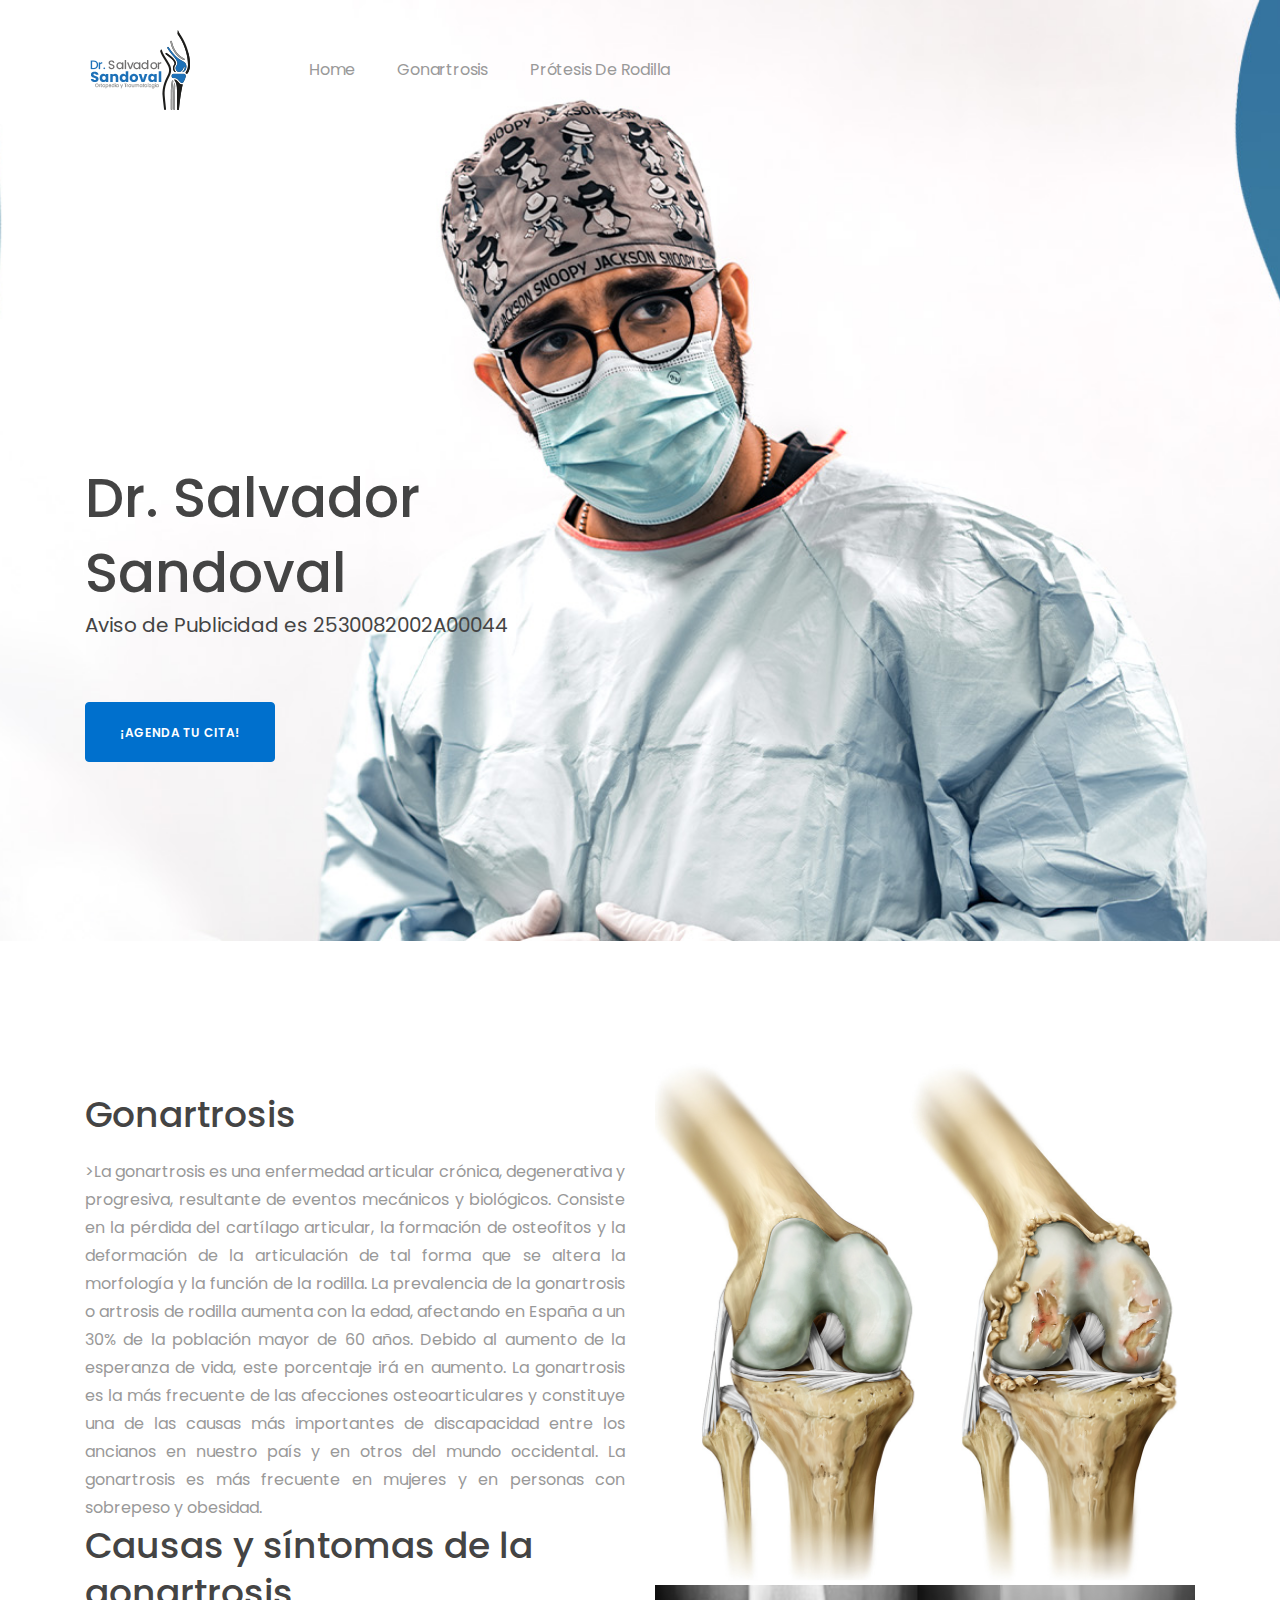
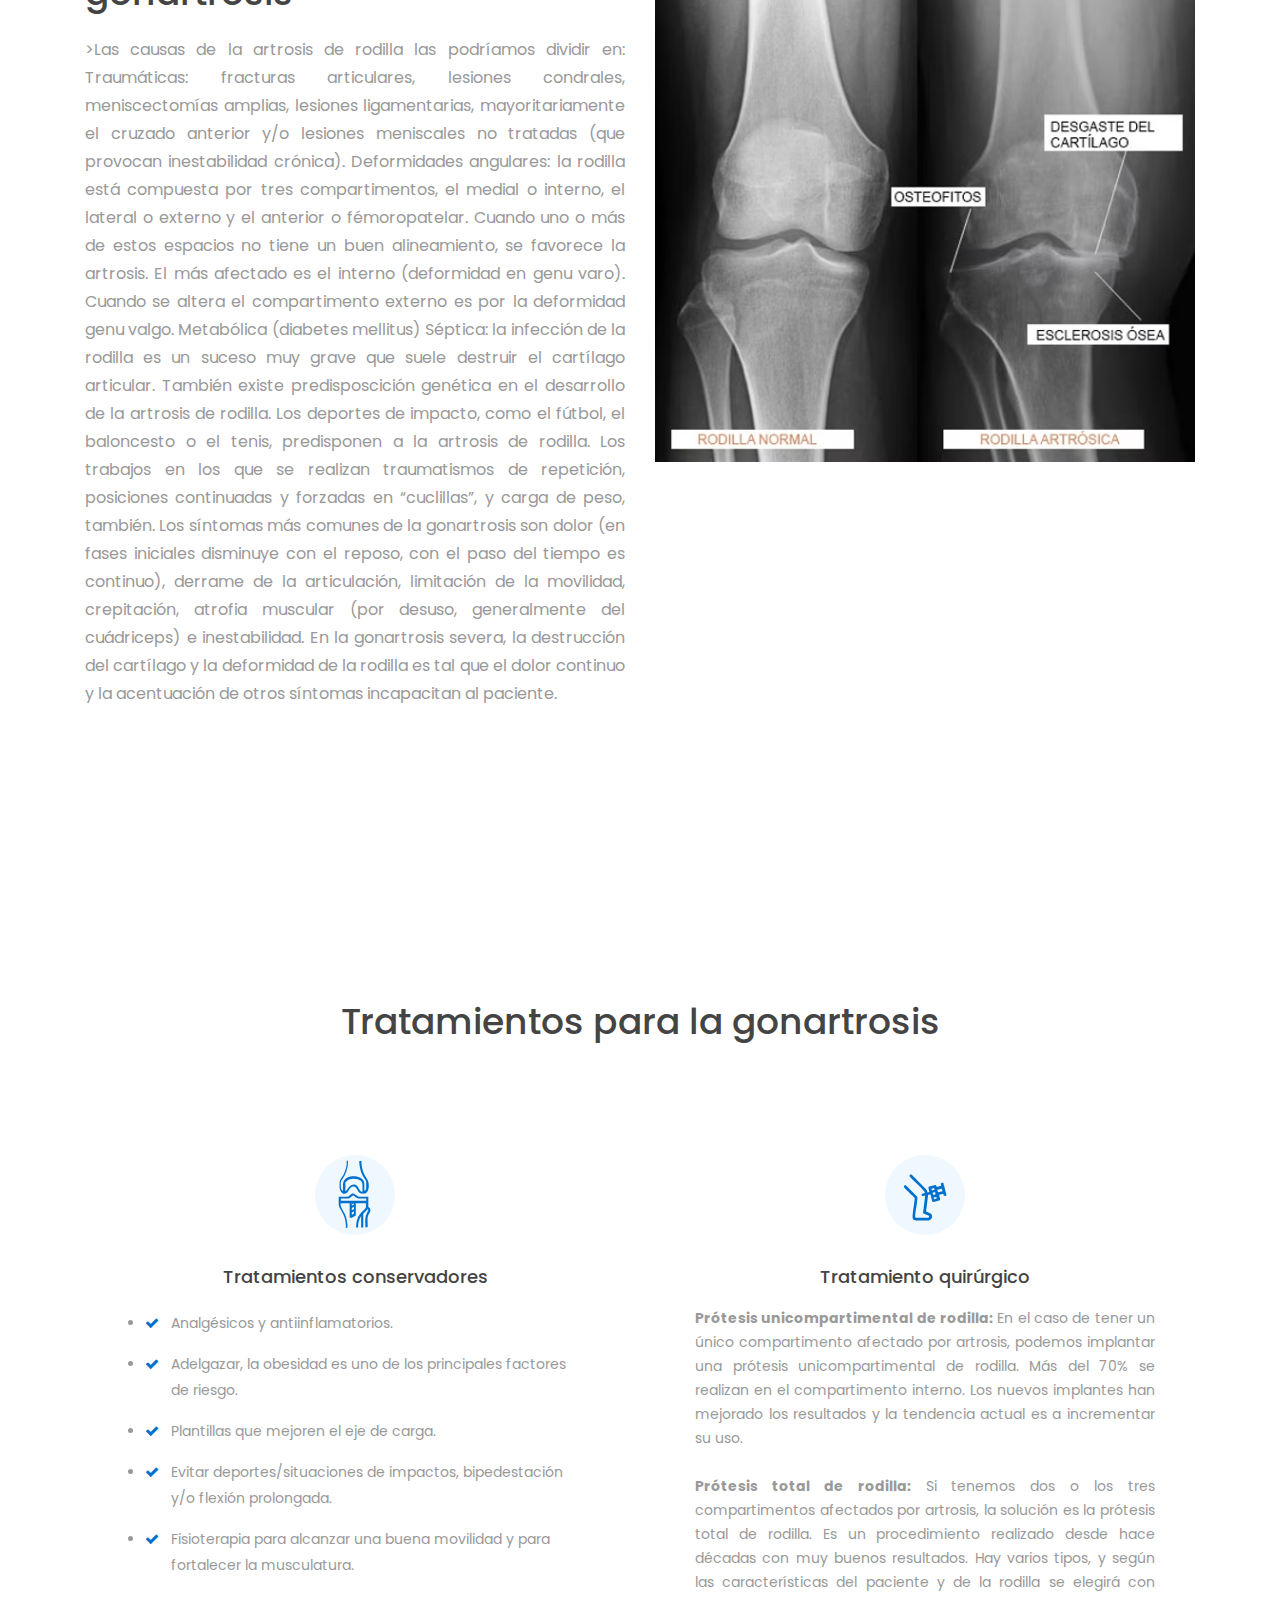
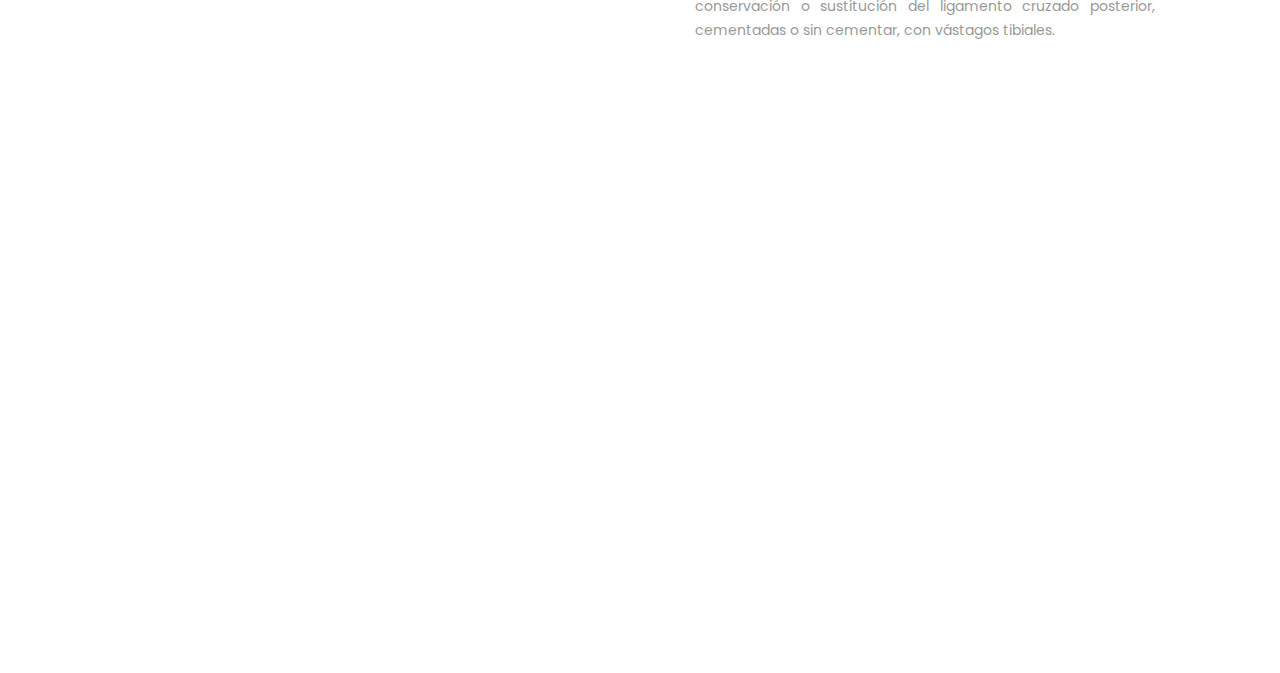
==== commit 872754aa: "Add files via upload" ====
--- a/gonartrosis.html
+++ b/gonartrosis.html
@@ -54,7 +54,7 @@
               <div class="hero-headline">Dr. Salvador Sandoval
                               <div class="hero-bio">Aviso de Publicidad es 2530082002A00044</div>
               <div class="hero-action">
-                <a href="https://wa.me/+522291537655" class="btn btn--primary" data-scroll="scrollTo">¡Agenda tu Cita!</a>
+                <a href="https://api.whatsapp.com/send?phone=522291537655&text=Quisiera%20agendar%20una%20cita%20con%20el%20Dr.%20Salvador%20Sandoval" class="btn btn--primary" data-scroll="scrollTo">¡Agenda tu Cita!</a>
               </div>
             </div>
             <div class="col-12 col-md-6 col-lg-6"></div>
@@ -180,7 +180,7 @@
                     <img class='img-fluid' src="assets/images/footer/2.svg" alt="phone">
                   </div>
                   <h4>Horario</h4>
-                  <p>Lunes - Viernes 8:00am a 2:00pm</p>            
+                  <p>Lunes - Sábado 9:00am a 2:00pm</p>            
                 </div>
                 <!-- .widget-info-box end -->
               </div>
@@ -224,9 +224,11 @@
               </div>
               <!-- .col-md-6 end -->
               <div class="col-12 col-md-6 col-lg-6">
-                <div class="footer-social">
-              
-                  <a class="instagram" href="https://www.instagram.com/drsalvadorsandoval?utm_source=ig_web_button_share_sheet&igsh=ZDNlZDc0MzIxNw==">
+                <div class="footer-social" style="font-size: 1.5em;">
+                  <a class="facebook" href="https://www.facebook.com/share/1GVCvtHqU1/?mibextid=wwXIfr" target="_blank" style="margin-right: 10px;">
+                    <i class="fa fa-facebook"></i>
+                  </a>
+                  <a class="instagram" href="https://www.instagram.com/drsalvadorsandoval?utm_source=ig_web_button_share_sheet&igsh=ZDNlZDc0MzIxNw==" target="_blank">
                     <i class="fa fa-instagram"></i>
                   </a>
                 </div>
